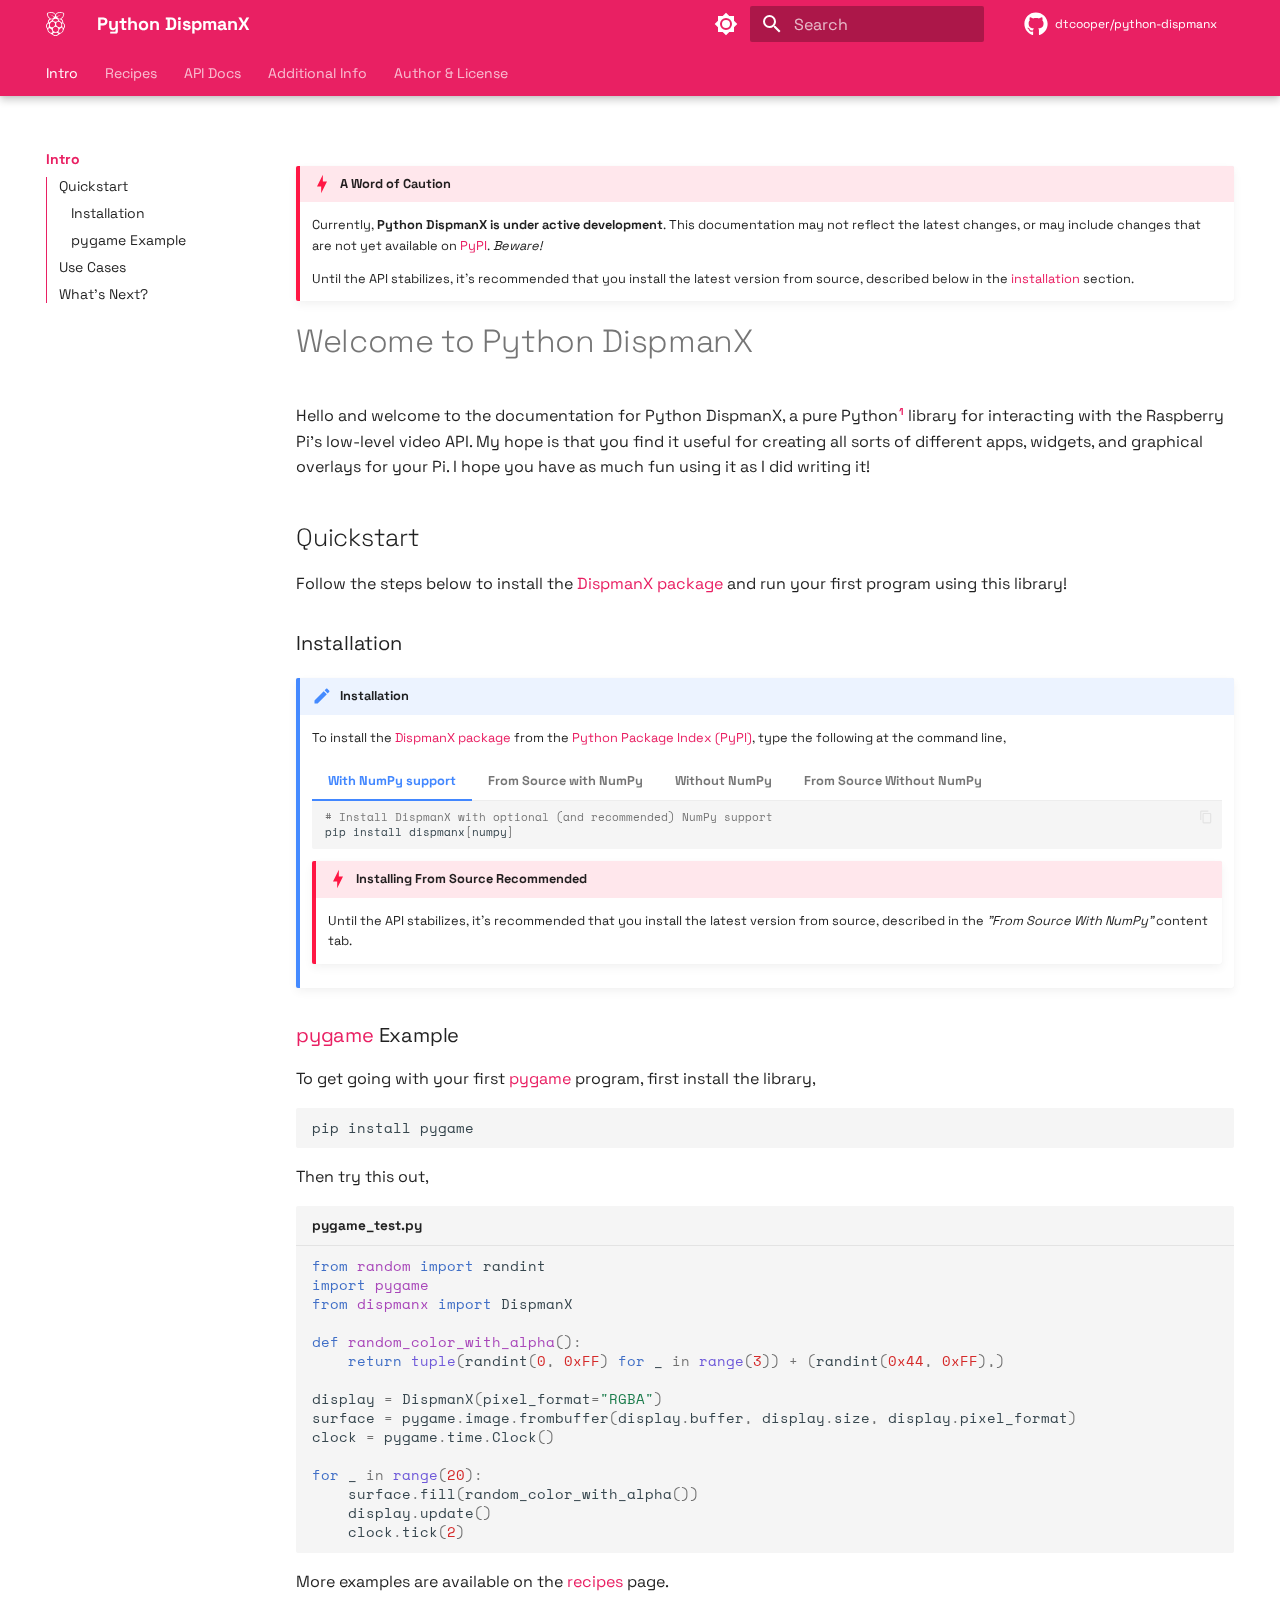
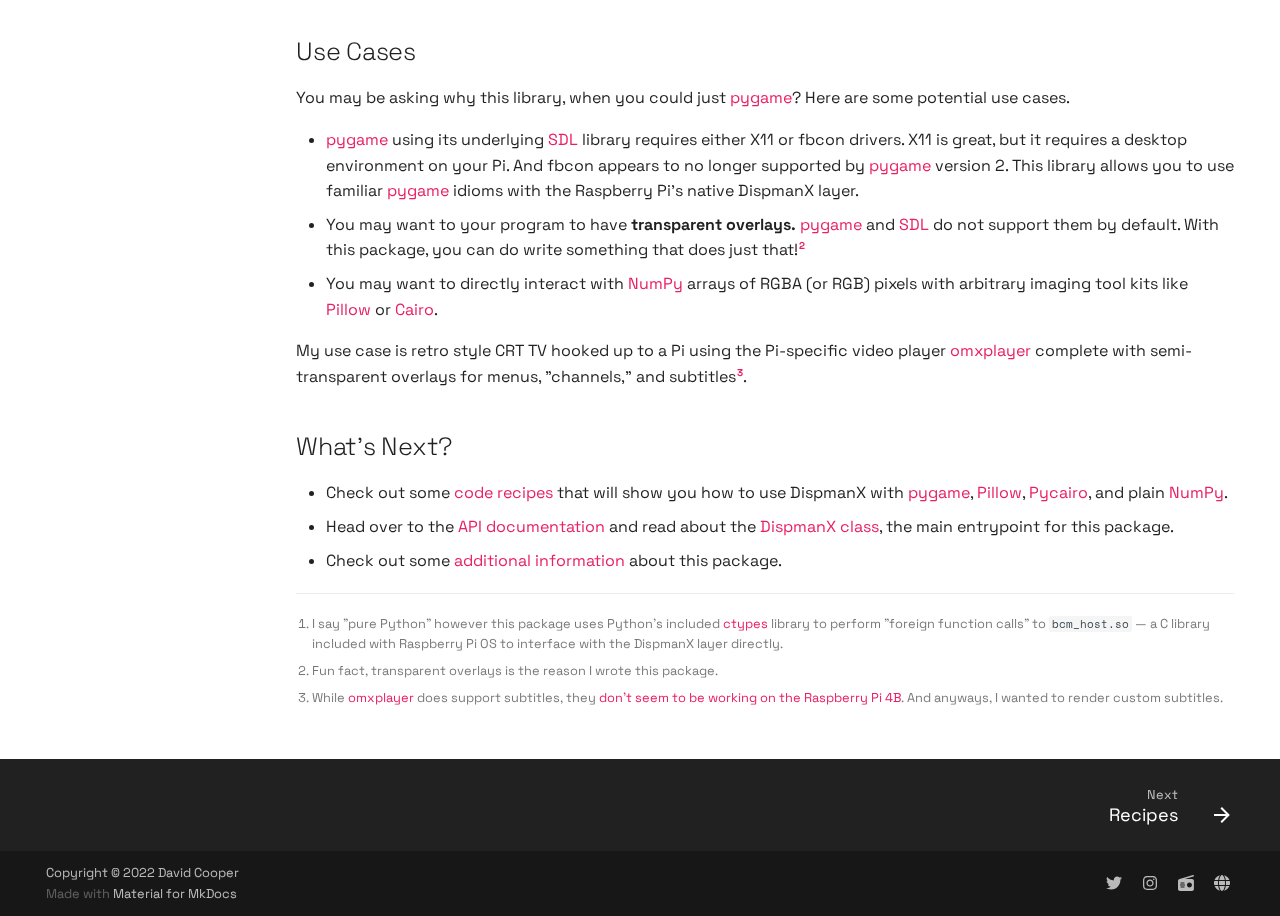
==== index.html @ b6b2d377 "Deployed 117a3b4 with MkDocs version: 1.3.1" ====
<!doctype html>
<html lang="en" class="no-js">
  <head>
    
      <meta charset="utf-8">
      <meta name="viewport" content="width=device-width,initial-scale=1">
      
      
      
        <link rel="canonical" href="https://dtcooper.github.io/python-dispmanx/">
      
      <link rel="icon" href="assets/favicon.svg">
      <meta name="generator" content="mkdocs-1.3.1, mkdocs-material-8.3.9">
    
    
      
        <title>Intro - Python DispmanX</title>
      
    
    
      <link rel="stylesheet" href="assets/stylesheets/main.1d29e8d0.min.css">
      
        
        <link rel="stylesheet" href="assets/stylesheets/palette.cbb835fc.min.css">
        
      
      
    
    
    
      
        
        
        <link rel="preconnect" href="https://fonts.gstatic.com" crossorigin>
        <link rel="stylesheet" href="https://fonts.googleapis.com/css?family=Space+Grotesk:300,300i,400,400i,700,700i%7CSpace+Mono:400,400i,700,700i&display=fallback">
        <style>:root{--md-text-font:"Space Grotesk";--md-code-font:"Space Mono"}</style>
      
    
    
      <link rel="stylesheet" href="assets/_mkdocstrings.css">
    
      <link rel="stylesheet" href="assets/extra.css">
    
    <script>__md_scope=new URL(".",location),__md_get=(e,_=localStorage,t=__md_scope)=>JSON.parse(_.getItem(t.pathname+"."+e)),__md_set=(e,_,t=localStorage,a=__md_scope)=>{try{t.setItem(a.pathname+"."+e,JSON.stringify(_))}catch(e){}}</script>
    
      

    
    
  </head>
  
  
    
    
      
    
    
    
    
    <body dir="ltr" data-md-color-scheme="default" data-md-color-primary="pink" data-md-color-accent="blue">
  
    
    
      <script>var palette=__md_get("__palette");if(palette&&"object"==typeof palette.color)for(var key of Object.keys(palette.color))document.body.setAttribute("data-md-color-"+key,palette.color[key])</script>
    
    <input class="md-toggle" data-md-toggle="drawer" type="checkbox" id="__drawer" autocomplete="off">
    <input class="md-toggle" data-md-toggle="search" type="checkbox" id="__search" autocomplete="off">
    <label class="md-overlay" for="__drawer"></label>
    <div data-md-component="skip">
      
        
        <a href="#welcome-to-python-dispmanx" class="md-skip">
          Skip to content
        </a>
      
    </div>
    <div data-md-component="announce">
      
    </div>
    
    
      

  

<header class="md-header md-header--lifted" data-md-component="header">
  <nav class="md-header__inner md-grid" aria-label="Header">
    <a href="." title="Python DispmanX" class="md-header__button md-logo" aria-label="Python DispmanX" data-md-component="logo">
      
  
  <svg xmlns="http://www.w3.org/2000/svg" viewBox="0 0 407 512"><!--! Font Awesome Free 6.1.1 by @fontawesome - https://fontawesome.com License - https://fontawesome.com/license/free (Icons: CC BY 4.0, Fonts: SIL OFL 1.1, Code: MIT License) Copyright 2022 Fonticons, Inc.--><path d="m372 232.5-3.7-6.5c.1-46.4-21.4-65.3-46.5-79.7 7.6-2 15.4-3.6 17.6-13.2 13.1-3.3 15.8-9.4 17.1-15.8 3.4-2.3 14.8-8.7 13.6-19.7 6.4-4.4 10-10.1 8.1-18.1 6.9-7.5 8.7-13.7 5.8-19.4 8.3-10.3 4.6-15.6 1.1-20.9 6.2-11.2.7-23.2-16.6-21.2-6.9-10.1-21.9-7.8-24.2-7.8-2.6-3.2-6-6-16.5-4.7-6.8-6.1-14.4-5-22.3-2.1-9.3-7.3-15.5-1.4-22.6.8C271.6.6 269 5.5 263.5 7.6c-12.3-2.6-16.1 3-22 8.9l-6.9-.1c-18.6 10.8-27.8 32.8-31.1 44.1-3.3-11.3-12.5-33.3-31.1-44.1l-6.9.1c-5.9-5.9-9.7-11.5-22-8.9-5.6-2-8.1-7-19.4-3.4-4.6-1.4-8.9-4.4-13.9-4.3-2.6.1-5.5 1-8.7 3.5-7.9-3-15.5-4-22.3 2.1-10.5-1.3-14 1.4-16.5 4.7-2.3 0-17.3-2.3-24.2 7.8C21.2 16 15.8 28 22 39.2c-3.5 5.4-7.2 10.7 1.1 20.9-2.9 5.7-1.1 11.9 5.8 19.4-1.8 8 1.8 13.7 8.1 18.1-1.2 11 10.2 17.4 13.6 19.7 1.3 6.4 4 12.4 17.1 15.8 2.2 9.5 10 11.2 17.6 13.2-25.1 14.4-46.6 33.3-46.5 79.7l-3.7 6.5c-28.8 17.2-54.7 72.7-14.2 117.7 2.6 14.1 7.1 24.2 11 35.4 5.9 45.2 44.5 66.3 54.6 68.8 14.9 11.2 30.8 21.8 52.2 29.2C159 504.2 181 512 203 512h1c22.1 0 44-7.8 64.2-28.4 21.5-7.4 37.3-18 52.2-29.2 10.2-2.5 48.7-23.6 54.6-68.8 3.9-11.2 8.4-21.3 11-35.4 40.6-45.1 14.7-100.5-14-117.7zm-22.2-8c-1.5 18.7-98.9-65.1-82.1-67.9 45.7-7.5 83.6 19.2 82.1 67.9zm-43 93.1c-24.5 15.8-59.8 5.6-78.8-22.8s-14.6-64.2 9.9-80c24.5-15.8 59.8-5.6 78.8 22.8s14.6 64.2-9.9 80zM238.9 29.3c.8 4.2 1.8 6.8 2.9 7.6 5.4-5.8 9.8-11.7 16.8-17.3 0 3.3-1.7 6.8 2.5 9.4 3.7-5 8.8-9.5 15.5-13.3-3.2 5.6-.6 7.3 1.2 9.6 5.1-4.4 10-8.8 19.4-12.3-2.6 3.1-6.2 6.2-2.4 9.8 5.3-3.3 10.6-6.6 23.1-8.9-2.8 3.1-8.7 6.3-5.1 9.4 6.6-2.5 14-4.4 22.1-5.4-3.9 3.2-7.1 6.3-3.9 8.8 7.1-2.2 16.9-5.1 26.4-2.6l-6 6.1c-.7.8 14.1.6 23.9.8-3.6 5-7.2 9.7-9.3 18.2 1 1 5.8.4 10.4 0-4.7 9.9-12.8 12.3-14.7 16.6 2.9 2.2 6.8 1.6 11.2.1-3.4 6.9-10.4 11.7-16 17.3 1.4 1 3.9 1.6 9.7.9-5.2 5.5-11.4 10.5-18.8 15 1.3 1.5 5.8 1.5 10 1.6-6.7 6.5-15.3 9.9-23.4 14.2 4 2.7 6.9 2.1 10 2.1-5.7 4.7-15.4 7.1-24.4 10 1.7 2.7 3.4 3.4 7.1 4.1-9.5 5.3-23.2 2.9-27 5.6.9 2.7 3.6 4.4 6.7 5.8-15.4.9-57.3-.6-65.4-32.3 15.7-17.3 44.4-37.5 93.7-62.6-38.4 12.8-73 30-102 53.5-34.3-15.9-10.8-55.9 5.8-71.8zm-34.4 114.6c24.2-.3 54.1 17.8 54 34.7-.1 15-21 27.1-53.8 26.9-32.1-.4-53.7-15.2-53.6-29.8 0-11.9 26.2-32.5 53.4-31.8zm-123-12.8c3.7-.7 5.4-1.5 7.1-4.1-9-2.8-18.7-5.3-24.4-10 3.1 0 6 .7 10-2.1-8.1-4.3-16.7-7.7-23.4-14.2 4.2-.1 8.7 0 10-1.6-7.4-4.5-13.6-9.5-18.8-15 5.8.7 8.3.1 9.7-.9-5.6-5.6-12.7-10.4-16-17.3 4.3 1.5 8.3 2 11.2-.1-1.9-4.2-10-6.7-14.7-16.6 4.6.4 9.4 1 10.4 0-2.1-8.5-5.8-13.3-9.3-18.2 9.8-.1 24.6 0 23.9-.8l-6-6.1c9.5-2.5 19.3.4 26.4 2.6 3.2-2.5-.1-5.6-3.9-8.8 8.1 1.1 15.4 2.9 22.1 5.4 3.5-3.1-2.3-6.3-5.1-9.4 12.5 2.3 17.8 5.6 23.1 8.9 3.8-3.6.2-6.7-2.4-9.8 9.4 3.4 14.3 7.9 19.4 12.3 1.7-2.3 4.4-4 1.2-9.6 6.7 3.8 11.8 8.3 15.5 13.3 4.1-2.6 2.5-6.2 2.5-9.4 7 5.6 11.4 11.5 16.8 17.3 1.1-.8 2-3.4 2.9-7.6 16.6 15.9 40.1 55.9 6 71.8-29-23.5-63.6-40.7-102-53.5 49.3 25 78 45.3 93.7 62.6-8 31.8-50 33.2-65.4 32.3 3.1-1.4 5.8-3.2 6.7-5.8-4-2.8-17.6-.4-27.2-5.6zm60.1 24.1c16.8 2.8-80.6 86.5-82.1 67.9-1.5-48.7 36.5-75.5 82.1-67.9zM38.2 342c-23.7-18.8-31.3-73.7 12.6-98.3 26.5-7 9 107.8-12.6 98.3zm91 98.2c-13.3 7.9-45.8 4.7-68.8-27.9-15.5-27.4-13.5-55.2-2.6-63.4 16.3-9.8 41.5 3.4 60.9 25.6 16.9 20 24.6 55.3 10.5 65.7zm-26.4-119.7c-24.5-15.8-28.9-51.6-9.9-80s54.3-38.6 78.8-22.8 28.9 51.6 9.9 80c-19.1 28.4-54.4 38.6-78.8 22.8zM205 496c-29.4 1.2-58.2-23.7-57.8-32.3-.4-12.7 35.8-22.6 59.3-22 23.7-1 55.6 7.5 55.7 18.9.5 11-28.8 35.9-57.2 35.4zm58.9-124.9c.2 29.7-26.2 53.8-58.8 54-32.6.2-59.2-23.8-59.4-53.4v-.6c-.2-29.7 26.2-53.8 58.8-54 32.6-.2 59.2 23.8 59.4 53.4v.6zm82.2 42.7c-25.3 34.6-59.6 35.9-72.3 26.3-13.3-12.4-3.2-50.9 15.1-72 20.9-23.3 43.3-38.5 58.9-26.6 10.5 10.3 16.7 49.1-1.7 72.3zm22.9-73.2c-21.5 9.4-39-105.3-12.6-98.3 43.9 24.7 36.3 79.6 12.6 98.3z"/></svg>

    </a>
    <label class="md-header__button md-icon" for="__drawer">
      <svg xmlns="http://www.w3.org/2000/svg" viewBox="0 0 24 24"><path d="M3 6h18v2H3V6m0 5h18v2H3v-2m0 5h18v2H3v-2Z"/></svg>
    </label>
    <div class="md-header__title" data-md-component="header-title">
      <div class="md-header__ellipsis">
        <div class="md-header__topic">
          <span class="md-ellipsis">
            Python DispmanX
          </span>
        </div>
        <div class="md-header__topic" data-md-component="header-topic">
          <span class="md-ellipsis">
            
              Intro
            
          </span>
        </div>
      </div>
    </div>
    
      <form class="md-header__option" data-md-component="palette">
        
          
          
          <input class="md-option" data-md-color-media="(prefers-color-scheme: light)" data-md-color-scheme="default" data-md-color-primary="pink" data-md-color-accent="blue"  aria-label="Switch to dark mode"  type="radio" name="__palette" id="__palette_1">
          
            <label class="md-header__button md-icon" title="Switch to dark mode" for="__palette_2" hidden>
              <svg xmlns="http://www.w3.org/2000/svg" viewBox="0 0 24 24"><path d="M12 8a4 4 0 0 0-4 4 4 4 0 0 0 4 4 4 4 0 0 0 4-4 4 4 0 0 0-4-4m0 10a6 6 0 0 1-6-6 6 6 0 0 1 6-6 6 6 0 0 1 6 6 6 6 0 0 1-6 6m8-9.31V4h-4.69L12 .69 8.69 4H4v4.69L.69 12 4 15.31V20h4.69L12 23.31 15.31 20H20v-4.69L23.31 12 20 8.69Z"/></svg>
            </label>
          
        
          
          
          <input class="md-option" data-md-color-media="(prefers-color-scheme: dark)" data-md-color-scheme="slate" data-md-color-primary="pink" data-md-color-accent="light-blue"  aria-label="Switch to light mode"  type="radio" name="__palette" id="__palette_2">
          
            <label class="md-header__button md-icon" title="Switch to light mode" for="__palette_1" hidden>
              <svg xmlns="http://www.w3.org/2000/svg" viewBox="0 0 24 24"><path d="m17.75 4.09-2.53 1.94.91 3.06-2.63-1.81-2.63 1.81.91-3.06-2.53-1.94L12.44 4l1.06-3 1.06 3 3.19.09m3.5 6.91-1.64 1.25.59 1.98-1.7-1.17-1.7 1.17.59-1.98L15.75 11l2.06-.05L18.5 9l.69 1.95 2.06.05m-2.28 4.95c.83-.08 1.72 1.1 1.19 1.85-.32.45-.66.87-1.08 1.27C15.17 23 8.84 23 4.94 19.07c-3.91-3.9-3.91-10.24 0-14.14.4-.4.82-.76 1.27-1.08.75-.53 1.93.36 1.85 1.19-.27 2.86.69 5.83 2.89 8.02a9.96 9.96 0 0 0 8.02 2.89m-1.64 2.02a12.08 12.08 0 0 1-7.8-3.47c-2.17-2.19-3.33-5-3.49-7.82-2.81 3.14-2.7 7.96.31 10.98 3.02 3.01 7.84 3.12 10.98.31Z"/></svg>
            </label>
          
        
      </form>
    
    
    
      <label class="md-header__button md-icon" for="__search">
        <svg xmlns="http://www.w3.org/2000/svg" viewBox="0 0 24 24"><path d="M9.5 3A6.5 6.5 0 0 1 16 9.5c0 1.61-.59 3.09-1.56 4.23l.27.27h.79l5 5-1.5 1.5-5-5v-.79l-.27-.27A6.516 6.516 0 0 1 9.5 16 6.5 6.5 0 0 1 3 9.5 6.5 6.5 0 0 1 9.5 3m0 2C7 5 5 7 5 9.5S7 14 9.5 14 14 12 14 9.5 12 5 9.5 5Z"/></svg>
      </label>
      <div class="md-search" data-md-component="search" role="dialog">
  <label class="md-search__overlay" for="__search"></label>
  <div class="md-search__inner" role="search">
    <form class="md-search__form" name="search">
      <input type="text" class="md-search__input" name="query" aria-label="Search" placeholder="Search" autocapitalize="off" autocorrect="off" autocomplete="off" spellcheck="false" data-md-component="search-query" required>
      <label class="md-search__icon md-icon" for="__search">
        <svg xmlns="http://www.w3.org/2000/svg" viewBox="0 0 24 24"><path d="M9.5 3A6.5 6.5 0 0 1 16 9.5c0 1.61-.59 3.09-1.56 4.23l.27.27h.79l5 5-1.5 1.5-5-5v-.79l-.27-.27A6.516 6.516 0 0 1 9.5 16 6.5 6.5 0 0 1 3 9.5 6.5 6.5 0 0 1 9.5 3m0 2C7 5 5 7 5 9.5S7 14 9.5 14 14 12 14 9.5 12 5 9.5 5Z"/></svg>
        <svg xmlns="http://www.w3.org/2000/svg" viewBox="0 0 24 24"><path d="M20 11v2H8l5.5 5.5-1.42 1.42L4.16 12l7.92-7.92L13.5 5.5 8 11h12Z"/></svg>
      </label>
      <nav class="md-search__options" aria-label="Search">
        
        <button type="reset" class="md-search__icon md-icon" aria-label="Clear" tabindex="-1">
          <svg xmlns="http://www.w3.org/2000/svg" viewBox="0 0 24 24"><path d="M19 6.41 17.59 5 12 10.59 6.41 5 5 6.41 10.59 12 5 17.59 6.41 19 12 13.41 17.59 19 19 17.59 13.41 12 19 6.41Z"/></svg>
        </button>
      </nav>
      
        <div class="md-search__suggest" data-md-component="search-suggest"></div>
      
    </form>
    <div class="md-search__output">
      <div class="md-search__scrollwrap" data-md-scrollfix>
        <div class="md-search-result" data-md-component="search-result">
          <div class="md-search-result__meta">
            Initializing search
          </div>
          <ol class="md-search-result__list"></ol>
        </div>
      </div>
    </div>
  </div>
</div>
    
    
      <div class="md-header__source">
        <a href="https://github.com/dtcooper/python-dispmanx" title="Go to repository" class="md-source" data-md-component="source">
  <div class="md-source__icon md-icon">
    
    <svg xmlns="http://www.w3.org/2000/svg" viewBox="0 0 496 512"><!--! Font Awesome Free 6.1.1 by @fontawesome - https://fontawesome.com License - https://fontawesome.com/license/free (Icons: CC BY 4.0, Fonts: SIL OFL 1.1, Code: MIT License) Copyright 2022 Fonticons, Inc.--><path d="M165.9 397.4c0 2-2.3 3.6-5.2 3.6-3.3.3-5.6-1.3-5.6-3.6 0-2 2.3-3.6 5.2-3.6 3-.3 5.6 1.3 5.6 3.6zm-31.1-4.5c-.7 2 1.3 4.3 4.3 4.9 2.6 1 5.6 0 6.2-2s-1.3-4.3-4.3-5.2c-2.6-.7-5.5.3-6.2 2.3zm44.2-1.7c-2.9.7-4.9 2.6-4.6 4.9.3 2 2.9 3.3 5.9 2.6 2.9-.7 4.9-2.6 4.6-4.6-.3-1.9-3-3.2-5.9-2.9zM244.8 8C106.1 8 0 113.3 0 252c0 110.9 69.8 205.8 169.5 239.2 12.8 2.3 17.3-5.6 17.3-12.1 0-6.2-.3-40.4-.3-61.4 0 0-70 15-84.7-29.8 0 0-11.4-29.1-27.8-36.6 0 0-22.9-15.7 1.6-15.4 0 0 24.9 2 38.6 25.8 21.9 38.6 58.6 27.5 72.9 20.9 2.3-16 8.8-27.1 16-33.7-55.9-6.2-112.3-14.3-112.3-110.5 0-27.5 7.6-41.3 23.6-58.9-2.6-6.5-11.1-33.3 2.6-67.9 20.9-6.5 69 27 69 27 20-5.6 41.5-8.5 62.8-8.5s42.8 2.9 62.8 8.5c0 0 48.1-33.6 69-27 13.7 34.7 5.2 61.4 2.6 67.9 16 17.7 25.8 31.5 25.8 58.9 0 96.5-58.9 104.2-114.8 110.5 9.2 7.9 17 22.9 17 46.4 0 33.7-.3 75.4-.3 83.6 0 6.5 4.6 14.4 17.3 12.1C428.2 457.8 496 362.9 496 252 496 113.3 383.5 8 244.8 8zM97.2 352.9c-1.3 1-1 3.3.7 5.2 1.6 1.6 3.9 2.3 5.2 1 1.3-1 1-3.3-.7-5.2-1.6-1.6-3.9-2.3-5.2-1zm-10.8-8.1c-.7 1.3.3 2.9 2.3 3.9 1.6 1 3.6.7 4.3-.7.7-1.3-.3-2.9-2.3-3.9-2-.6-3.6-.3-4.3.7zm32.4 35.6c-1.6 1.3-1 4.3 1.3 6.2 2.3 2.3 5.2 2.6 6.5 1 1.3-1.3.7-4.3-1.3-6.2-2.2-2.3-5.2-2.6-6.5-1zm-11.4-14.7c-1.6 1-1.6 3.6 0 5.9 1.6 2.3 4.3 3.3 5.6 2.3 1.6-1.3 1.6-3.9 0-6.2-1.4-2.3-4-3.3-5.6-2z"/></svg>
  </div>
  <div class="md-source__repository">
    dtcooper/python-dispmanx
  </div>
</a>
      </div>
    
  </nav>
  
    
      
<nav class="md-tabs" aria-label="Tabs" data-md-component="tabs">
  <div class="md-tabs__inner md-grid">
    <ul class="md-tabs__list">
      
        
  
  
    
  


  <li class="md-tabs__item">
    <a href="." class="md-tabs__link md-tabs__link--active">
      Intro
    </a>
  </li>

      
        
  
  


  <li class="md-tabs__item">
    <a href="recipes/" class="md-tabs__link">
      Recipes
    </a>
  </li>

      
        
  
  


  <li class="md-tabs__item">
    <a href="api/" class="md-tabs__link">
      API Docs
    </a>
  </li>

      
        
  
  


  <li class="md-tabs__item">
    <a href="info/" class="md-tabs__link">
      Additional Info
    </a>
  </li>

      
        
  
  


  <li class="md-tabs__item">
    <a href="license/" class="md-tabs__link">
      Author & License
    </a>
  </li>

      
    </ul>
  </div>
</nav>
    
  
</header>
    
    <div class="md-container" data-md-component="container">
      
      
        
      
      <main class="md-main" data-md-component="main">
        <div class="md-main__inner md-grid">
          
            
              
              <div class="md-sidebar md-sidebar--primary" data-md-component="sidebar" data-md-type="navigation" >
                <div class="md-sidebar__scrollwrap">
                  <div class="md-sidebar__inner">
                    

  


  

<nav class="md-nav md-nav--primary md-nav--lifted md-nav--integrated" aria-label="Navigation" data-md-level="0">
  <label class="md-nav__title" for="__drawer">
    <a href="." title="Python DispmanX" class="md-nav__button md-logo" aria-label="Python DispmanX" data-md-component="logo">
      
  
  <svg xmlns="http://www.w3.org/2000/svg" viewBox="0 0 407 512"><!--! Font Awesome Free 6.1.1 by @fontawesome - https://fontawesome.com License - https://fontawesome.com/license/free (Icons: CC BY 4.0, Fonts: SIL OFL 1.1, Code: MIT License) Copyright 2022 Fonticons, Inc.--><path d="m372 232.5-3.7-6.5c.1-46.4-21.4-65.3-46.5-79.7 7.6-2 15.4-3.6 17.6-13.2 13.1-3.3 15.8-9.4 17.1-15.8 3.4-2.3 14.8-8.7 13.6-19.7 6.4-4.4 10-10.1 8.1-18.1 6.9-7.5 8.7-13.7 5.8-19.4 8.3-10.3 4.6-15.6 1.1-20.9 6.2-11.2.7-23.2-16.6-21.2-6.9-10.1-21.9-7.8-24.2-7.8-2.6-3.2-6-6-16.5-4.7-6.8-6.1-14.4-5-22.3-2.1-9.3-7.3-15.5-1.4-22.6.8C271.6.6 269 5.5 263.5 7.6c-12.3-2.6-16.1 3-22 8.9l-6.9-.1c-18.6 10.8-27.8 32.8-31.1 44.1-3.3-11.3-12.5-33.3-31.1-44.1l-6.9.1c-5.9-5.9-9.7-11.5-22-8.9-5.6-2-8.1-7-19.4-3.4-4.6-1.4-8.9-4.4-13.9-4.3-2.6.1-5.5 1-8.7 3.5-7.9-3-15.5-4-22.3 2.1-10.5-1.3-14 1.4-16.5 4.7-2.3 0-17.3-2.3-24.2 7.8C21.2 16 15.8 28 22 39.2c-3.5 5.4-7.2 10.7 1.1 20.9-2.9 5.7-1.1 11.9 5.8 19.4-1.8 8 1.8 13.7 8.1 18.1-1.2 11 10.2 17.4 13.6 19.7 1.3 6.4 4 12.4 17.1 15.8 2.2 9.5 10 11.2 17.6 13.2-25.1 14.4-46.6 33.3-46.5 79.7l-3.7 6.5c-28.8 17.2-54.7 72.7-14.2 117.7 2.6 14.1 7.1 24.2 11 35.4 5.9 45.2 44.5 66.3 54.6 68.8 14.9 11.2 30.8 21.8 52.2 29.2C159 504.2 181 512 203 512h1c22.1 0 44-7.8 64.2-28.4 21.5-7.4 37.3-18 52.2-29.2 10.2-2.5 48.7-23.6 54.6-68.8 3.9-11.2 8.4-21.3 11-35.4 40.6-45.1 14.7-100.5-14-117.7zm-22.2-8c-1.5 18.7-98.9-65.1-82.1-67.9 45.7-7.5 83.6 19.2 82.1 67.9zm-43 93.1c-24.5 15.8-59.8 5.6-78.8-22.8s-14.6-64.2 9.9-80c24.5-15.8 59.8-5.6 78.8 22.8s14.6 64.2-9.9 80zM238.9 29.3c.8 4.2 1.8 6.8 2.9 7.6 5.4-5.8 9.8-11.7 16.8-17.3 0 3.3-1.7 6.8 2.5 9.4 3.7-5 8.8-9.5 15.5-13.3-3.2 5.6-.6 7.3 1.2 9.6 5.1-4.4 10-8.8 19.4-12.3-2.6 3.1-6.2 6.2-2.4 9.8 5.3-3.3 10.6-6.6 23.1-8.9-2.8 3.1-8.7 6.3-5.1 9.4 6.6-2.5 14-4.4 22.1-5.4-3.9 3.2-7.1 6.3-3.9 8.8 7.1-2.2 16.9-5.1 26.4-2.6l-6 6.1c-.7.8 14.1.6 23.9.8-3.6 5-7.2 9.7-9.3 18.2 1 1 5.8.4 10.4 0-4.7 9.9-12.8 12.3-14.7 16.6 2.9 2.2 6.8 1.6 11.2.1-3.4 6.9-10.4 11.7-16 17.3 1.4 1 3.9 1.6 9.7.9-5.2 5.5-11.4 10.5-18.8 15 1.3 1.5 5.8 1.5 10 1.6-6.7 6.5-15.3 9.9-23.4 14.2 4 2.7 6.9 2.1 10 2.1-5.7 4.7-15.4 7.1-24.4 10 1.7 2.7 3.4 3.4 7.1 4.1-9.5 5.3-23.2 2.9-27 5.6.9 2.7 3.6 4.4 6.7 5.8-15.4.9-57.3-.6-65.4-32.3 15.7-17.3 44.4-37.5 93.7-62.6-38.4 12.8-73 30-102 53.5-34.3-15.9-10.8-55.9 5.8-71.8zm-34.4 114.6c24.2-.3 54.1 17.8 54 34.7-.1 15-21 27.1-53.8 26.9-32.1-.4-53.7-15.2-53.6-29.8 0-11.9 26.2-32.5 53.4-31.8zm-123-12.8c3.7-.7 5.4-1.5 7.1-4.1-9-2.8-18.7-5.3-24.4-10 3.1 0 6 .7 10-2.1-8.1-4.3-16.7-7.7-23.4-14.2 4.2-.1 8.7 0 10-1.6-7.4-4.5-13.6-9.5-18.8-15 5.8.7 8.3.1 9.7-.9-5.6-5.6-12.7-10.4-16-17.3 4.3 1.5 8.3 2 11.2-.1-1.9-4.2-10-6.7-14.7-16.6 4.6.4 9.4 1 10.4 0-2.1-8.5-5.8-13.3-9.3-18.2 9.8-.1 24.6 0 23.9-.8l-6-6.1c9.5-2.5 19.3.4 26.4 2.6 3.2-2.5-.1-5.6-3.9-8.8 8.1 1.1 15.4 2.9 22.1 5.4 3.5-3.1-2.3-6.3-5.1-9.4 12.5 2.3 17.8 5.6 23.1 8.9 3.8-3.6.2-6.7-2.4-9.8 9.4 3.4 14.3 7.9 19.4 12.3 1.7-2.3 4.4-4 1.2-9.6 6.7 3.8 11.8 8.3 15.5 13.3 4.1-2.6 2.5-6.2 2.5-9.4 7 5.6 11.4 11.5 16.8 17.3 1.1-.8 2-3.4 2.9-7.6 16.6 15.9 40.1 55.9 6 71.8-29-23.5-63.6-40.7-102-53.5 49.3 25 78 45.3 93.7 62.6-8 31.8-50 33.2-65.4 32.3 3.1-1.4 5.8-3.2 6.7-5.8-4-2.8-17.6-.4-27.2-5.6zm60.1 24.1c16.8 2.8-80.6 86.5-82.1 67.9-1.5-48.7 36.5-75.5 82.1-67.9zM38.2 342c-23.7-18.8-31.3-73.7 12.6-98.3 26.5-7 9 107.8-12.6 98.3zm91 98.2c-13.3 7.9-45.8 4.7-68.8-27.9-15.5-27.4-13.5-55.2-2.6-63.4 16.3-9.8 41.5 3.4 60.9 25.6 16.9 20 24.6 55.3 10.5 65.7zm-26.4-119.7c-24.5-15.8-28.9-51.6-9.9-80s54.3-38.6 78.8-22.8 28.9 51.6 9.9 80c-19.1 28.4-54.4 38.6-78.8 22.8zM205 496c-29.4 1.2-58.2-23.7-57.8-32.3-.4-12.7 35.8-22.6 59.3-22 23.7-1 55.6 7.5 55.7 18.9.5 11-28.8 35.9-57.2 35.4zm58.9-124.9c.2 29.7-26.2 53.8-58.8 54-32.6.2-59.2-23.8-59.4-53.4v-.6c-.2-29.7 26.2-53.8 58.8-54 32.6-.2 59.2 23.8 59.4 53.4v.6zm82.2 42.7c-25.3 34.6-59.6 35.9-72.3 26.3-13.3-12.4-3.2-50.9 15.1-72 20.9-23.3 43.3-38.5 58.9-26.6 10.5 10.3 16.7 49.1-1.7 72.3zm22.9-73.2c-21.5 9.4-39-105.3-12.6-98.3 43.9 24.7 36.3 79.6 12.6 98.3z"/></svg>

    </a>
    Python DispmanX
  </label>
  
    <div class="md-nav__source">
      <a href="https://github.com/dtcooper/python-dispmanx" title="Go to repository" class="md-source" data-md-component="source">
  <div class="md-source__icon md-icon">
    
    <svg xmlns="http://www.w3.org/2000/svg" viewBox="0 0 496 512"><!--! Font Awesome Free 6.1.1 by @fontawesome - https://fontawesome.com License - https://fontawesome.com/license/free (Icons: CC BY 4.0, Fonts: SIL OFL 1.1, Code: MIT License) Copyright 2022 Fonticons, Inc.--><path d="M165.9 397.4c0 2-2.3 3.6-5.2 3.6-3.3.3-5.6-1.3-5.6-3.6 0-2 2.3-3.6 5.2-3.6 3-.3 5.6 1.3 5.6 3.6zm-31.1-4.5c-.7 2 1.3 4.3 4.3 4.9 2.6 1 5.6 0 6.2-2s-1.3-4.3-4.3-5.2c-2.6-.7-5.5.3-6.2 2.3zm44.2-1.7c-2.9.7-4.9 2.6-4.6 4.9.3 2 2.9 3.3 5.9 2.6 2.9-.7 4.9-2.6 4.6-4.6-.3-1.9-3-3.2-5.9-2.9zM244.8 8C106.1 8 0 113.3 0 252c0 110.9 69.8 205.8 169.5 239.2 12.8 2.3 17.3-5.6 17.3-12.1 0-6.2-.3-40.4-.3-61.4 0 0-70 15-84.7-29.8 0 0-11.4-29.1-27.8-36.6 0 0-22.9-15.7 1.6-15.4 0 0 24.9 2 38.6 25.8 21.9 38.6 58.6 27.5 72.9 20.9 2.3-16 8.8-27.1 16-33.7-55.9-6.2-112.3-14.3-112.3-110.5 0-27.5 7.6-41.3 23.6-58.9-2.6-6.5-11.1-33.3 2.6-67.9 20.9-6.5 69 27 69 27 20-5.6 41.5-8.5 62.8-8.5s42.8 2.9 62.8 8.5c0 0 48.1-33.6 69-27 13.7 34.7 5.2 61.4 2.6 67.9 16 17.7 25.8 31.5 25.8 58.9 0 96.5-58.9 104.2-114.8 110.5 9.2 7.9 17 22.9 17 46.4 0 33.7-.3 75.4-.3 83.6 0 6.5 4.6 14.4 17.3 12.1C428.2 457.8 496 362.9 496 252 496 113.3 383.5 8 244.8 8zM97.2 352.9c-1.3 1-1 3.3.7 5.2 1.6 1.6 3.9 2.3 5.2 1 1.3-1 1-3.3-.7-5.2-1.6-1.6-3.9-2.3-5.2-1zm-10.8-8.1c-.7 1.3.3 2.9 2.3 3.9 1.6 1 3.6.7 4.3-.7.7-1.3-.3-2.9-2.3-3.9-2-.6-3.6-.3-4.3.7zm32.4 35.6c-1.6 1.3-1 4.3 1.3 6.2 2.3 2.3 5.2 2.6 6.5 1 1.3-1.3.7-4.3-1.3-6.2-2.2-2.3-5.2-2.6-6.5-1zm-11.4-14.7c-1.6 1-1.6 3.6 0 5.9 1.6 2.3 4.3 3.3 5.6 2.3 1.6-1.3 1.6-3.9 0-6.2-1.4-2.3-4-3.3-5.6-2z"/></svg>
  </div>
  <div class="md-source__repository">
    dtcooper/python-dispmanx
  </div>
</a>
    </div>
  
  <ul class="md-nav__list" data-md-scrollfix>
    
      
      
      

  
  
    
  
  
    <li class="md-nav__item md-nav__item--active">
      
      <input class="md-nav__toggle md-toggle" data-md-toggle="toc" type="checkbox" id="__toc">
      
      
        
      
      
        <label class="md-nav__link md-nav__link--active" for="__toc">
          Intro
          <span class="md-nav__icon md-icon"></span>
        </label>
      
      <a href="." class="md-nav__link md-nav__link--active">
        Intro
      </a>
      
        

<nav class="md-nav md-nav--secondary" aria-label="Table of contents">
  
  
  
    
  
  
    <label class="md-nav__title" for="__toc">
      <span class="md-nav__icon md-icon"></span>
      Table of contents
    </label>
    <ul class="md-nav__list" data-md-component="toc" data-md-scrollfix>
      
        <li class="md-nav__item">
  <a href="#quickstart" class="md-nav__link">
    Quickstart
  </a>
  
    <nav class="md-nav" aria-label="Quickstart">
      <ul class="md-nav__list">
        
          <li class="md-nav__item">
  <a href="#installation" class="md-nav__link">
    Installation
  </a>
  
</li>
        
          <li class="md-nav__item">
  <a href="#pygame-example" class="md-nav__link">
    pygame Example
  </a>
  
</li>
        
      </ul>
    </nav>
  
</li>
      
        <li class="md-nav__item">
  <a href="#use-cases" class="md-nav__link">
    Use Cases
  </a>
  
</li>
      
        <li class="md-nav__item">
  <a href="#whats-next" class="md-nav__link">
    What's Next?
  </a>
  
</li>
      
    </ul>
  
</nav>
      
    </li>
  

    
      
      
      

  
  
  
    <li class="md-nav__item">
      <a href="recipes/" class="md-nav__link">
        Recipes
      </a>
    </li>
  

    
      
      
      

  
  
  
    <li class="md-nav__item">
      <a href="api/" class="md-nav__link">
        API Docs
      </a>
    </li>
  

    
      
      
      

  
  
  
    <li class="md-nav__item">
      <a href="info/" class="md-nav__link">
        Additional Info
      </a>
    </li>
  

    
      
      
      

  
  
  
    <li class="md-nav__item">
      <a href="license/" class="md-nav__link">
        Author & License
      </a>
    </li>
  

    
  </ul>
</nav>
                  </div>
                </div>
              </div>
            
            
          
          <div class="md-content" data-md-component="content">
            <article class="md-content__inner md-typeset">
              
                


<div class="admonition danger">
<p class="admonition-title">A Word of Caution</p>
<p>Currently, <strong>Python DispmanX is under active development</strong>. This
documentation may not reflect the latest changes, or may include changes
that are not yet available on <a href="https://pypi.org/">PyPI</a>. <em>Beware!</em></p>
<p>Until the API stabilizes, it's recommended that you install the latest
version from source, described below in the <a class="autorefs autorefs-internal" href="#installation">installation</a>
section.</p>
</div>
<h1 id="welcome-to-python-dispmanx">Welcome to Python DispmanX<a class="headerlink" href="#welcome-to-python-dispmanx" title="Permanent link">←</a></h1>
<p>Hello and welcome to the documentation for Python DispmanX, a pure Python<sup id="fnref:1"><a class="footnote-ref" href="#fn:1">1</a></sup>
library for interacting with the Raspberry Pi's low-level video API. My hope is
that you find it useful for creating all sorts of different apps, widgets, and
graphical overlays for your Pi. I hope you have as much fun using it as I did
writing it!</p>
<h2 id="quickstart">Quickstart<a class="headerlink" href="#quickstart" title="Permanent link">←</a></h2>
<p>Follow the steps below to install the <a href="https://pypi.org/project/dispmanx/">DispmanX package</a> and run
your first program using this library!</p>
<h3 id="installation">Installation<a class="headerlink" href="#installation" title="Permanent link">←</a></h3>
<div class="admonition note">
<p class="admonition-title">Installation</p>
<p>To install the <a href="https://pypi.org/project/dispmanx/">DispmanX package</a> from the
<a href="https://pypi.org/">Python Package Index (PyPI)</a>, type the following at the command line,</p>
<div class="tabbed-set tabbed-alternate" data-tabs="1:4"><input checked="checked" id="__tabbed_1_1" name="__tabbed_1" type="radio" /><input id="__tabbed_1_2" name="__tabbed_1" type="radio" /><input id="__tabbed_1_3" name="__tabbed_1" type="radio" /><input id="__tabbed_1_4" name="__tabbed_1" type="radio" /><div class="tabbed-labels"><label for="__tabbed_1_1">With NumPy support</label><label for="__tabbed_1_2">From Source with NumPy</label><label for="__tabbed_1_3">Without NumPy</label><label for="__tabbed_1_4">From Source Without NumPy</label></div>
<div class="tabbed-content">
<div class="tabbed-block">
<div class="highlight"><pre><span></span><code><a id="__codelineno-0-1" name="__codelineno-0-1" href="#__codelineno-0-1"></a><span class="c1"># Install DispmanX with optional (and recommended) NumPy support</span>
<a id="__codelineno-0-2" name="__codelineno-0-2" href="#__codelineno-0-2"></a>pip install dispmanx<span class="o">[</span>numpy<span class="o">]</span>
</code></pre></div>
<div class="admonition danger">
<p class="admonition-title">Installing From Source Recommended</p>
<p>Until the API stabilizes, it's recommended that you install the
latest version from source, described in the <em>"From Source With
NumPy"</em> content tab.</p>
</div>
</div>
<div class="tabbed-block">
<div class="highlight"><pre><span></span><code><a id="__codelineno-1-1" name="__codelineno-1-1" href="#__codelineno-1-1"></a><span class="c1"># Or install directly from the latest developmental sources with NumPy support</span>
<a id="__codelineno-1-2" name="__codelineno-1-2" href="#__codelineno-1-2"></a>pip install git+https://github.com/dtcooper/python-dispmanx.git#egg<span class="o">=</span>dispmanx<span class="o">[</span>numpy<span class="o">]</span>
</code></pre></div>
</div>
<div class="tabbed-block">
<div class="highlight"><pre><span></span><code><a id="__codelineno-2-1" name="__codelineno-2-1" href="#__codelineno-2-1"></a><span class="c1"># Install DispmanX without NumPy</span>
<a id="__codelineno-2-2" name="__codelineno-2-2" href="#__codelineno-2-2"></a>pip install dispmanx
</code></pre></div>
</div>
<div class="tabbed-block">
<div class="highlight"><pre><span></span><code><a id="__codelineno-3-1" name="__codelineno-3-1" href="#__codelineno-3-1"></a><span class="c1"># Or install directly from the latest developmental sources without NumPy</span>
<a id="__codelineno-3-2" name="__codelineno-3-2" href="#__codelineno-3-2"></a>pip install git+https://github.com/dtcooper/python-dispmanx.git
</code></pre></div>
</div>
</div>
</div>
</div>
<h3 id="pygame-example"><a href="https://www.pygame.org/docs/">pygame</a> Example<a class="headerlink" href="#pygame-example" title="Permanent link">←</a></h3>
<p>To get going with your first <a href="https://www.pygame.org/docs/">pygame</a> program, first install the library,</p>
<div class="highlight"><pre><span></span><code><a id="__codelineno-4-1" name="__codelineno-4-1" href="#__codelineno-4-1"></a>pip install pygame
</code></pre></div>
<p>Then try this out,</p>
<div class="highlight"><span class="filename">pygame_test.py</span><pre><span></span><code><a id="__codelineno-5-1" name="__codelineno-5-1" href="#__codelineno-5-1"></a><span class="kn">from</span> <span class="nn">random</span> <span class="kn">import</span> <span class="n">randint</span>
<a id="__codelineno-5-2" name="__codelineno-5-2" href="#__codelineno-5-2"></a><span class="kn">import</span> <span class="nn">pygame</span>
<a id="__codelineno-5-3" name="__codelineno-5-3" href="#__codelineno-5-3"></a><span class="kn">from</span> <span class="nn">dispmanx</span> <span class="kn">import</span> <span class="n">DispmanX</span>
<a id="__codelineno-5-4" name="__codelineno-5-4" href="#__codelineno-5-4"></a>
<a id="__codelineno-5-5" name="__codelineno-5-5" href="#__codelineno-5-5"></a><span class="k">def</span> <span class="nf">random_color_with_alpha</span><span class="p">():</span>
<a id="__codelineno-5-6" name="__codelineno-5-6" href="#__codelineno-5-6"></a>    <span class="k">return</span> <span class="nb">tuple</span><span class="p">(</span><span class="n">randint</span><span class="p">(</span><span class="mi">0</span><span class="p">,</span> <span class="mh">0xFF</span><span class="p">)</span> <span class="k">for</span> <span class="n">_</span> <span class="ow">in</span> <span class="nb">range</span><span class="p">(</span><span class="mi">3</span><span class="p">))</span> <span class="o">+</span> <span class="p">(</span><span class="n">randint</span><span class="p">(</span><span class="mh">0x44</span><span class="p">,</span> <span class="mh">0xFF</span><span class="p">),)</span>
<a id="__codelineno-5-7" name="__codelineno-5-7" href="#__codelineno-5-7"></a>
<a id="__codelineno-5-8" name="__codelineno-5-8" href="#__codelineno-5-8"></a><span class="n">display</span> <span class="o">=</span> <span class="n">DispmanX</span><span class="p">(</span><span class="n">pixel_format</span><span class="o">=</span><span class="s2">&quot;RGBA&quot;</span><span class="p">)</span>
<a id="__codelineno-5-9" name="__codelineno-5-9" href="#__codelineno-5-9"></a><span class="n">surface</span> <span class="o">=</span> <span class="n">pygame</span><span class="o">.</span><span class="n">image</span><span class="o">.</span><span class="n">frombuffer</span><span class="p">(</span><span class="n">display</span><span class="o">.</span><span class="n">buffer</span><span class="p">,</span> <span class="n">display</span><span class="o">.</span><span class="n">size</span><span class="p">,</span> <span class="n">display</span><span class="o">.</span><span class="n">pixel_format</span><span class="p">)</span>
<a id="__codelineno-5-10" name="__codelineno-5-10" href="#__codelineno-5-10"></a><span class="n">clock</span> <span class="o">=</span> <span class="n">pygame</span><span class="o">.</span><span class="n">time</span><span class="o">.</span><span class="n">Clock</span><span class="p">()</span>
<a id="__codelineno-5-11" name="__codelineno-5-11" href="#__codelineno-5-11"></a>
<a id="__codelineno-5-12" name="__codelineno-5-12" href="#__codelineno-5-12"></a><span class="k">for</span> <span class="n">_</span> <span class="ow">in</span> <span class="nb">range</span><span class="p">(</span><span class="mi">20</span><span class="p">):</span>
<a id="__codelineno-5-13" name="__codelineno-5-13" href="#__codelineno-5-13"></a>    <span class="n">surface</span><span class="o">.</span><span class="n">fill</span><span class="p">(</span><span class="n">random_color_with_alpha</span><span class="p">())</span>
<a id="__codelineno-5-14" name="__codelineno-5-14" href="#__codelineno-5-14"></a>    <span class="n">display</span><span class="o">.</span><span class="n">update</span><span class="p">()</span>
<a id="__codelineno-5-15" name="__codelineno-5-15" href="#__codelineno-5-15"></a>    <span class="n">clock</span><span class="o">.</span><span class="n">tick</span><span class="p">(</span><span class="mi">2</span><span class="p">)</span>
</code></pre></div>
<p>More examples are available on the <a href="recipes/">recipes</a> page.</p>
<h2 id="use-cases">Use Cases<a class="headerlink" href="#use-cases" title="Permanent link">←</a></h2>
<p>You may be asking why this library, when you could just <a href="https://www.pygame.org/docs/">pygame</a>? Here are some
potential use cases.</p>
<ul>
<li><a href="https://www.pygame.org/docs/">pygame</a> using its underlying <a href="https://www.libsdl.org/">SDL</a> library requires either X11 or fbcon
    drivers. X11 is great, but it requires a desktop environment on your Pi. And
    fbcon appears to no longer supported by <a href="https://www.pygame.org/docs/">pygame</a> version 2. This library
    allows you to use familiar <a href="https://www.pygame.org/docs/">pygame</a> idioms with the Raspberry Pi's native
    DispmanX layer.</li>
<li>You may want to your program to have <strong>transparent overlays.</strong> <a href="https://www.pygame.org/docs/">pygame</a> and
    <a href="https://www.libsdl.org/">SDL</a> do not support them by default. With this package, you can do write
    something that does just that!<sup id="fnref:2"><a class="footnote-ref" href="#fn:2">2</a></sup></li>
<li>You may want to directly interact with <a class="autorefs autorefs-external" href="https://docs.scipy.org/doc/numpy/reference/index.html#module-numpy">NumPy</a> arrays of RGBA (or RGB)
    pixels with arbitrary imaging tool kits like <a href="https://pillow.readthedocs.io/">Pillow</a> or <a href="https://pycairo.readthedocs.io/">Cairo</a>.</li>
</ul>
<p>My use case is retro style CRT TV hooked up to a Pi using the Pi-specific video
player <a href="https://github.com/popcornmix/omxplayer">omxplayer</a> complete with semi-transparent overlays for
menus, "channels," and subtitles<sup id="fnref:3"><a class="footnote-ref" href="#fn:3">3</a></sup>.</p>
<h2 id="whats-next">What's Next?<a class="headerlink" href="#whats-next" title="Permanent link">←</a></h2>
<ul>
<li>Check out some <a href="recipes/">code recipes</a> that will show you how to use
    DispmanX with <a href="https://www.pygame.org/docs/">pygame</a>, <a href="https://pillow.readthedocs.io/">Pillow</a>, <a href="https://pycairo.readthedocs.io/">Pycairo</a>, and plain <a class="autorefs autorefs-external" href="https://docs.scipy.org/doc/numpy/reference/index.html#module-numpy">NumPy</a>.</li>
<li>Head over to the <a href="api/">API documentation</a> and read about the
    <a class="autorefs autorefs-internal" href="api/#dispmanx.DispmanX">DispmanX class</a>, the main entrypoint for this package.</li>
<li>Check out some <a href="info/">additional information</a> about this package.</li>
</ul>
<div class="footnote">
<hr />
<ol>
<li id="fn:1">
<p>I say "pure Python" however this package uses Python's included <a class="autorefs autorefs-external" href="https://docs.python.org/3/library/ctypes.html#module-ctypes">ctypes</a>
library to perform "foreign function calls" to <code>bcm_host.so</code> &mdash; a C
library included with Raspberry Pi OS to interface with the DispmanX layer
directly.&#160;<a class="footnote-backref" href="#fnref:1" title="Jump back to footnote 1 in the text">&#8617;</a></p>
</li>
<li id="fn:2">
<p>Fun fact, transparent overlays is the reason I wrote this package.&#160;<a class="footnote-backref" href="#fnref:2" title="Jump back to footnote 2 in the text">&#8617;</a></p>
</li>
<li id="fn:3">
<p>While <a href="https://github.com/popcornmix/omxplayer">omxplayer</a> does support subtitles, they
<a href="https://github.com/popcornmix/omxplayer/issues/736">don't seem to be working on the Raspberry Pi 4B</a>.
And anyways, I wanted to render custom subtitles.&#160;<a class="footnote-backref" href="#fnref:3" title="Jump back to footnote 3 in the text">&#8617;</a></p>
</li>
</ol>
</div>

              
            </article>
            
          </div>
        </div>
        
      </main>
      
        <footer class="md-footer">
  
    
    <nav class="md-footer__inner md-grid" aria-label="Footer" >
      
      
        
        <a href="recipes/" class="md-footer__link md-footer__link--next" aria-label="Next: Recipes" rel="next">
          <div class="md-footer__title">
            <div class="md-ellipsis">
              <span class="md-footer__direction">
                Next
              </span>
              Recipes
            </div>
          </div>
          <div class="md-footer__button md-icon">
            <svg xmlns="http://www.w3.org/2000/svg" viewBox="0 0 24 24"><path d="M4 11v2h12l-5.5 5.5 1.42 1.42L19.84 12l-7.92-7.92L10.5 5.5 16 11H4Z"/></svg>
          </div>
        </a>
      
    </nav>
  
  <div class="md-footer-meta md-typeset">
    <div class="md-footer-meta__inner md-grid">
      <div class="md-copyright">
  
    <div class="md-copyright__highlight">
      Copyright &copy; 2022 David Cooper
    </div>
  
  
    Made with
    <a href="https://squidfunk.github.io/mkdocs-material/" target="_blank" rel="noopener">
      Material for MkDocs
    </a>
  
</div>
      
        <div class="md-social">
  
    
    
    <a href="https://twitter.com/dtcooper" target="_blank" rel="noopener" title="@dtcooper on Twitter" class="md-social__link">
      <svg xmlns="http://www.w3.org/2000/svg" viewBox="0 0 512 512"><!--! Font Awesome Free 6.1.1 by @fontawesome - https://fontawesome.com License - https://fontawesome.com/license/free (Icons: CC BY 4.0, Fonts: SIL OFL 1.1, Code: MIT License) Copyright 2022 Fonticons, Inc.--><path d="M459.37 151.716c.325 4.548.325 9.097.325 13.645 0 138.72-105.583 298.558-298.558 298.558-59.452 0-114.68-17.219-161.137-47.106 8.447.974 16.568 1.299 25.34 1.299 49.055 0 94.213-16.568 130.274-44.832-46.132-.975-84.792-31.188-98.112-72.772 6.498.974 12.995 1.624 19.818 1.624 9.421 0 18.843-1.3 27.614-3.573-48.081-9.747-84.143-51.98-84.143-102.985v-1.299c13.969 7.797 30.214 12.67 47.431 13.319-28.264-18.843-46.781-51.005-46.781-87.391 0-19.492 5.197-37.36 14.294-52.954 51.655 63.675 129.3 105.258 216.365 109.807-1.624-7.797-2.599-15.918-2.599-24.04 0-57.828 46.782-104.934 104.934-104.934 30.213 0 57.502 12.67 76.67 33.137 23.715-4.548 46.456-13.32 66.599-25.34-7.798 24.366-24.366 44.833-46.132 57.827 21.117-2.273 41.584-8.122 60.426-16.243-14.292 20.791-32.161 39.308-52.628 54.253z"/></svg>
    </a>
  
    
    
    <a href="https://www.instagram.com/dtcooper" target="_blank" rel="noopener" title="@dtcooper on Instagram" class="md-social__link">
      <svg xmlns="http://www.w3.org/2000/svg" viewBox="0 0 448 512"><!--! Font Awesome Free 6.1.1 by @fontawesome - https://fontawesome.com License - https://fontawesome.com/license/free (Icons: CC BY 4.0, Fonts: SIL OFL 1.1, Code: MIT License) Copyright 2022 Fonticons, Inc.--><path d="M224.1 141c-63.6 0-114.9 51.3-114.9 114.9s51.3 114.9 114.9 114.9S339 319.5 339 255.9 287.7 141 224.1 141zm0 189.6c-41.1 0-74.7-33.5-74.7-74.7s33.5-74.7 74.7-74.7 74.7 33.5 74.7 74.7-33.6 74.7-74.7 74.7zm146.4-194.3c0 14.9-12 26.8-26.8 26.8-14.9 0-26.8-12-26.8-26.8s12-26.8 26.8-26.8 26.8 12 26.8 26.8zm76.1 27.2c-1.7-35.9-9.9-67.7-36.2-93.9-26.2-26.2-58-34.4-93.9-36.2-37-2.1-147.9-2.1-184.9 0-35.8 1.7-67.6 9.9-93.9 36.1s-34.4 58-36.2 93.9c-2.1 37-2.1 147.9 0 184.9 1.7 35.9 9.9 67.7 36.2 93.9s58 34.4 93.9 36.2c37 2.1 147.9 2.1 184.9 0 35.9-1.7 67.7-9.9 93.9-36.2 26.2-26.2 34.4-58 36.2-93.9 2.1-37 2.1-147.8 0-184.8zM398.8 388c-7.8 19.6-22.9 34.7-42.6 42.6-29.5 11.7-99.5 9-132.1 9s-102.7 2.6-132.1-9c-19.6-7.8-34.7-22.9-42.6-42.6-11.7-29.5-9-99.5-9-132.1s-2.6-102.7 9-132.1c7.8-19.6 22.9-34.7 42.6-42.6 29.5-11.7 99.5-9 132.1-9s102.7-2.6 132.1 9c19.6 7.8 34.7 22.9 42.6 42.6 11.7 29.5 9 99.5 9 132.1s2.7 102.7-9 132.1z"/></svg>
    </a>
  
    
    
    <a href="https://www.iheartradio.ca/newstalk-1010/host/Person/David%20Cooper" target="_blank" rel="noopener" title="My bio on iHeartRadio" class="md-social__link">
      <svg xmlns="http://www.w3.org/2000/svg" viewBox="0 0 512 512"><!--! Font Awesome Free 6.1.1 by @fontawesome - https://fontawesome.com License - https://fontawesome.com/license/free (Icons: CC BY 4.0, Fonts: SIL OFL 1.1, Code: MIT License) Copyright 2022 Fonticons, Inc.--><path d="M447.1 128H218.5l276.2-80.97c12.72-3.734 19.1-17.06 16.28-29.78-3.719-12.7-16.1-19.1-29.78-16.28L51.75 126.9C22.68 135.412 2.2 161.7.36 191.68L0 192v255.1c0 35.31 28.69 63.1 63.1 63.1h383.1c35.31 0 63.1-28.69 63.1-63.1V192c1.8-35.3-26-64-62.2-64zM80 248c0-4.406 3.594-7.1 7.1-7.1h111.1c4.406 0 7.1 3.594 7.1 7.1v15.1c0 4.406-3.594 7.1-7.1 7.1H87.1c-4.406 0-7.1-3.594-7.1-7.1V248zm128 143.1c0 4.406-3.594 7.1-7.1 7.1H89.8c-4.406 0-7.1-3.594-7.1-7.1V376c0-4.406 3.594-7.1 7.1-7.1h111.1c4.406 0 7.1 3.594 7.1 7.1v15.1zm16-64c0 4.406-3.594 7.1-7.1 7.1H72c-4.406 0-7.1-3.594-7.1-7.1v-16c0-4.406 3.594-7.1 7.1-7.1h143.1c4.406 0 7.1 3.594 7.1 7.1v16zm143.1 72c-44.16 0-80-35.84-80-79.1s35.84-80 80-80 79.1 35.85 79.1 80-34 79.1-79.1 79.1z"/></svg>
    </a>
  
    
    
    <a href="https://jew.pizza/" target="_blank" rel="noopener" title="My personal website" class="md-social__link">
      <svg xmlns="http://www.w3.org/2000/svg" viewBox="0 0 512 512"><!--! Font Awesome Free 6.1.1 by @fontawesome - https://fontawesome.com License - https://fontawesome.com/license/free (Icons: CC BY 4.0, Fonts: SIL OFL 1.1, Code: MIT License) Copyright 2022 Fonticons, Inc.--><path d="M352 256c0 22.2-1.2 43.6-3.3 64H163.3c-2.1-20.4-4.2-41.8-4.2-64 0-22.2 2.1-43.6 4.2-64h185.4c2.1 20.4 3.3 41.8 3.3 64zm151.9-64c5.3 20.5 8.1 41.9 8.1 64s-2.8 43.5-8.1 64H380.8c2.1-20.6 3.2-42.9 3.2-64 0-22-1.1-43.4-3.2-64h123.1zm-10.5-32H376.7c-10-63.86-29.8-117.38-55.3-151.558C399.8 29.09 463.4 85.94 493.4 160zm-149.1 0H167.7c6.1-36.4 15.5-68.62 27-94.65 10.5-23.61 22.2-40.74 33.5-51.54C239.4 3.178 248.7 0 256 0c7.3 0 16.6 3.178 27.8 13.81 11.3 10.8 23 27.93 33.5 51.54 11.5 26.03 20.9 58.25 27 94.65zm-325.69 0C48.59 85.94 112.2 29.09 190.6 8.442 165.1 42.62 145.3 96.14 135.3 160H18.61zm112.59 32c-2.1 20.6-4.1 42-4.1 64 0 21.1 2 43.4 4.1 64H8.065C2.8 299.5 0 278.1 0 256s2.8-43.5 8.065-64H131.2zm63.5 254.6c-11.5-26-20.9-58.2-27-94.6h176.6c-6.1 36.4-15.5 68.6-27 94.6-10.5 23.7-22.2 40.8-33.5 51.6-11.2 10.6-20.5 13.8-28.7 13.8-6.4 0-15.7-3.2-26.9-13.8-11.3-10.8-23-27.9-33.5-51.6zm-4.1 57C112.2 482.9 48.59 426.1 18.61 352H135.3c10 63.9 29.8 117.4 55.3 151.6zm130.8 0c25.5-34.2 45.3-87.7 55.3-151.6h116.7c-30 74.1-93.6 130.9-172 151.6z"/></svg>
    </a>
  
</div>
      
    </div>
  </div>
</footer>
      
    </div>
    <div class="md-dialog" data-md-component="dialog">
      <div class="md-dialog__inner md-typeset"></div>
    </div>
    <script id="__config" type="application/json">{"base": ".", "features": ["navigation.expand", "navigation.instant", "navigation.sections", "navigation.tabs", "navigation.tabs.sticky", "search.highlight", "search.suggest", "toc.integrate"], "search": "assets/javascripts/workers/search.b97dbffb.min.js", "translations": {"clipboard.copied": "Copied to clipboard", "clipboard.copy": "Copy to clipboard", "search.config.lang": "en", "search.config.pipeline": "trimmer, stopWordFilter", "search.config.separator": "[\\s\\-]+", "search.placeholder": "Search", "search.result.more.one": "1 more on this page", "search.result.more.other": "# more on this page", "search.result.none": "No matching documents", "search.result.one": "1 matching document", "search.result.other": "# matching documents", "search.result.placeholder": "Type to start searching", "search.result.term.missing": "Missing", "select.version.title": "Select version"}}</script>
    
    
      <script src="assets/javascripts/bundle.6c7ad80a.min.js"></script>
      
    
  </body>
</html>
---- assets/stylesheets/main.1d29e8d0.min.css ----
@charset "UTF-8";html{-webkit-text-size-adjust:none;-moz-text-size-adjust:none;-ms-text-size-adjust:none;text-size-adjust:none;box-sizing:border-box}*,:after,:before{box-sizing:inherit}@media (prefers-reduced-motion){*,:after,:before{transition:none!important}}body{margin:0}a,button,input,label{-webkit-tap-highlight-color:transparent}a{color:inherit;text-decoration:none}hr{border:0;box-sizing:initial;display:block;height:.05rem;overflow:visible;padding:0}small{font-size:80%}sub,sup{line-height:1em}img{border-style:none}table{border-collapse:initial;border-spacing:0}td,th{font-weight:400;vertical-align:top}button{background:transparent;border:0;font-family:inherit;font-size:inherit;margin:0;padding:0}input{border:0;outline:none}:root,[data-md-color-scheme=default]{--md-default-fg-color:rgba(0,0,0,.87);--md-default-fg-color--light:rgba(0,0,0,.54);--md-default-fg-color--lighter:rgba(0,0,0,.32);--md-default-fg-color--lightest:rgba(0,0,0,.07);--md-default-bg-color:#fff;--md-default-bg-color--light:hsla(0,0%,100%,.7);--md-default-bg-color--lighter:hsla(0,0%,100%,.3);--md-default-bg-color--lightest:hsla(0,0%,100%,.12);--md-primary-fg-color:#4051b5;--md-primary-fg-color--light:#5d6cc0;--md-primary-fg-color--dark:#303fa1;--md-primary-bg-color:#fff;--md-primary-bg-color--light:hsla(0,0%,100%,.7);--md-accent-fg-color:#526cfe;--md-accent-fg-color--transparent:rgba(82,108,254,.1);--md-accent-bg-color:#fff;--md-accent-bg-color--light:hsla(0,0%,100%,.7);--md-code-fg-color:#36464e;--md-code-bg-color:#f5f5f5;--md-code-hl-color:rgba(255,255,0,.5);--md-code-hl-number-color:#d52a2a;--md-code-hl-special-color:#db1457;--md-code-hl-function-color:#a846b9;--md-code-hl-constant-color:#6e59d9;--md-code-hl-keyword-color:#3f6ec6;--md-code-hl-string-color:#1c7d4d;--md-code-hl-name-color:var(--md-code-fg-color);--md-code-hl-operator-color:var(--md-default-fg-color--light);--md-code-hl-punctuation-color:var(--md-default-fg-color--light);--md-code-hl-comment-color:var(--md-default-fg-color--light);--md-code-hl-generic-color:var(--md-default-fg-color--light);--md-code-hl-variable-color:var(--md-default-fg-color--light);--md-typeset-color:var(--md-default-fg-color);--md-typeset-a-color:var(--md-primary-fg-color);--md-typeset-mark-color:rgba(255,255,0,.5);--md-typeset-del-color:rgba(245,80,61,.15);--md-typeset-ins-color:rgba(11,213,112,.15);--md-typeset-kbd-color:#fafafa;--md-typeset-kbd-accent-color:#fff;--md-typeset-kbd-border-color:#b8b8b8;--md-typeset-table-color:rgba(0,0,0,.12);--md-admonition-fg-color:var(--md-default-fg-color);--md-admonition-bg-color:var(--md-default-bg-color);--md-footer-fg-color:#fff;--md-footer-fg-color--light:hsla(0,0%,100%,.7);--md-footer-fg-color--lighter:hsla(0,0%,100%,.3);--md-footer-bg-color:rgba(0,0,0,.87);--md-footer-bg-color--dark:rgba(0,0,0,.32);--md-shadow-z1:0 0.2rem 0.5rem rgba(0,0,0,.05),0 0 0.05rem rgba(0,0,0,.1);--md-shadow-z2:0 0.2rem 0.5rem rgba(0,0,0,.1),0 0 0.05rem rgba(0,0,0,.25);--md-shadow-z3:0 0.2rem 0.5rem rgba(0,0,0,.2),0 0 0.05rem rgba(0,0,0,.35)}.md-icon svg{fill:currentcolor;display:block;height:1.2rem;width:1.2rem}body{-webkit-font-smoothing:antialiased;-moz-osx-font-smoothing:grayscale;--md-text-font-family:var(--md-text-font,_),-apple-system,BlinkMacSystemFont,Helvetica,Arial,sans-serif;--md-code-font-family:var(--md-code-font,_),SFMono-Regular,Consolas,Menlo,monospace}body,input{font-feature-settings:"kern","liga";font-family:var(--md-text-font-family)}body,code,input,kbd,pre{color:var(--md-typeset-color)}code,kbd,pre{font-feature-settings:"kern";font-family:var(--md-code-font-family)}:root{--md-typeset-table-sort-icon:url('data:image/svg+xml;charset=utf-8,<svg xmlns="http://www.w3.org/2000/svg" viewBox="0 0 24 24"><path d="m18 21-4-4h3V7h-3l4-4 4 4h-3v10h3M2 19v-2h10v2M2 13v-2h7v2M2 7V5h4v2H2Z"/></svg>');--md-typeset-table-sort-icon--asc:url('data:image/svg+xml;charset=utf-8,<svg xmlns="http://www.w3.org/2000/svg" viewBox="0 0 24 24"><path d="M19 17h3l-4 4-4-4h3V3h2M2 17h10v2H2M6 5v2H2V5m0 6h7v2H2v-2Z"/></svg>');--md-typeset-table-sort-icon--desc:url('data:image/svg+xml;charset=utf-8,<svg xmlns="http://www.w3.org/2000/svg" viewBox="0 0 24 24"><path d="M19 7h3l-4-4-4 4h3v14h2M2 17h10v2H2M6 5v2H2V5m0 6h7v2H2v-2Z"/></svg>')}.md-typeset{-webkit-print-color-adjust:exact;color-adjust:exact;font-size:.8rem;line-height:1.6}@media print{.md-typeset{font-size:.68rem}}.md-typeset blockquote,.md-typeset dl,.md-typeset figure,.md-typeset ol,.md-typeset pre,.md-typeset ul{margin-bottom:1em;margin-top:1em}.md-typeset h1{color:var(--md-default-fg-color--light);font-size:2em;line-height:1.3;margin:0 0 1.25em}.md-typeset h1,.md-typeset h2{font-weight:300;letter-spacing:-.01em}.md-typeset h2{font-size:1.5625em;line-height:1.4;margin:1.6em 0 .64em}.md-typeset h3{font-size:1.25em;font-weight:400;letter-spacing:-.01em;line-height:1.5;margin:1.6em 0 .8em}.md-typeset h2+h3{margin-top:.8em}.md-typeset h4{font-weight:700;letter-spacing:-.01em;margin:1em 0}.md-typeset h5,.md-typeset h6{color:var(--md-default-fg-color--light);font-size:.8em;font-weight:700;letter-spacing:-.01em;margin:1.25em 0}.md-typeset h5{text-transform:uppercase}.md-typeset hr{border-bottom:.05rem solid var(--md-default-fg-color--lightest);display:flow-root;margin:1.5em 0}.md-typeset a{color:var(--md-typeset-a-color);word-break:break-word}.md-typeset a,.md-typeset a:before{transition:color 125ms}.md-typeset a:focus,.md-typeset a:hover{color:var(--md-accent-fg-color)}.md-typeset a:focus code,.md-typeset a:hover code{background-color:var(--md-accent-fg-color--transparent)}.md-typeset a code{color:currentcolor;transition:background-color 125ms}.md-typeset a.focus-visible{outline-color:var(--md-accent-fg-color);outline-offset:.2rem}.md-typeset code,.md-typeset kbd,.md-typeset pre{color:var(--md-code-fg-color);direction:ltr}@media print{.md-typeset code,.md-typeset kbd,.md-typeset pre{white-space:pre-wrap}}.md-typeset code{background-color:var(--md-code-bg-color);border-radius:.1rem;-webkit-box-decoration-break:clone;box-decoration-break:clone;font-size:.85em;padding:0 .2941176471em;word-break:break-word}.md-typeset code:not(.focus-visible){-webkit-tap-highlight-color:transparent;outline:none}.md-typeset pre{display:flow-root;line-height:1.4;position:relative}.md-typeset pre>code{-webkit-box-decoration-break:slice;box-decoration-break:slice;box-shadow:none;display:block;margin:0;outline-color:var(--md-accent-fg-color);overflow:auto;padding:.7720588235em 1.1764705882em;scrollbar-color:var(--md-default-fg-color--lighter) transparent;scrollbar-width:thin;touch-action:auto;word-break:normal}.md-typeset pre>code:hover{scrollbar-color:var(--md-accent-fg-color) transparent}.md-typeset pre>code::-webkit-scrollbar{height:.2rem;width:.2rem}.md-typeset pre>code::-webkit-scrollbar-thumb{background-color:var(--md-default-fg-color--lighter)}.md-typeset pre>code::-webkit-scrollbar-thumb:hover{background-color:var(--md-accent-fg-color)}.md-typeset kbd{background-color:var(--md-typeset-kbd-color);border-radius:.1rem;box-shadow:0 .1rem 0 .05rem var(--md-typeset-kbd-border-color),0 .1rem 0 var(--md-typeset-kbd-border-color),0 -.1rem .2rem var(--md-typeset-kbd-accent-color) inset;color:var(--md-default-fg-color);display:inline-block;font-size:.75em;padding:0 .6666666667em;vertical-align:text-top;word-break:break-word}.md-typeset mark{background-color:var(--md-typeset-mark-color);-webkit-box-decoration-break:clone;box-decoration-break:clone;color:inherit;word-break:break-word}.md-typeset abbr{border-bottom:.05rem dotted var(--md-default-fg-color--light);cursor:help;text-decoration:none}@media (hover:none){.md-typeset abbr{position:relative}.md-typeset abbr[title]:-webkit-any(:focus,:hover):after{background-color:var(--md-default-fg-color);border-radius:.1rem;box-shadow:var(--md-shadow-z3);color:var(--md-default-bg-color);content:attr(title);display:inline-block;font-size:.7rem;margin-top:2em;max-width:80%;min-width:-webkit-max-content;min-width:max-content;padding:.2rem .3rem;position:absolute;width:auto}.md-typeset abbr[title]:-moz-any(:focus,:hover):after{background-color:var(--md-default-fg-color);border-radius:.1rem;box-shadow:var(--md-shadow-z3);color:var(--md-default-bg-color);content:attr(title);display:inline-block;font-size:.7rem;margin-top:2em;max-width:80%;min-width:-moz-max-content;min-width:max-content;padding:.2rem .3rem;position:absolute;width:auto}[dir=ltr] .md-typeset abbr[title]:-webkit-any(:focus,:hover):after{left:0}[dir=ltr] .md-typeset abbr[title]:-moz-any(:focus,:hover):after{left:0}[dir=ltr] .md-typeset abbr[title]:is(:focus,:hover):after{left:0}[dir=rtl] .md-typeset abbr[title]:-webkit-any(:focus,:hover):after{right:0}[dir=rtl] .md-typeset abbr[title]:-moz-any(:focus,:hover):after{right:0}[dir=rtl] .md-typeset abbr[title]:is(:focus,:hover):after{right:0}.md-typeset abbr[title]:is(:focus,:hover):after{background-color:var(--md-default-fg-color);border-radius:.1rem;box-shadow:var(--md-shadow-z3);color:var(--md-default-bg-color);content:attr(title);display:inline-block;font-size:.7rem;margin-top:2em;max-width:80%;min-width:-webkit-max-content;min-width:-moz-max-content;min-width:max-content;padding:.2rem .3rem;position:absolute;width:auto}}.md-typeset small{opacity:.75}[dir=ltr] .md-typeset sub,[dir=ltr] .md-typeset sup{margin-left:.078125em}[dir=rtl] .md-typeset sub,[dir=rtl] .md-typeset sup{margin-right:.078125em}[dir=ltr] .md-typeset blockquote{padding-left:.6rem}[dir=rtl] .md-typeset blockquote{padding-right:.6rem}[dir=ltr] .md-typeset blockquote{border-left:.2rem solid var(--md-default-fg-color--lighter)}[dir=rtl] .md-typeset blockquote{border-right:.2rem solid var(--md-default-fg-color--lighter)}.md-typeset blockquote{color:var(--md-default-fg-color--light);margin-left:0;margin-right:0}.md-typeset ul{list-style-type:disc}[dir=ltr] .md-typeset ol,[dir=ltr] .md-typeset ul{margin-left:.625em}[dir=rtl] .md-typeset ol,[dir=rtl] .md-typeset ul{margin-right:.625em}.md-typeset ol,.md-typeset ul{padding:0}.md-typeset ol:not([hidden]),.md-typeset ul:not([hidden]){display:flow-root}.md-typeset ol ol,.md-typeset ul ol{list-style-type:lower-alpha}.md-typeset ol ol ol,.md-typeset ul ol ol{list-style-type:lower-roman}[dir=ltr] .md-typeset ol li,[dir=ltr] .md-typeset ul li{margin-left:1.25em}[dir=rtl] .md-typeset ol li,[dir=rtl] .md-typeset ul li{margin-right:1.25em}.md-typeset ol li,.md-typeset ul li{margin-bottom:.5em}.md-typeset ol li blockquote,.md-typeset ol li p,.md-typeset ul li blockquote,.md-typeset ul li p{margin:.5em 0}.md-typeset ol li:last-child,.md-typeset ul li:last-child{margin-bottom:0}.md-typeset ol li :-webkit-any(ul,ol),.md-typeset ul li :-webkit-any(ul,ol){margin-bottom:.5em;margin-top:.5em}.md-typeset ol li :-moz-any(ul,ol),.md-typeset ul li :-moz-any(ul,ol){margin-bottom:.5em;margin-top:.5em}[dir=ltr] .md-typeset ol li :-webkit-any(ul,ol),[dir=ltr] .md-typeset ul li :-webkit-any(ul,ol){margin-left:.625em}[dir=ltr] .md-typeset ol li :-moz-any(ul,ol),[dir=ltr] .md-typeset ul li :-moz-any(ul,ol){margin-left:.625em}[dir=ltr] .md-typeset ol li :is(ul,ol),[dir=ltr] .md-typeset ul li :is(ul,ol){margin-left:.625em}[dir=rtl] .md-typeset ol li :-webkit-any(ul,ol),[dir=rtl] .md-typeset ul li :-webkit-any(ul,ol){margin-right:.625em}[dir=rtl] .md-typeset ol li :-moz-any(ul,ol),[dir=rtl] .md-typeset ul li :-moz-any(ul,ol){margin-right:.625em}[dir=rtl] .md-typeset ol li :is(ul,ol),[dir=rtl] .md-typeset ul li :is(ul,ol){margin-right:.625em}.md-typeset ol li :is(ul,ol),.md-typeset ul li :is(ul,ol){margin-bottom:.5em;margin-top:.5em}[dir=ltr] .md-typeset dd{margin-left:1.875em}[dir=rtl] .md-typeset dd{margin-right:1.875em}.md-typeset dd{margin-bottom:1.5em;margin-top:1em}.md-typeset img,.md-typeset svg,.md-typeset video{height:auto;max-width:100%}.md-typeset img[align=left]{margin:1em 1em 1em 0}.md-typeset img[align=right]{margin:1em 0 1em 1em}.md-typeset img[align]:only-child{margin-top:0}.md-typeset img[src$="#gh-dark-mode-only"],.md-typeset img[src$="#only-dark"]{display:none}.md-typeset figure{display:flow-root;margin:1em auto;max-width:100%;text-align:center;width:-webkit-fit-content;width:-moz-fit-content;width:fit-content}.md-typeset figure img{display:block}.md-typeset figcaption{font-style:italic;margin:1em auto;max-width:24rem}.md-typeset iframe{max-width:100%}.md-typeset table:not([class]){background-color:var(--md-default-bg-color);border:.05rem solid var(--md-typeset-table-color);border-radius:.1rem;display:inline-block;font-size:.64rem;max-width:100%;overflow:auto;touch-action:auto}@media print{.md-typeset table:not([class]){display:table}}.md-typeset table:not([class])+*{margin-top:1.5em}.md-typeset table:not([class]) :-webkit-any(th,td)>:first-child{margin-top:0}.md-typeset table:not([class]) :-moz-any(th,td)>:first-child{margin-top:0}.md-typeset table:not([class]) :is(th,td)>:first-child{margin-top:0}.md-typeset table:not([class]) :-webkit-any(th,td)>:last-child{margin-bottom:0}.md-typeset table:not([class]) :-moz-any(th,td)>:last-child{margin-bottom:0}.md-typeset table:not([class]) :is(th,td)>:last-child{margin-bottom:0}.md-typeset table:not([class]) :-webkit-any(th,td):not([align]){text-align:left}.md-typeset table:not([class]) :-moz-any(th,td):not([align]){text-align:left}.md-typeset table:not([class]) :is(th,td):not([align]){text-align:left}[dir=rtl] .md-typeset table:not([class]) :-webkit-any(th,td):not([align]){text-align:right}[dir=rtl] .md-typeset table:not([class]) :-moz-any(th,td):not([align]){text-align:right}[dir=rtl] .md-typeset table:not([class]) :is(th,td):not([align]){text-align:right}.md-typeset table:not([class]) th{font-weight:700;min-width:5rem;padding:.9375em 1.25em;vertical-align:top}.md-typeset table:not([class]) th a{color:inherit}.md-typeset table:not([class]) td{border-top:.05rem solid var(--md-typeset-table-color);padding:.9375em 1.25em;vertical-align:top}.md-typeset table:not([class]) tbody tr{transition:background-color 125ms}.md-typeset table:not([class]) tbody tr:hover{background-color:rgba(0,0,0,.035);box-shadow:0 .05rem 0 var(--md-default-bg-color) inset}.md-typeset table:not([class]) a{word-break:normal}.md-typeset table th[role=columnheader]{cursor:pointer}[dir=ltr] .md-typeset table th[role=columnheader]:after{margin-left:.5em}[dir=rtl] .md-typeset table th[role=columnheader]:after{margin-right:.5em}.md-typeset table th[role=columnheader]:after{content:"";display:inline-block;height:1.2em;-webkit-mask-image:var(--md-typeset-table-sort-icon);mask-image:var(--md-typeset-table-sort-icon);-webkit-mask-repeat:no-repeat;mask-repeat:no-repeat;-webkit-mask-size:contain;mask-size:contain;transition:background-color 125ms;vertical-align:text-bottom;width:1.2em}.md-typeset table th[role=columnheader]:hover:after{background-color:var(--md-default-fg-color--lighter)}.md-typeset table th[role=columnheader][aria-sort=ascending]:after{background-color:var(--md-default-fg-color--light);-webkit-mask-image:var(--md-typeset-table-sort-icon--asc);mask-image:var(--md-typeset-table-sort-icon--asc)}.md-typeset table th[role=columnheader][aria-sort=descending]:after{background-color:var(--md-default-fg-color--light);-webkit-mask-image:var(--md-typeset-table-sort-icon--desc);mask-image:var(--md-typeset-table-sort-icon--desc)}.md-typeset__scrollwrap{margin:1em -.8rem;overflow-x:auto;touch-action:auto}.md-typeset__table{display:inline-block;margin-bottom:.5em;padding:0 .8rem}@media print{.md-typeset__table{display:block}}html .md-typeset__table table{display:table;margin:0;overflow:hidden;width:100%}@media screen and (max-width:44.9375em){.md-content__inner>pre{margin:1em -.8rem}.md-content__inner>pre code{border-radius:0}}.md-banner{background-color:var(--md-footer-bg-color);color:var(--md-footer-fg-color);overflow:auto}@media print{.md-banner{display:none}}.md-banner--warning{background:var(--md-typeset-mark-color);color:var(--md-default-fg-color)}.md-banner__inner{font-size:.7rem;margin:.6rem auto;padding:0 .8rem}html{font-size:125%;height:100%;overflow-x:hidden}@media screen and (min-width:100em){html{font-size:137.5%}}@media screen and (min-width:125em){html{font-size:150%}}body{background-color:var(--md-default-bg-color);display:flex;flex-direction:column;font-size:.5rem;min-height:100%;position:relative;width:100%}@media print{body{display:block}}@media screen and (max-width:59.9375em){body[data-md-scrolllock]{position:fixed}}.md-grid{margin-left:auto;margin-right:auto;max-width:61rem}.md-container{display:flex;flex-direction:column;flex-grow:1}@media print{.md-container{display:block}}.md-main{flex-grow:1}.md-main__inner{display:flex;height:100%;margin-top:1.5rem}.md-ellipsis{overflow:hidden;text-overflow:ellipsis;white-space:nowrap}.md-toggle{display:none}.md-option{height:0;opacity:0;position:absolute;width:0}.md-option:checked+label:not([hidden]){display:block}.md-option.focus-visible+label{outline-color:var(--md-accent-fg-color);outline-style:auto}.md-skip{background-color:var(--md-default-fg-color);border-radius:.1rem;color:var(--md-default-bg-color);font-size:.64rem;margin:.5rem;opacity:0;outline-color:var(--md-accent-fg-color);padding:.3rem .5rem;position:fixed;transform:translateY(.4rem);z-index:-1}.md-skip:focus{opacity:1;transform:translateY(0);transition:transform .25s cubic-bezier(.4,0,.2,1),opacity 175ms 75ms;z-index:10}@page{margin:25mm}:root{--md-clipboard-icon:url('data:image/svg+xml;charset=utf-8,<svg xmlns="http://www.w3.org/2000/svg" viewBox="0 0 24 24"><path d="M19 21H8V7h11m0-2H8a2 2 0 0 0-2 2v14a2 2 0 0 0 2 2h11a2 2 0 0 0 2-2V7a2 2 0 0 0-2-2m-3-4H4a2 2 0 0 0-2 2v14h2V3h12V1Z"/></svg>')}.md-clipboard{border-radius:.1rem;color:var(--md-default-fg-color--lightest);cursor:pointer;height:1.5em;outline-color:var(--md-accent-fg-color);outline-offset:.1rem;position:absolute;right:.5em;top:.5em;transition:color .25s;width:1.5em;z-index:1}@media print{.md-clipboard{display:none}}.md-clipboard:not(.focus-visible){-webkit-tap-highlight-color:transparent;outline:none}:hover>.md-clipboard{color:var(--md-default-fg-color--light)}.md-clipboard:-webkit-any(:focus,:hover){color:var(--md-accent-fg-color)}.md-clipboard:-moz-any(:focus,:hover){color:var(--md-accent-fg-color)}.md-clipboard:is(:focus,:hover){color:var(--md-accent-fg-color)}.md-clipboard:after{background-color:currentcolor;content:"";display:block;height:1.125em;margin:0 auto;-webkit-mask-image:var(--md-clipboard-icon);mask-image:var(--md-clipboard-icon);-webkit-mask-repeat:no-repeat;mask-repeat:no-repeat;-webkit-mask-size:contain;mask-size:contain;width:1.125em}.md-clipboard--inline{cursor:pointer}.md-clipboard--inline code{transition:color .25s,background-color .25s}.md-clipboard--inline:-webkit-any(:focus,:hover) code{background-color:var(--md-accent-fg-color--transparent);color:var(--md-accent-fg-color)}.md-clipboard--inline:-moz-any(:focus,:hover) code{background-color:var(--md-accent-fg-color--transparent);color:var(--md-accent-fg-color)}.md-clipboard--inline:is(:focus,:hover) code{background-color:var(--md-accent-fg-color--transparent);color:var(--md-accent-fg-color)}.md-content{flex-grow:1;min-width:0}.md-content__inner{margin:0 .8rem 1.2rem;padding-top:.6rem}@media screen and (min-width:76.25em){[dir=ltr] .md-sidebar--primary:not([hidden])~.md-content>.md-content__inner{margin-left:1.2rem}[dir=ltr] .md-sidebar--secondary:not([hidden])~.md-content>.md-content__inner,[dir=rtl] .md-sidebar--primary:not([hidden])~.md-content>.md-content__inner{margin-right:1.2rem}[dir=rtl] .md-sidebar--secondary:not([hidden])~.md-content>.md-content__inner{margin-left:1.2rem}}.md-content__inner:before{content:"";display:block;height:.4rem}.md-content__inner>:last-child{margin-bottom:0}[dir=ltr] .md-content__button{margin-left:.4rem}[dir=rtl] .md-content__button{margin-right:.4rem}.md-content__button{float:right;margin:.4rem 0;padding:0}@media print{.md-content__button{display:none}}[dir=rtl] .md-content__button{float:left}.md-typeset .md-content__button{color:var(--md-default-fg-color--lighter)}.md-content__button svg{display:inline;vertical-align:top}[dir=rtl] .md-content__button svg{transform:scaleX(-1)}[dir=ltr] .md-dialog{right:.8rem}[dir=rtl] .md-dialog{left:.8rem}.md-dialog{background-color:var(--md-default-fg-color);border-radius:.1rem;bottom:.8rem;box-shadow:var(--md-shadow-z3);min-width:11.1rem;opacity:0;padding:.4rem .6rem;pointer-events:none;position:fixed;transform:translateY(100%);transition:transform 0ms .4s,opacity .4s;z-index:4}@media print{.md-dialog{display:none}}.md-dialog--active{opacity:1;pointer-events:auto;transform:translateY(0);transition:transform .4s cubic-bezier(.075,.85,.175,1),opacity .4s}.md-dialog__inner{color:var(--md-default-bg-color);font-size:.7rem}.md-footer{background-color:var(--md-footer-bg-color);color:var(--md-footer-fg-color)}@media print{.md-footer{display:none}}.md-footer__inner{justify-content:space-between;overflow:auto;padding:.2rem}.md-footer__inner:not([hidden]){display:flex}.md-footer__link{display:flex;flex-grow:0.01;outline-color:var(--md-accent-fg-color);overflow:hidden;padding-bottom:.4rem;padding-top:1.4rem;transition:opacity .25s}.md-footer__link:-webkit-any(:focus,:hover){opacity:.7}.md-footer__link:-moz-any(:focus,:hover){opacity:.7}.md-footer__link:is(:focus,:hover){opacity:.7}[dir=rtl] .md-footer__link svg{transform:scaleX(-1)}@media screen and (max-width:44.9375em){.md-footer__link--prev .md-footer__title{display:none}}[dir=ltr] .md-footer__link--next{margin-left:auto}[dir=rtl] .md-footer__link--next{margin-right:auto}.md-footer__link--next{text-align:right}[dir=rtl] .md-footer__link--next{text-align:left}.md-footer__title{flex-grow:1;font-size:.9rem;line-height:2.4rem;max-width:calc(100% - 2.4rem);padding:0 1rem;position:relative;white-space:nowrap}.md-footer__button{margin:.2rem;padding:.4rem}.md-footer__direction{font-size:.64rem;left:0;margin-top:-1rem;opacity:.7;padding:0 1rem;position:absolute;right:0}.md-footer-meta{background-color:var(--md-footer-bg-color--dark)}.md-footer-meta__inner{display:flex;flex-wrap:wrap;justify-content:space-between;padding:.2rem}html .md-footer-meta.md-typeset a{color:var(--md-footer-fg-color--light)}html .md-footer-meta.md-typeset a:-webkit-any(:focus,:hover){color:var(--md-footer-fg-color)}html .md-footer-meta.md-typeset a:-moz-any(:focus,:hover){color:var(--md-footer-fg-color)}html .md-footer-meta.md-typeset a:is(:focus,:hover){color:var(--md-footer-fg-color)}.md-copyright{color:var(--md-footer-fg-color--lighter);font-size:.64rem;margin:auto .6rem;padding:.4rem 0;width:100%}@media screen and (min-width:45em){.md-copyright{width:auto}}.md-copyright__highlight{color:var(--md-footer-fg-color--light)}.md-social{margin:0 .4rem;padding:.2rem 0 .6rem}@media screen and (min-width:45em){.md-social{padding:.6rem 0}}.md-social__link{display:inline-block;height:1.6rem;text-align:center;width:1.6rem}.md-social__link:before{line-height:1.9}.md-social__link svg{fill:currentcolor;max-height:.8rem;vertical-align:-25%}.md-typeset .md-button{border:.1rem solid;border-radius:.1rem;color:var(--md-primary-fg-color);cursor:pointer;display:inline-block;font-weight:700;padding:.625em 2em;transition:color 125ms,background-color 125ms,border-color 125ms}.md-typeset .md-button--primary{background-color:var(--md-primary-fg-color);border-color:var(--md-primary-fg-color);color:var(--md-primary-bg-color)}.md-typeset .md-button:-webkit-any(:focus,:hover){background-color:var(--md-accent-fg-color);border-color:var(--md-accent-fg-color);color:var(--md-accent-bg-color)}.md-typeset .md-button:-moz-any(:focus,:hover){background-color:var(--md-accent-fg-color);border-color:var(--md-accent-fg-color);color:var(--md-accent-bg-color)}.md-typeset .md-button:is(:focus,:hover){background-color:var(--md-accent-fg-color);border-color:var(--md-accent-fg-color);color:var(--md-accent-bg-color)}[dir=ltr] .md-typeset .md-input{border-top-left-radius:.1rem}[dir=ltr] .md-typeset .md-input,[dir=rtl] .md-typeset .md-input{border-top-right-radius:.1rem}[dir=rtl] .md-typeset .md-input{border-top-left-radius:.1rem}.md-typeset .md-input{border-bottom:.1rem solid var(--md-default-fg-color--lighter);box-shadow:var(--md-shadow-z1);font-size:.8rem;height:1.8rem;padding:0 .6rem;transition:border .25s,box-shadow .25s}.md-typeset .md-input:-webkit-any(:focus,:hover){border-bottom-color:var(--md-accent-fg-color);box-shadow:var(--md-shadow-z2)}.md-typeset .md-input:-moz-any(:focus,:hover){border-bottom-color:var(--md-accent-fg-color);box-shadow:var(--md-shadow-z2)}.md-typeset .md-input:is(:focus,:hover){border-bottom-color:var(--md-accent-fg-color);box-shadow:var(--md-shadow-z2)}.md-typeset .md-input--stretch{width:100%}.md-header{background-color:var(--md-primary-fg-color);box-shadow:0 0 .2rem transparent,0 .2rem .4rem transparent;color:var(--md-primary-bg-color);display:block;left:0;position:-webkit-sticky;position:sticky;right:0;top:0;z-index:4}@media print{.md-header{display:none}}.md-header[hidden]{transform:translateY(-100%);transition:transform .25s cubic-bezier(.8,0,.6,1),box-shadow .25s}.md-header--shadow{box-shadow:0 0 .2rem rgba(0,0,0,.1),0 .2rem .4rem rgba(0,0,0,.2);transition:transform .25s cubic-bezier(.1,.7,.1,1),box-shadow .25s}.md-header__inner{align-items:center;display:flex;padding:0 .2rem}.md-header__button{color:currentcolor;cursor:pointer;margin:.2rem;outline-color:var(--md-accent-fg-color);padding:.4rem;position:relative;transition:opacity .25s;vertical-align:middle;z-index:1}.md-header__button:hover{opacity:.7}.md-header__button:not([hidden]){display:inline-block}.md-header__button:not(.focus-visible){-webkit-tap-highlight-color:transparent;outline:none}.md-header__button.md-logo{margin:.2rem;padding:.4rem}@media screen and (max-width:76.1875em){.md-header__button.md-logo{display:none}}.md-header__button.md-logo :-webkit-any(img,svg){fill:currentcolor;display:block;height:1.2rem;width:auto}.md-header__button.md-logo :-moz-any(img,svg){fill:currentcolor;display:block;height:1.2rem;width:auto}.md-header__button.md-logo :is(img,svg){fill:currentcolor;display:block;height:1.2rem;width:auto}@media screen and (min-width:60em){.md-header__button[for=__search]{display:none}}.no-js .md-header__button[for=__search]{display:none}[dir=rtl] .md-header__button[for=__search] svg{transform:scaleX(-1)}@media screen and (min-width:76.25em){.md-header__button[for=__drawer]{display:none}}.md-header__topic{display:flex;max-width:100%;position:absolute;transition:transform .4s cubic-bezier(.1,.7,.1,1),opacity .15s;white-space:nowrap}.md-header__topic+.md-header__topic{opacity:0;pointer-events:none;transform:translateX(1.25rem);transition:transform .4s cubic-bezier(1,.7,.1,.1),opacity .15s;z-index:-1}[dir=rtl] .md-header__topic+.md-header__topic{transform:translateX(-1.25rem)}.md-header__topic:first-child{font-weight:700}[dir=ltr] .md-header__title{margin-right:.4rem}[dir=rtl] .md-header__title{margin-left:.4rem}[dir=ltr] .md-header__title{margin-left:1rem}[dir=rtl] .md-header__title{margin-right:1rem}.md-header__title{flex-grow:1;font-size:.9rem;height:2.4rem;line-height:2.4rem}.md-header__title--active .md-header__topic{opacity:0;pointer-events:none;transform:translateX(-1.25rem);transition:transform .4s cubic-bezier(1,.7,.1,.1),opacity .15s;z-index:-1}[dir=rtl] .md-header__title--active .md-header__topic{transform:translateX(1.25rem)}.md-header__title--active .md-header__topic+.md-header__topic{opacity:1;pointer-events:auto;transform:translateX(0);transition:transform .4s cubic-bezier(.1,.7,.1,1),opacity .15s;z-index:0}.md-header__title>.md-header__ellipsis{height:100%;position:relative;width:100%}.md-header__option{display:flex;flex-shrink:0;max-width:100%;transition:max-width 0ms .25s,opacity .25s .25s;white-space:nowrap}[data-md-toggle=search]:checked~.md-header .md-header__option{max-width:0;opacity:0;transition:max-width 0ms,opacity 0ms}.md-header__source{display:none}@media screen and (min-width:60em){[dir=ltr] .md-header__source{margin-left:1rem}[dir=rtl] .md-header__source{margin-right:1rem}.md-header__source{display:block;max-width:11.7rem;width:11.7rem}}@media screen and (min-width:76.25em){[dir=ltr] .md-header__source{margin-left:1.4rem}[dir=rtl] .md-header__source{margin-right:1.4rem}}:root{--md-nav-icon--prev:url('data:image/svg+xml;charset=utf-8,<svg xmlns="http://www.w3.org/2000/svg" viewBox="0 0 24 24"><path d="M20 11v2H8l5.5 5.5-1.42 1.42L4.16 12l7.92-7.92L13.5 5.5 8 11h12Z"/></svg>');--md-nav-icon--next:url('data:image/svg+xml;charset=utf-8,<svg xmlns="http://www.w3.org/2000/svg" viewBox="0 0 24 24"><path d="M8.59 16.58 13.17 12 8.59 7.41 10 6l6 6-6 6-1.41-1.42Z"/></svg>');--md-toc-icon:url('data:image/svg+xml;charset=utf-8,<svg xmlns="http://www.w3.org/2000/svg" viewBox="0 0 24 24"><path d="M3 9h14V7H3v2m0 4h14v-2H3v2m0 4h14v-2H3v2m16 0h2v-2h-2v2m0-10v2h2V7h-2m0 6h2v-2h-2v2Z"/></svg>')}.md-nav{font-size:.7rem;line-height:1.3}.md-nav__title{display:block;font-weight:700;overflow:hidden;padding:0 .6rem;text-overflow:ellipsis}.md-nav__title .md-nav__button{display:none}.md-nav__title .md-nav__button img{height:100%;width:auto}.md-nav__title .md-nav__button.md-logo :-webkit-any(img,svg){fill:currentcolor;display:block;height:2.4rem;max-width:100%;object-fit:contain;width:auto}.md-nav__title .md-nav__button.md-logo :-moz-any(img,svg){fill:currentcolor;display:block;height:2.4rem;max-width:100%;object-fit:contain;width:auto}.md-nav__title .md-nav__button.md-logo :is(img,svg){fill:currentcolor;display:block;height:2.4rem;max-width:100%;object-fit:contain;width:auto}.md-nav__list{list-style:none;margin:0;padding:0}.md-nav__item{padding:0 .6rem}[dir=ltr] .md-nav__item .md-nav__item{padding-right:0}[dir=rtl] .md-nav__item .md-nav__item{padding-left:0}.md-nav__link{align-items:center;cursor:pointer;display:flex;justify-content:space-between;margin-top:.625em;overflow:hidden;scroll-snap-align:start;text-overflow:ellipsis;transition:color 125ms}.md-nav__link--passed{color:var(--md-default-fg-color--light)}.md-nav__item .md-nav__link--active{color:var(--md-typeset-a-color)}.md-nav__item .md-nav__link--index [href]{width:100%}.md-nav__link:-webkit-any(:focus,:hover){color:var(--md-accent-fg-color)}.md-nav__link:-moz-any(:focus,:hover){color:var(--md-accent-fg-color)}.md-nav__link:is(:focus,:hover){color:var(--md-accent-fg-color)}.md-nav__link.focus-visible{outline-color:var(--md-accent-fg-color);outline-offset:.2rem}.md-nav--primary .md-nav__link[for=__toc]{display:none}.md-nav--primary .md-nav__link[for=__toc] .md-icon:after{background-color:currentcolor;display:block;height:100%;-webkit-mask-image:var(--md-toc-icon);mask-image:var(--md-toc-icon);width:100%}.md-nav--primary .md-nav__link[for=__toc]~.md-nav{display:none}.md-nav__link>*{cursor:pointer;display:flex}.md-nav__icon{flex-shrink:0}.md-nav__source{display:none}@media screen and (max-width:76.1875em){.md-nav--primary,.md-nav--primary .md-nav{background-color:var(--md-default-bg-color);display:flex;flex-direction:column;height:100%;left:0;position:absolute;right:0;top:0;z-index:1}.md-nav--primary :-webkit-any(.md-nav__title,.md-nav__item){font-size:.8rem;line-height:1.5}.md-nav--primary :-moz-any(.md-nav__title,.md-nav__item){font-size:.8rem;line-height:1.5}.md-nav--primary :is(.md-nav__title,.md-nav__item){font-size:.8rem;line-height:1.5}.md-nav--primary .md-nav__title{background-color:var(--md-default-fg-color--lightest);color:var(--md-default-fg-color--light);cursor:pointer;height:5.6rem;line-height:2.4rem;padding:3rem .8rem .2rem;position:relative;white-space:nowrap}[dir=ltr] .md-nav--primary .md-nav__title .md-nav__icon{left:.4rem}[dir=rtl] .md-nav--primary .md-nav__title .md-nav__icon{right:.4rem}.md-nav--primary .md-nav__title .md-nav__icon{display:block;height:1.2rem;margin:.2rem;position:absolute;top:.4rem;width:1.2rem}.md-nav--primary .md-nav__title .md-nav__icon:after{background-color:currentcolor;content:"";display:block;height:100%;-webkit-mask-image:var(--md-nav-icon--prev);mask-image:var(--md-nav-icon--prev);-webkit-mask-repeat:no-repeat;mask-repeat:no-repeat;-webkit-mask-size:contain;mask-size:contain;width:100%}.md-nav--primary .md-nav__title~.md-nav__list{background-color:var(--md-default-bg-color);box-shadow:0 .05rem 0 var(--md-default-fg-color--lightest) inset;overflow-y:auto;-ms-scroll-snap-type:y mandatory;scroll-snap-type:y mandatory;touch-action:pan-y}.md-nav--primary .md-nav__title~.md-nav__list>:first-child{border-top:0}.md-nav--primary .md-nav__title[for=__drawer]{background-color:var(--md-primary-fg-color);color:var(--md-primary-bg-color);font-weight:700}.md-nav--primary .md-nav__title .md-logo{display:block;left:.2rem;margin:.2rem;padding:.4rem;position:absolute;right:.2rem;top:.2rem}.md-nav--primary .md-nav__list{flex:1}.md-nav--primary .md-nav__item{border-top:.05rem solid var(--md-default-fg-color--lightest);padding:0}.md-nav--primary .md-nav__item--active>.md-nav__link{color:var(--md-typeset-a-color)}.md-nav--primary .md-nav__item--active>.md-nav__link:-webkit-any(:focus,:hover){color:var(--md-accent-fg-color)}.md-nav--primary .md-nav__item--active>.md-nav__link:-moz-any(:focus,:hover){color:var(--md-accent-fg-color)}.md-nav--primary .md-nav__item--active>.md-nav__link:is(:focus,:hover){color:var(--md-accent-fg-color)}.md-nav--primary .md-nav__link{margin-top:0;padding:.6rem .8rem}[dir=ltr] .md-nav--primary .md-nav__link .md-nav__icon{margin-right:-.2rem}[dir=rtl] .md-nav--primary .md-nav__link .md-nav__icon{margin-left:-.2rem}.md-nav--primary .md-nav__link .md-nav__icon{font-size:1.2rem;height:1.2rem;width:1.2rem}.md-nav--primary .md-nav__link .md-nav__icon:after{background-color:currentcolor;content:"";display:block;height:100%;-webkit-mask-image:var(--md-nav-icon--next);mask-image:var(--md-nav-icon--next);-webkit-mask-repeat:no-repeat;mask-repeat:no-repeat;-webkit-mask-size:contain;mask-size:contain;width:100%}[dir=rtl] .md-nav--primary .md-nav__icon:after{transform:scale(-1)}.md-nav--primary .md-nav--secondary .md-nav{background-color:initial;position:static}[dir=ltr] .md-nav--primary .md-nav--secondary .md-nav .md-nav__link{padding-left:1.4rem}[dir=rtl] .md-nav--primary .md-nav--secondary .md-nav .md-nav__link{padding-right:1.4rem}[dir=ltr] .md-nav--primary .md-nav--secondary .md-nav .md-nav .md-nav__link{padding-left:2rem}[dir=rtl] .md-nav--primary .md-nav--secondary .md-nav .md-nav .md-nav__link{padding-right:2rem}[dir=ltr] .md-nav--primary .md-nav--secondary .md-nav .md-nav .md-nav .md-nav__link{padding-left:2.6rem}[dir=rtl] .md-nav--primary .md-nav--secondary .md-nav .md-nav .md-nav .md-nav__link{padding-right:2.6rem}[dir=ltr] .md-nav--primary .md-nav--secondary .md-nav .md-nav .md-nav .md-nav .md-nav__link{padding-left:3.2rem}[dir=rtl] .md-nav--primary .md-nav--secondary .md-nav .md-nav .md-nav .md-nav .md-nav__link{padding-right:3.2rem}.md-nav--secondary{background-color:initial}.md-nav__toggle~.md-nav{display:flex;opacity:0;transform:translateX(100%);transition:transform .25s cubic-bezier(.8,0,.6,1),opacity 125ms 50ms}[dir=rtl] .md-nav__toggle~.md-nav{transform:translateX(-100%)}.md-nav__toggle:checked~.md-nav{opacity:1;transform:translateX(0);transition:transform .25s cubic-bezier(.4,0,.2,1),opacity 125ms 125ms}.md-nav__toggle:checked~.md-nav>.md-nav__list{-webkit-backface-visibility:hidden;backface-visibility:hidden}}@media screen and (max-width:59.9375em){.md-nav--primary .md-nav__link[for=__toc]{display:flex}.md-nav--primary .md-nav__link[for=__toc] .md-icon:after{content:""}.md-nav--primary .md-nav__link[for=__toc]+.md-nav__link{display:none}.md-nav--primary .md-nav__link[for=__toc]~.md-nav{display:flex}.md-nav__source{background-color:var(--md-primary-fg-color--dark);color:var(--md-primary-bg-color);display:block;padding:0 .2rem}}@media screen and (min-width:60em) and (max-width:76.1875em){.md-nav--integrated .md-nav__link[for=__toc]{display:flex}.md-nav--integrated .md-nav__link[for=__toc] .md-icon:after{content:""}.md-nav--integrated .md-nav__link[for=__toc]+.md-nav__link{display:none}.md-nav--integrated .md-nav__link[for=__toc]~.md-nav{display:flex}}@media screen and (min-width:60em){.md-nav--secondary .md-nav__title[for=__toc]{scroll-snap-align:start}.md-nav--secondary .md-nav__title .md-nav__icon{display:none}}@media screen and (min-width:76.25em){.md-nav{transition:max-height .25s cubic-bezier(.86,0,.07,1)}.md-nav--primary .md-nav__title[for=__drawer]{scroll-snap-align:start}.md-nav--primary .md-nav__title .md-nav__icon,.md-nav__toggle~.md-nav{display:none}.md-nav__toggle:-webkit-any(:checked,:indeterminate)~.md-nav{display:block}.md-nav__toggle:-moz-any(:checked,:indeterminate)~.md-nav{display:block}.md-nav__toggle:is(:checked,:indeterminate)~.md-nav{display:block}.md-nav__item--nested>.md-nav>.md-nav__title{display:none}.md-nav__item--section{display:block;margin:1.25em 0}.md-nav__item--section:last-child{margin-bottom:0}.md-nav__item--section>.md-nav__link{font-weight:700;pointer-events:none}.md-nav__item--section>.md-nav__link--index [href]{pointer-events:auto}.md-nav__item--section>.md-nav__link .md-nav__icon{display:none}.md-nav__item--section>.md-nav{display:block}.md-nav__item--section>.md-nav>.md-nav__list>.md-nav__item{padding:0}.md-nav__icon{border-radius:100%;float:right;height:.9rem;transition:background-color .25s,transform .25s;width:.9rem}[dir=rtl] .md-nav__icon{float:left;transform:rotate(180deg)}.md-nav__icon:hover{background-color:var(--md-accent-fg-color--transparent)}.md-nav__icon:after{background-color:currentcolor;content:"";display:inline-block;height:100%;-webkit-mask-image:var(--md-nav-icon--next);mask-image:var(--md-nav-icon--next);-webkit-mask-repeat:no-repeat;mask-repeat:no-repeat;-webkit-mask-size:contain;mask-size:contain;vertical-align:-.1rem;width:100%}.md-nav__item--nested .md-nav__toggle:checked~.md-nav__link .md-nav__icon,.md-nav__item--nested .md-nav__toggle:indeterminate~.md-nav__link .md-nav__icon{transform:rotate(90deg)}.md-nav--lifted>.md-nav__list>.md-nav__item,.md-nav--lifted>.md-nav__list>.md-nav__item--nested,.md-nav--lifted>.md-nav__title{display:none}.md-nav--lifted>.md-nav__list>.md-nav__item--active{display:block;padding:0}.md-nav--lifted>.md-nav__list>.md-nav__item--active>.md-nav__link{font-weight:700;margin-top:0;padding:0 .6rem;pointer-events:none}.md-nav--lifted>.md-nav__list>.md-nav__item--active>.md-nav__link--index [href]{pointer-events:auto}.md-nav--lifted>.md-nav__list>.md-nav__item--active>.md-nav__link .md-nav__icon{display:none}.md-nav--lifted .md-nav[data-md-level="1"]{display:block}[dir=ltr] .md-nav--lifted .md-nav[data-md-level="1"]>.md-nav__list>.md-nav__item{padding-right:.6rem}[dir=rtl] .md-nav--lifted .md-nav[data-md-level="1"]>.md-nav__list>.md-nav__item{padding-left:.6rem}.md-nav--integrated>.md-nav__list>.md-nav__item--active:not(.md-nav__item--nested){padding:0 .6rem}.md-nav--integrated>.md-nav__list>.md-nav__item--active:not(.md-nav__item--nested)>.md-nav__link{padding:0}[dir=ltr] .md-nav--integrated>.md-nav__list>.md-nav__item--active .md-nav--secondary{border-left:.05rem solid var(--md-primary-fg-color)}[dir=rtl] .md-nav--integrated>.md-nav__list>.md-nav__item--active .md-nav--secondary{border-right:.05rem solid var(--md-primary-fg-color)}.md-nav--integrated>.md-nav__list>.md-nav__item--active .md-nav--secondary{display:block;margin-bottom:1.25em}.md-nav--integrated>.md-nav__list>.md-nav__item--active .md-nav--secondary>.md-nav__title{display:none}}:root{--md-search-result-icon:url('data:image/svg+xml;charset=utf-8,<svg xmlns="http://www.w3.org/2000/svg" viewBox="0 0 24 24"><path d="M14 2H6a2 2 0 0 0-2 2v16a2 2 0 0 0 2 2h7c-.41-.25-.8-.56-1.14-.9-.33-.33-.61-.7-.86-1.1H6V4h7v5h5v1.18c.71.16 1.39.43 2 .82V8l-6-6m6.31 16.9c1.33-2.11.69-4.9-1.4-6.22-2.11-1.33-4.91-.68-6.22 1.4-1.34 2.11-.69 4.89 1.4 6.22 1.46.93 3.32.93 4.79.02L22 23.39 23.39 22l-3.08-3.1m-3.81.1a2.5 2.5 0 0 1-2.5-2.5 2.5 2.5 0 0 1 2.5-2.5 2.5 2.5 0 0 1 2.5 2.5 2.5 2.5 0 0 1-2.5 2.5Z"/></svg>')}.md-search{position:relative}@media screen and (min-width:60em){.md-search{padding:.2rem 0}}.no-js .md-search{display:none}.md-search__overlay{opacity:0;z-index:1}@media screen and (max-width:59.9375em){[dir=ltr] .md-search__overlay{left:-2.2rem}[dir=rtl] .md-search__overlay{right:-2.2rem}.md-search__overlay{background-color:var(--md-default-bg-color);border-radius:1rem;height:2rem;overflow:hidden;pointer-events:none;position:absolute;top:-1rem;transform-origin:center;transition:transform .3s .1s,opacity .2s .2s;width:2rem}[data-md-toggle=search]:checked~.md-header .md-search__overlay{opacity:1;transition:transform .4s,opacity .1s}}@media screen and (min-width:60em){[dir=ltr] .md-search__overlay{left:0}[dir=rtl] .md-search__overlay{right:0}.md-search__overlay{background-color:rgba(0,0,0,.54);cursor:pointer;height:0;position:fixed;top:0;transition:width 0ms .25s,height 0ms .25s,opacity .25s;width:0}[data-md-toggle=search]:checked~.md-header .md-search__overlay{height:200vh;opacity:1;transition:width 0ms,height 0ms,opacity .25s;width:100%}}@media screen and (max-width:29.9375em){[data-md-toggle=search]:checked~.md-header .md-search__overlay{transform:scale(45)}}@media screen and (min-width:30em) and (max-width:44.9375em){[data-md-toggle=search]:checked~.md-header .md-search__overlay{transform:scale(60)}}@media screen and (min-width:45em) and (max-width:59.9375em){[data-md-toggle=search]:checked~.md-header .md-search__overlay{transform:scale(75)}}.md-search__inner{-webkit-backface-visibility:hidden;backface-visibility:hidden}@media screen and (max-width:59.9375em){[dir=ltr] .md-search__inner{left:0}[dir=rtl] .md-search__inner{right:0}.md-search__inner{height:0;opacity:0;overflow:hidden;position:fixed;top:0;transform:translateX(5%);transition:width 0ms .3s,height 0ms .3s,transform .15s cubic-bezier(.4,0,.2,1) .15s,opacity .15s .15s;width:0;z-index:2}[dir=rtl] .md-search__inner{transform:translateX(-5%)}[data-md-toggle=search]:checked~.md-header .md-search__inner{height:100%;opacity:1;transform:translateX(0);transition:width 0ms 0ms,height 0ms 0ms,transform .15s cubic-bezier(.1,.7,.1,1) .15s,opacity .15s .15s;width:100%}}@media screen and (min-width:60em){.md-search__inner{float:right;padding:.1rem 0;position:relative;transition:width .25s cubic-bezier(.1,.7,.1,1);width:11.7rem}[dir=rtl] .md-search__inner{float:left}}@media screen and (min-width:60em) and (max-width:76.1875em){[data-md-toggle=search]:checked~.md-header .md-search__inner{width:23.4rem}}@media screen and (min-width:76.25em){[data-md-toggle=search]:checked~.md-header .md-search__inner{width:34.4rem}}.md-search__form{background-color:var(--md-default-bg-color);box-shadow:0 0 .6rem transparent;height:2.4rem;position:relative;transition:color .25s,background-color .25s;z-index:2}@media screen and (min-width:60em){.md-search__form{background-color:rgba(0,0,0,.26);border-radius:.1rem;height:1.8rem}.md-search__form:hover{background-color:hsla(0,0%,100%,.12)}}[data-md-toggle=search]:checked~.md-header .md-search__form{background-color:var(--md-default-bg-color);border-radius:.1rem .1rem 0 0;box-shadow:0 0 .6rem rgba(0,0,0,.07);color:var(--md-default-fg-color)}[dir=ltr] .md-search__input{padding-left:3.6rem;padding-right:2.2rem}[dir=rtl] .md-search__input{padding-left:2.2rem;padding-right:3.6rem}.md-search__input{background:transparent;font-size:.9rem;height:100%;position:relative;text-overflow:ellipsis;width:100%;z-index:2}.md-search__input::-ms-input-placeholder{-ms-transition:color .25s;transition:color .25s}.md-search__input::placeholder{transition:color .25s}.md-search__input::-ms-input-placeholder{color:var(--md-default-fg-color--light)}.md-search__input::placeholder,.md-search__input~.md-search__icon{color:var(--md-default-fg-color--light)}.md-search__input::-ms-clear{display:none}@media screen and (max-width:59.9375em){.md-search__input{font-size:.9rem;height:2.4rem;width:100%}}@media screen and (min-width:60em){[dir=ltr] .md-search__input{padding-left:2.2rem}[dir=rtl] .md-search__input{padding-right:2.2rem}.md-search__input{color:inherit;font-size:.8rem}.md-search__input::-ms-input-placeholder{color:var(--md-primary-bg-color--light)}.md-search__input::placeholder{color:var(--md-primary-bg-color--light)}.md-search__input+.md-search__icon{color:var(--md-primary-bg-color)}[data-md-toggle=search]:checked~.md-header .md-search__input{text-overflow:clip}[data-md-toggle=search]:checked~.md-header .md-search__input::-ms-input-placeholder{color:var(--md-default-fg-color--light)}[data-md-toggle=search]:checked~.md-header .md-search__input+.md-search__icon,[data-md-toggle=search]:checked~.md-header .md-search__input::placeholder{color:var(--md-default-fg-color--light)}}.md-search__icon{cursor:pointer;display:inline-block;height:1.2rem;transition:color .25s,opacity .25s;width:1.2rem}.md-search__icon:hover{opacity:.7}[dir=ltr] .md-search__icon[for=__search]{left:.5rem}[dir=rtl] .md-search__icon[for=__search]{right:.5rem}.md-search__icon[for=__search]{position:absolute;top:.3rem;z-index:2}[dir=rtl] .md-search__icon[for=__search] svg{transform:scaleX(-1)}@media screen and (max-width:59.9375em){[dir=ltr] .md-search__icon[for=__search]{left:.8rem}[dir=rtl] .md-search__icon[for=__search]{right:.8rem}.md-search__icon[for=__search]{top:.6rem}.md-search__icon[for=__search] svg:first-child{display:none}}@media screen and (min-width:60em){.md-search__icon[for=__search]{pointer-events:none}.md-search__icon[for=__search] svg:last-child{display:none}}[dir=ltr] .md-search__options{right:.5rem}[dir=rtl] .md-search__options{left:.5rem}.md-search__options{pointer-events:none;position:absolute;top:.3rem;z-index:2}@media screen and (max-width:59.9375em){[dir=ltr] .md-search__options{right:.8rem}[dir=rtl] .md-search__options{left:.8rem}.md-search__options{top:.6rem}}[dir=ltr] .md-search__options>*{margin-left:.2rem}[dir=rtl] .md-search__options>*{margin-right:.2rem}.md-search__options>*{color:var(--md-default-fg-color--light);opacity:0;transform:scale(.75);transition:transform .15s cubic-bezier(.1,.7,.1,1),opacity .15s}.md-search__options>:not(.focus-visible){-webkit-tap-highlight-color:transparent;outline:none}[data-md-toggle=search]:checked~.md-header .md-search__input:valid~.md-search__options>*{opacity:1;pointer-events:auto;transform:scale(1)}[data-md-toggle=search]:checked~.md-header .md-search__input:valid~.md-search__options>:hover{opacity:.7}[dir=ltr] .md-search__suggest{padding-left:3.6rem;padding-right:2.2rem}[dir=rtl] .md-search__suggest{padding-left:2.2rem;padding-right:3.6rem}.md-search__suggest{align-items:center;color:var(--md-default-fg-color--lighter);display:flex;font-size:.9rem;height:100%;opacity:0;position:absolute;top:0;transition:opacity 50ms;white-space:nowrap;width:100%}@media screen and (min-width:60em){[dir=ltr] .md-search__suggest{padding-left:2.2rem}[dir=rtl] .md-search__suggest{padding-right:2.2rem}.md-search__suggest{font-size:.8rem}}[data-md-toggle=search]:checked~.md-header .md-search__suggest{opacity:1;transition:opacity .3s .1s}[dir=ltr] .md-search__output{border-bottom-left-radius:.1rem}[dir=ltr] .md-search__output,[dir=rtl] .md-search__output{border-bottom-right-radius:.1rem}[dir=rtl] .md-search__output{border-bottom-left-radius:.1rem}.md-search__output{overflow:hidden;position:absolute;width:100%;z-index:1}@media screen and (max-width:59.9375em){.md-search__output{bottom:0;top:2.4rem}}@media screen and (min-width:60em){.md-search__output{opacity:0;top:1.9rem;transition:opacity .4s}[data-md-toggle=search]:checked~.md-header .md-search__output{box-shadow:var(--md-shadow-z3);opacity:1}}.md-search__scrollwrap{-webkit-backface-visibility:hidden;backface-visibility:hidden;background-color:var(--md-default-bg-color);height:100%;overflow-y:auto;touch-action:pan-y}@media (-webkit-max-device-pixel-ratio:1),(max-resolution:1dppx){.md-search__scrollwrap{transform:translateZ(0)}}@media screen and (min-width:60em) and (max-width:76.1875em){.md-search__scrollwrap{width:23.4rem}}@media screen and (min-width:76.25em){.md-search__scrollwrap{width:34.4rem}}@media screen and (min-width:60em){.md-search__scrollwrap{max-height:0;scrollbar-color:var(--md-default-fg-color--lighter) transparent;scrollbar-width:thin}[data-md-toggle=search]:checked~.md-header .md-search__scrollwrap{max-height:75vh}.md-search__scrollwrap:hover{scrollbar-color:var(--md-accent-fg-color) transparent}.md-search__scrollwrap::-webkit-scrollbar{height:.2rem;width:.2rem}.md-search__scrollwrap::-webkit-scrollbar-thumb{background-color:var(--md-default-fg-color--lighter)}.md-search__scrollwrap::-webkit-scrollbar-thumb:hover{background-color:var(--md-accent-fg-color)}}.md-search-result{color:var(--md-default-fg-color);word-break:break-word}.md-search-result__meta{background-color:var(--md-default-fg-color--lightest);color:var(--md-default-fg-color--light);font-size:.64rem;line-height:1.8rem;padding:0 .8rem;scroll-snap-align:start}@media screen and (min-width:60em){[dir=ltr] .md-search-result__meta{padding-left:2.2rem}[dir=rtl] .md-search-result__meta{padding-right:2.2rem}}.md-search-result__list{list-style:none;margin:0;padding:0;-webkit-user-select:none;-moz-user-select:none;-ms-user-select:none;user-select:none}.md-search-result__item{box-shadow:0 -.05rem var(--md-default-fg-color--lightest)}.md-search-result__item:first-child{box-shadow:none}.md-search-result__link{display:block;outline:none;scroll-snap-align:start;transition:background-color .25s}.md-search-result__link:-webkit-any(:focus,:hover){background-color:var(--md-accent-fg-color--transparent)}.md-search-result__link:-moz-any(:focus,:hover){background-color:var(--md-accent-fg-color--transparent)}.md-search-result__link:is(:focus,:hover){background-color:var(--md-accent-fg-color--transparent)}.md-search-result__link:last-child p:last-child{margin-bottom:.6rem}.md-search-result__more summary{color:var(--md-typeset-a-color);cursor:pointer;display:block;font-size:.64rem;outline:none;padding:.75em .8rem;scroll-snap-align:start;transition:color .25s,background-color .25s}@media screen and (min-width:60em){[dir=ltr] .md-search-result__more summary{padding-left:2.2rem}[dir=rtl] .md-search-result__more summary{padding-right:2.2rem}}.md-search-result__more summary:-webkit-any(:focus,:hover){background-color:var(--md-accent-fg-color--transparent);color:var(--md-accent-fg-color)}.md-search-result__more summary:-moz-any(:focus,:hover){background-color:var(--md-accent-fg-color--transparent);color:var(--md-accent-fg-color)}.md-search-result__more summary:is(:focus,:hover){background-color:var(--md-accent-fg-color--transparent);color:var(--md-accent-fg-color)}.md-search-result__more summary::marker{display:none}.md-search-result__more summary::-webkit-details-marker{display:none}.md-search-result__more summary~*>*{opacity:.65}.md-search-result__article{overflow:hidden;padding:0 .8rem;position:relative}@media screen and (min-width:60em){[dir=ltr] .md-search-result__article{padding-left:2.2rem}[dir=rtl] .md-search-result__article{padding-right:2.2rem}}.md-search-result__article--document .md-search-result__title{font-size:.8rem;font-weight:400;line-height:1.4;margin:.55rem 0}[dir=ltr] .md-search-result__icon{left:0}[dir=rtl] .md-search-result__icon{right:0}.md-search-result__icon{color:var(--md-default-fg-color--light);height:1.2rem;margin:.5rem;position:absolute;width:1.2rem}@media screen and (max-width:59.9375em){.md-search-result__icon{display:none}}.md-search-result__icon:after{background-color:currentcolor;content:"";display:inline-block;height:100%;-webkit-mask-image:var(--md-search-result-icon);mask-image:var(--md-search-result-icon);-webkit-mask-repeat:no-repeat;mask-repeat:no-repeat;-webkit-mask-size:contain;mask-size:contain;width:100%}[dir=rtl] .md-search-result__icon:after{transform:scaleX(-1)}.md-search-result__title{font-size:.64rem;font-weight:700;line-height:1.6;margin:.5em 0}.md-search-result__teaser{-webkit-box-orient:vertical;-webkit-line-clamp:2;color:var(--md-default-fg-color--light);display:-webkit-box;font-size:.64rem;line-height:1.6;margin:.5em 0;max-height:2rem;overflow:hidden;text-overflow:ellipsis}@media screen and (max-width:44.9375em){.md-search-result__teaser{-webkit-line-clamp:3;max-height:3rem}}@media screen and (min-width:60em) and (max-width:76.1875em){.md-search-result__teaser{-webkit-line-clamp:3;max-height:3rem}}.md-search-result__teaser mark{background-color:initial;text-decoration:underline}.md-search-result__terms{font-size:.64rem;font-style:italic;margin:.5em 0}.md-search-result mark{background-color:initial;color:var(--md-accent-fg-color)}.md-select{position:relative;z-index:1}.md-select__inner{background-color:var(--md-default-bg-color);border-radius:.1rem;box-shadow:var(--md-shadow-z2);color:var(--md-default-fg-color);left:50%;margin-top:.2rem;max-height:0;opacity:0;position:absolute;top:calc(100% - .2rem);transform:translate3d(-50%,.3rem,0);transition:transform .25s 375ms,opacity .25s .25s,max-height 0ms .5s}.md-select:-webkit-any(:focus-within,:hover) .md-select__inner{max-height:10rem;opacity:1;transform:translate3d(-50%,0,0);-webkit-transition:transform .25s cubic-bezier(.1,.7,.1,1),opacity .25s,max-height 0ms;transition:transform .25s cubic-bezier(.1,.7,.1,1),opacity .25s,max-height 0ms}.md-select:-moz-any(:focus-within,:hover) .md-select__inner{max-height:10rem;opacity:1;transform:translate3d(-50%,0,0);-moz-transition:transform .25s cubic-bezier(.1,.7,.1,1),opacity .25s,max-height 0ms;transition:transform .25s cubic-bezier(.1,.7,.1,1),opacity .25s,max-height 0ms}.md-select:is(:focus-within,:hover) .md-select__inner{max-height:10rem;opacity:1;transform:translate3d(-50%,0,0);transition:transform .25s cubic-bezier(.1,.7,.1,1),opacity .25s,max-height 0ms}.md-select__inner:after{border-bottom:.2rem solid transparent;border-bottom-color:var(--md-default-bg-color);border-left:.2rem solid transparent;border-right:.2rem solid transparent;border-top:0;content:"";height:0;left:50%;margin-left:-.2rem;margin-top:-.2rem;position:absolute;top:0;width:0}.md-select__list{border-radius:.1rem;font-size:.8rem;list-style-type:none;margin:0;max-height:inherit;overflow:auto;padding:0}.md-select__item{line-height:1.8rem}[dir=ltr] .md-select__link{padding-left:.6rem;padding-right:1.2rem}[dir=rtl] .md-select__link{padding-left:1.2rem;padding-right:.6rem}.md-select__link{cursor:pointer;display:block;outline:none;scroll-snap-align:start;transition:background-color .25s,color .25s;width:100%}.md-select__link:-webkit-any(:focus,:hover){color:var(--md-accent-fg-color)}.md-select__link:-moz-any(:focus,:hover){color:var(--md-accent-fg-color)}.md-select__link:is(:focus,:hover){color:var(--md-accent-fg-color)}.md-select__link:focus{background-color:var(--md-default-fg-color--lightest)}.md-sidebar{align-self:flex-start;flex-shrink:0;padding:1.2rem 0;position:-webkit-sticky;position:sticky;top:2.4rem;width:12.1rem}@media print{.md-sidebar{display:none}}@media screen and (max-width:76.1875em){[dir=ltr] .md-sidebar--primary{left:-12.1rem}[dir=rtl] .md-sidebar--primary{right:-12.1rem}.md-sidebar--primary{background-color:var(--md-default-bg-color);display:block;height:100%;position:fixed;top:0;transform:translateX(0);transition:transform .25s cubic-bezier(.4,0,.2,1),box-shadow .25s;width:12.1rem;z-index:5}[data-md-toggle=drawer]:checked~.md-container .md-sidebar--primary{box-shadow:var(--md-shadow-z3);transform:translateX(12.1rem)}[dir=rtl] [data-md-toggle=drawer]:checked~.md-container .md-sidebar--primary{transform:translateX(-12.1rem)}.md-sidebar--primary .md-sidebar__scrollwrap{bottom:0;left:0;margin:0;overflow:hidden;position:absolute;right:0;-ms-scroll-snap-type:none;scroll-snap-type:none;top:0}}@media screen and (min-width:76.25em){.md-sidebar{height:0}.no-js .md-sidebar{height:auto}}.md-sidebar--secondary{display:none;order:2}@media screen and (min-width:60em){.md-sidebar--secondary{height:0}.no-js .md-sidebar--secondary{height:auto}.md-sidebar--secondary:not([hidden]){display:block}.md-sidebar--secondary .md-sidebar__scrollwrap{touch-action:pan-y}}.md-sidebar__scrollwrap{-webkit-backface-visibility:hidden;backface-visibility:hidden;margin:0 .2rem;overflow-y:auto;scrollbar-color:var(--md-default-fg-color--lighter) transparent;scrollbar-width:thin}.md-sidebar__scrollwrap:hover{scrollbar-color:var(--md-accent-fg-color) transparent}.md-sidebar__scrollwrap::-webkit-scrollbar{height:.2rem;width:.2rem}.md-sidebar__scrollwrap::-webkit-scrollbar-thumb{background-color:var(--md-default-fg-color--lighter)}.md-sidebar__scrollwrap::-webkit-scrollbar-thumb:hover{background-color:var(--md-accent-fg-color)}@media screen and (max-width:76.1875em){.md-overlay{background-color:rgba(0,0,0,.54);height:0;opacity:0;position:fixed;top:0;transition:width 0ms .25s,height 0ms .25s,opacity .25s;width:0;z-index:5}[data-md-toggle=drawer]:checked~.md-overlay{height:100%;opacity:1;transition:width 0ms,height 0ms,opacity .25s;width:100%}}@-webkit-keyframes facts{0%{height:0}to{height:.65rem}}@keyframes facts{0%{height:0}to{height:.65rem}}@-webkit-keyframes fact{0%{opacity:0;transform:translateY(100%)}50%{opacity:0}to{opacity:1;transform:translateY(0)}}@keyframes fact{0%{opacity:0;transform:translateY(100%)}50%{opacity:0}to{opacity:1;transform:translateY(0)}}:root{--md-source-forks-icon:url('data:image/svg+xml;charset=utf-8,<svg xmlns="http://www.w3.org/2000/svg" viewBox="0 0 16 16"><path fill-rule="evenodd" d="M5 3.25a.75.75 0 1 1-1.5 0 .75.75 0 0 1 1.5 0zm0 2.122a2.25 2.25 0 1 0-1.5 0v.878A2.25 2.25 0 0 0 5.75 8.5h1.5v2.128a2.251 2.251 0 1 0 1.5 0V8.5h1.5a2.25 2.25 0 0 0 2.25-2.25v-.878a2.25 2.25 0 1 0-1.5 0v.878a.75.75 0 0 1-.75.75h-4.5A.75.75 0 0 1 5 6.25v-.878zm3.75 7.378a.75.75 0 1 1-1.5 0 .75.75 0 0 1 1.5 0zm3-8.75a.75.75 0 1 0 0-1.5.75.75 0 0 0 0 1.5z"/></svg>');--md-source-repositories-icon:url('data:image/svg+xml;charset=utf-8,<svg xmlns="http://www.w3.org/2000/svg" viewBox="0 0 16 16"><path fill-rule="evenodd" d="M2 2.5A2.5 2.5 0 0 1 4.5 0h8.75a.75.75 0 0 1 .75.75v12.5a.75.75 0 0 1-.75.75h-2.5a.75.75 0 1 1 0-1.5h1.75v-2h-8a1 1 0 0 0-.714 1.7.75.75 0 0 1-1.072 1.05A2.495 2.495 0 0 1 2 11.5v-9zm10.5-1V9h-8c-.356 0-.694.074-1 .208V2.5a1 1 0 0 1 1-1h8zM5 12.25v3.25a.25.25 0 0 0 .4.2l1.45-1.087a.25.25 0 0 1 .3 0L8.6 15.7a.25.25 0 0 0 .4-.2v-3.25a.25.25 0 0 0-.25-.25h-3.5a.25.25 0 0 0-.25.25z"/></svg>');--md-source-stars-icon:url('data:image/svg+xml;charset=utf-8,<svg xmlns="http://www.w3.org/2000/svg" viewBox="0 0 16 16"><path fill-rule="evenodd" d="M8 .25a.75.75 0 0 1 .673.418l1.882 3.815 4.21.612a.75.75 0 0 1 .416 1.279l-3.046 2.97.719 4.192a.75.75 0 0 1-1.088.791L8 12.347l-3.766 1.98a.75.75 0 0 1-1.088-.79l.72-4.194L.818 6.374a.75.75 0 0 1 .416-1.28l4.21-.611L7.327.668A.75.75 0 0 1 8 .25zm0 2.445L6.615 5.5a.75.75 0 0 1-.564.41l-3.097.45 2.24 2.184a.75.75 0 0 1 .216.664l-.528 3.084 2.769-1.456a.75.75 0 0 1 .698 0l2.77 1.456-.53-3.084a.75.75 0 0 1 .216-.664l2.24-2.183-3.096-.45a.75.75 0 0 1-.564-.41L8 2.694v.001z"/></svg>');--md-source-version-icon:url('data:image/svg+xml;charset=utf-8,<svg xmlns="http://www.w3.org/2000/svg" viewBox="0 0 16 16"><path fill-rule="evenodd" d="M2.5 7.775V2.75a.25.25 0 0 1 .25-.25h5.025a.25.25 0 0 1 .177.073l6.25 6.25a.25.25 0 0 1 0 .354l-5.025 5.025a.25.25 0 0 1-.354 0l-6.25-6.25a.25.25 0 0 1-.073-.177zm-1.5 0V2.75C1 1.784 1.784 1 2.75 1h5.025c.464 0 .91.184 1.238.513l6.25 6.25a1.75 1.75 0 0 1 0 2.474l-5.026 5.026a1.75 1.75 0 0 1-2.474 0l-6.25-6.25A1.75 1.75 0 0 1 1 7.775zM6 5a1 1 0 1 0 0 2 1 1 0 0 0 0-2z"/></svg>')}.md-source{-webkit-backface-visibility:hidden;backface-visibility:hidden;display:block;font-size:.65rem;line-height:1.2;outline-color:var(--md-accent-fg-color);transition:opacity .25s;white-space:nowrap}.md-source:hover{opacity:.7}.md-source__icon{display:inline-block;height:2.4rem;vertical-align:middle;width:2rem}[dir=ltr] .md-source__icon svg{margin-left:.6rem}[dir=rtl] .md-source__icon svg{margin-right:.6rem}.md-source__icon svg{margin-top:.6rem}[dir=ltr] .md-source__icon+.md-source__repository{margin-left:-2rem}[dir=rtl] .md-source__icon+.md-source__repository{margin-right:-2rem}[dir=ltr] .md-source__icon+.md-source__repository{padding-left:2rem}[dir=rtl] .md-source__icon+.md-source__repository{padding-right:2rem}[dir=ltr] .md-source__repository{margin-left:.6rem}[dir=rtl] .md-source__repository{margin-right:.6rem}.md-source__repository{display:inline-block;max-width:calc(100% - 1.2rem);overflow:hidden;text-overflow:ellipsis;vertical-align:middle}.md-source__facts{font-size:.55rem;list-style-type:none;margin:.1rem 0 0;opacity:.75;overflow:hidden;padding:0}.md-source__repository--active .md-source__facts{-webkit-animation:facts .25s ease-in;animation:facts .25s ease-in}.md-source__fact{display:inline-block}.md-source__repository--active .md-source__fact{-webkit-animation:fact .4s ease-out;animation:fact .4s ease-out}[dir=ltr] .md-source__fact:before{margin-right:.1rem}[dir=rtl] .md-source__fact:before{margin-left:.1rem}.md-source__fact:before{background-color:currentcolor;content:"";display:inline-block;height:.6rem;-webkit-mask-repeat:no-repeat;mask-repeat:no-repeat;-webkit-mask-size:contain;mask-size:contain;vertical-align:text-top;width:.6rem}[dir=ltr] .md-source__fact:nth-child(1n+2):before{margin-left:.4rem}[dir=rtl] .md-source__fact:nth-child(1n+2):before{margin-right:.4rem}.md-source__fact--version:before{-webkit-mask-image:var(--md-source-version-icon);mask-image:var(--md-source-version-icon)}.md-source__fact--stars:before{-webkit-mask-image:var(--md-source-stars-icon);mask-image:var(--md-source-stars-icon)}.md-source__fact--forks:before{-webkit-mask-image:var(--md-source-forks-icon);mask-image:var(--md-source-forks-icon)}.md-source__fact--repositories:before{-webkit-mask-image:var(--md-source-repositories-icon);mask-image:var(--md-source-repositories-icon)}.md-tabs{background-color:var(--md-primary-fg-color);color:var(--md-primary-bg-color);display:block;line-height:1.3;overflow:auto;width:100%;z-index:3}@media print{.md-tabs{display:none}}@media screen and (max-width:76.1875em){.md-tabs{display:none}}.md-tabs[hidden]{pointer-events:none}[dir=ltr] .md-tabs__list{margin-left:.2rem}[dir=rtl] .md-tabs__list{margin-right:.2rem}.md-tabs__list{contain:content;list-style:none;margin:0;padding:0;white-space:nowrap}.md-tabs__item{display:inline-block;height:2.4rem;padding-left:.6rem;padding-right:.6rem}.md-tabs__link{-webkit-backface-visibility:hidden;backface-visibility:hidden;display:block;font-size:.7rem;margin-top:.8rem;opacity:.7;outline-color:var(--md-accent-fg-color);outline-offset:.2rem;transition:transform .4s cubic-bezier(.1,.7,.1,1),opacity .25s}.md-tabs__link--active,.md-tabs__link:-webkit-any(:focus,:hover){color:inherit;opacity:1}.md-tabs__link--active,.md-tabs__link:-moz-any(:focus,:hover){color:inherit;opacity:1}.md-tabs__link--active,.md-tabs__link:is(:focus,:hover){color:inherit;opacity:1}.md-tabs__item:nth-child(2) .md-tabs__link{transition-delay:20ms}.md-tabs__item:nth-child(3) .md-tabs__link{transition-delay:40ms}.md-tabs__item:nth-child(4) .md-tabs__link{transition-delay:60ms}.md-tabs__item:nth-child(5) .md-tabs__link{transition-delay:80ms}.md-tabs__item:nth-child(6) .md-tabs__link{transition-delay:.1s}.md-tabs__item:nth-child(7) .md-tabs__link{transition-delay:.12s}.md-tabs__item:nth-child(8) .md-tabs__link{transition-delay:.14s}.md-tabs__item:nth-child(9) .md-tabs__link{transition-delay:.16s}.md-tabs__item:nth-child(10) .md-tabs__link{transition-delay:.18s}.md-tabs__item:nth-child(11) .md-tabs__link{transition-delay:.2s}.md-tabs__item:nth-child(12) .md-tabs__link{transition-delay:.22s}.md-tabs__item:nth-child(13) .md-tabs__link{transition-delay:.24s}.md-tabs__item:nth-child(14) .md-tabs__link{transition-delay:.26s}.md-tabs__item:nth-child(15) .md-tabs__link{transition-delay:.28s}.md-tabs__item:nth-child(16) .md-tabs__link{transition-delay:.3s}.md-tabs[hidden] .md-tabs__link{opacity:0;transform:translateY(50%);transition:transform 0ms .1s,opacity .1s}.md-tags{margin-bottom:.75em}[dir=ltr] .md-tag{margin-right:.5em}[dir=rtl] .md-tag{margin-left:.5em}.md-tag{background:var(--md-default-fg-color--lightest);border-radius:.4rem;display:inline-block;font-size:.64rem;font-weight:700;line-height:1.6;margin-bottom:.5em;padding:.3125em .9375em}.md-tag[href]{-webkit-tap-highlight-color:transparent;color:inherit;outline:none;transition:color 125ms,background-color 125ms}.md-tag[href]:focus,.md-tag[href]:hover{background-color:var(--md-accent-fg-color);color:var(--md-accent-bg-color)}[id]>.md-tag{vertical-align:text-top}@-webkit-keyframes pulse{0%{box-shadow:0 0 0 0 var(--md-default-fg-color--lightest);transform:scale(.95)}75%{box-shadow:0 0 0 .625em transparent;transform:scale(1)}to{box-shadow:0 0 0 0 transparent;transform:scale(.95)}}@keyframes pulse{0%{box-shadow:0 0 0 0 var(--md-default-fg-color--lightest);transform:scale(.95)}75%{box-shadow:0 0 0 .625em transparent;transform:scale(1)}to{box-shadow:0 0 0 0 transparent;transform:scale(.95)}}:root{--md-tooltip-width:20rem}.md-tooltip{-webkit-backface-visibility:hidden;backface-visibility:hidden;background-color:var(--md-default-bg-color);border-radius:.1rem;box-shadow:var(--md-shadow-z2);color:var(--md-default-fg-color);left:clamp(var(--md-tooltip-0,0rem) + .8rem,var(--md-tooltip-x),100vw + var(--md-tooltip-0,0rem) + .8rem - var(--md-tooltip-width) - 2 * .8rem);max-height:0;max-width:calc(100vw - 1.6rem);opacity:0;position:absolute;top:var(--md-tooltip-y);transform:translateY(-.4rem);transition:transform 0ms .25s,opacity .25s,max-height 0ms .25s,z-index .25s;width:var(--md-tooltip-width);z-index:0}:focus-within>.md-tooltip{max-height:1000%;opacity:1;transform:translateY(0);transition:transform .25s cubic-bezier(.1,.7,.1,1),opacity .25s,max-height .25s,z-index 0ms}.focus-visible>.md-tooltip{outline:var(--md-accent-fg-color) auto}.md-tooltip__inner{font-size:.64rem;padding:.8rem}.md-tooltip__inner.md-typeset>:first-child{margin-top:0}.md-tooltip__inner.md-typeset>:last-child{margin-bottom:0}.md-annotation{outline:none;white-space:normal}[dir=rtl] .md-annotation{direction:rtl}.md-annotation:not([hidden]){display:inline-block;line-height:1.325}.md-annotation:focus-within>*{z-index:2}.md-annotation__inner{font-family:var(--md-text-font-family);top:calc(var(--md-tooltip-y) + 1.2ch)}:not(:focus-within)>.md-annotation__inner{pointer-events:none;-webkit-user-select:none;-moz-user-select:none;-ms-user-select:none;user-select:none}.md-annotation__index{color:#fff;cursor:pointer;margin:0 1ch;position:relative;transition:z-index .25s;-webkit-user-select:none;-moz-user-select:none;-ms-user-select:none;user-select:none;z-index:0}.md-annotation__index:after{background-color:var(--md-default-fg-color--lighter);border-radius:2ch;content:"";height:2.2ch;left:-.126em;margin:0 -.4ch;padding:0 .4ch;position:absolute;transition:color .25s,background-color .25s;width:calc(100% + 1.2ch);width:max(2.2ch,100% + 1.2ch);z-index:-1}@media not all and (prefers-reduced-motion){[data-md-visible]>.md-annotation__index:after{-webkit-animation:pulse 2s infinite;animation:pulse 2s infinite}}:-webkit-any(:focus-within,:hover)>.md-annotation__index:after{background-color:var(--md-accent-fg-color)}:-moz-any(:focus-within,:hover)>.md-annotation__index:after{background-color:var(--md-accent-fg-color)}:is(:focus-within,:hover)>.md-annotation__index:after{background-color:var(--md-accent-fg-color)}:focus-within>.md-annotation__index:after{-webkit-animation:none;animation:none;transition:color .25s,background-color .25s}.md-annotation__index [data-md-annotation-id]{display:inline-block;line-height:90%}.md-annotation__index [data-md-annotation-id]:before{content:attr(data-md-annotation-id);display:inline-block;padding-bottom:.1em;transform:scale(1.15);transition:transform .4s cubic-bezier(.1,.7,.1,1);vertical-align:.065em}@media not print{.md-annotation__index [data-md-annotation-id]:before{content:"+"}:focus-within>.md-annotation__index [data-md-annotation-id]:before{transform:scale(1.25) rotate(45deg)}}:-webkit-any(:focus-within,:hover)>.md-annotation__index{color:var(--md-accent-bg-color)}:-moz-any(:focus-within,:hover)>.md-annotation__index{color:var(--md-accent-bg-color)}:is(:focus-within,:hover)>.md-annotation__index{color:var(--md-accent-bg-color)}:focus-within>.md-annotation__index{-webkit-animation:none;animation:none;transition:none}[dir=ltr] .md-top{margin-left:50%}[dir=rtl] .md-top{margin-right:50%}.md-top{background-color:var(--md-default-bg-color);border-radius:1.6rem;box-shadow:var(--md-shadow-z2);color:var(--md-default-fg-color--light);display:block;font-size:.7rem;outline:none;padding:.4rem .8rem;position:fixed;top:3.2rem;transform:translate(-50%);transition:color 125ms,background-color 125ms,transform 125ms cubic-bezier(.4,0,.2,1),opacity 125ms;z-index:2}@media print{.md-top{display:none}}[dir=rtl] .md-top{transform:translate(50%)}.md-top[hidden]{opacity:0;pointer-events:none;transform:translate(-50%,.2rem);transition-duration:0ms}[dir=rtl] .md-top[hidden]{transform:translate(50%,.2rem)}.md-top:-webkit-any(:focus,:hover){background-color:var(--md-accent-fg-color);color:var(--md-accent-bg-color)}.md-top:-moz-any(:focus,:hover){background-color:var(--md-accent-fg-color);color:var(--md-accent-bg-color)}.md-top:is(:focus,:hover){background-color:var(--md-accent-fg-color);color:var(--md-accent-bg-color)}.md-top svg{display:inline-block;vertical-align:-.5em}@-webkit-keyframes hoverfix{0%{pointer-events:none}}@keyframes hoverfix{0%{pointer-events:none}}:root{--md-version-icon:url('data:image/svg+xml;charset=utf-8,<svg xmlns="http://www.w3.org/2000/svg" viewBox="0 0 320 512"><!--! Font Awesome Free 6.1.1 by @fontawesome - https://fontawesome.com License - https://fontawesome.com/license/free (Icons: CC BY 4.0, Fonts: SIL OFL 1.1, Code: MIT License) Copyright 2022 Fonticons, Inc.--><path d="m310.6 246.6-127.1 128c-7.1 6.3-15.3 9.4-23.5 9.4s-16.38-3.125-22.63-9.375l-127.1-128C.224 237.5-2.516 223.7 2.438 211.8S19.07 192 32 192h255.1c12.94 0 24.62 7.781 29.58 19.75s3.12 25.75-6.08 34.85z"/></svg>')}.md-version{flex-shrink:0;font-size:.8rem;height:2.4rem}[dir=ltr] .md-version__current{margin-left:1.4rem;margin-right:.4rem}[dir=rtl] .md-version__current{margin-left:.4rem;margin-right:1.4rem}.md-version__current{color:inherit;cursor:pointer;outline:none;position:relative;top:.05rem}[dir=ltr] .md-version__current:after{margin-left:.4rem}[dir=rtl] .md-version__current:after{margin-right:.4rem}.md-version__current:after{background-color:currentcolor;content:"";display:inline-block;height:.6rem;-webkit-mask-image:var(--md-version-icon);mask-image:var(--md-version-icon);-webkit-mask-repeat:no-repeat;mask-repeat:no-repeat;width:.4rem}.md-version__list{background-color:var(--md-default-bg-color);border-radius:.1rem;box-shadow:var(--md-shadow-z2);color:var(--md-default-fg-color);list-style-type:none;margin:.2rem .8rem;max-height:0;opacity:0;overflow:auto;padding:0;position:absolute;-ms-scroll-snap-type:y mandatory;scroll-snap-type:y mandatory;top:.15rem;transition:max-height 0ms .5s,opacity .25s .25s;z-index:3}.md-version:-webkit-any(:focus-within,:hover) .md-version__list{max-height:10rem;opacity:1;-webkit-transition:max-height 0ms,opacity .25s;transition:max-height 0ms,opacity .25s}.md-version:-moz-any(:focus-within,:hover) .md-version__list{max-height:10rem;opacity:1;-moz-transition:max-height 0ms,opacity .25s;transition:max-height 0ms,opacity .25s}.md-version:is(:focus-within,:hover) .md-version__list{max-height:10rem;opacity:1;transition:max-height 0ms,opacity .25s}@media (pointer:coarse){.md-version:hover .md-version__list{-webkit-animation:hoverfix .25s forwards;animation:hoverfix .25s forwards}.md-version:focus-within .md-version__list{-webkit-animation:none;animation:none}}.md-version__item{line-height:1.8rem}[dir=ltr] .md-version__link{padding-left:.6rem;padding-right:1.2rem}[dir=rtl] .md-version__link{padding-left:1.2rem;padding-right:.6rem}.md-version__link{cursor:pointer;display:block;outline:none;scroll-snap-align:start;transition:color .25s,background-color .25s;white-space:nowrap;width:100%}.md-version__link:-webkit-any(:focus,:hover){color:var(--md-accent-fg-color)}.md-version__link:-moz-any(:focus,:hover){color:var(--md-accent-fg-color)}.md-version__link:is(:focus,:hover){color:var(--md-accent-fg-color)}.md-version__link:focus{background-color:var(--md-default-fg-color--lightest)}:root{--md-admonition-icon--note:url('data:image/svg+xml;charset=utf-8,<svg xmlns="http://www.w3.org/2000/svg" viewBox="0 0 24 24"><path d="M20.71 7.04c.39-.39.39-1.04 0-1.41l-2.34-2.34c-.37-.39-1.02-.39-1.41 0l-1.84 1.83 3.75 3.75M3 17.25V21h3.75L17.81 9.93l-3.75-3.75L3 17.25Z"/></svg>');--md-admonition-icon--abstract:url('data:image/svg+xml;charset=utf-8,<svg xmlns="http://www.w3.org/2000/svg" viewBox="0 0 24 24"><path d="M17 9H7V7h10m0 6H7v-2h10m-3 6H7v-2h7M12 3a1 1 0 0 1 1 1 1 1 0 0 1-1 1 1 1 0 0 1-1-1 1 1 0 0 1 1-1m7 0h-4.18C14.4 1.84 13.3 1 12 1c-1.3 0-2.4.84-2.82 2H5a2 2 0 0 0-2 2v14a2 2 0 0 0 2 2h14a2 2 0 0 0 2-2V5a2 2 0 0 0-2-2Z"/></svg>');--md-admonition-icon--info:url('data:image/svg+xml;charset=utf-8,<svg xmlns="http://www.w3.org/2000/svg" viewBox="0 0 24 24"><path d="M13 9h-2V7h2m0 10h-2v-6h2m-1-9A10 10 0 0 0 2 12a10 10 0 0 0 10 10 10 10 0 0 0 10-10A10 10 0 0 0 12 2Z"/></svg>');--md-admonition-icon--tip:url('data:image/svg+xml;charset=utf-8,<svg xmlns="http://www.w3.org/2000/svg" viewBox="0 0 24 24"><path d="M17.66 11.2c-.23-.3-.51-.56-.77-.82-.67-.6-1.43-1.03-2.07-1.66C13.33 7.26 13 4.85 13.95 3c-.95.23-1.78.75-2.49 1.32-2.59 2.08-3.61 5.75-2.39 8.9.04.1.08.2.08.33 0 .22-.15.42-.35.5-.23.1-.47.04-.66-.12a.58.58 0 0 1-.14-.17c-1.13-1.43-1.31-3.48-.55-5.12C5.78 10 4.87 12.3 5 14.47c.06.5.12 1 .29 1.5.14.6.41 1.2.71 1.73 1.08 1.73 2.95 2.97 4.96 3.22 2.14.27 4.43-.12 6.07-1.6 1.83-1.66 2.47-4.32 1.53-6.6l-.13-.26c-.21-.46-.77-1.26-.77-1.26m-3.16 6.3c-.28.24-.74.5-1.1.6-1.12.4-2.24-.16-2.9-.82 1.19-.28 1.9-1.16 2.11-2.05.17-.8-.15-1.46-.28-2.23-.12-.74-.1-1.37.17-2.06.19.38.39.76.63 1.06.77 1 1.98 1.44 2.24 2.8.04.14.06.28.06.43.03.82-.33 1.72-.93 2.27Z"/></svg>');--md-admonition-icon--success:url('data:image/svg+xml;charset=utf-8,<svg xmlns="http://www.w3.org/2000/svg" viewBox="0 0 24 24"><path d="m9 20.42-6.21-6.21 2.83-2.83L9 14.77l9.88-9.89 2.83 2.83L9 20.42Z"/></svg>');--md-admonition-icon--question:url('data:image/svg+xml;charset=utf-8,<svg xmlns="http://www.w3.org/2000/svg" viewBox="0 0 24 24"><path d="m15.07 11.25-.9.92C13.45 12.89 13 13.5 13 15h-2v-.5c0-1.11.45-2.11 1.17-2.83l1.24-1.26c.37-.36.59-.86.59-1.41a2 2 0 0 0-2-2 2 2 0 0 0-2 2H8a4 4 0 0 1 4-4 4 4 0 0 1 4 4 3.2 3.2 0 0 1-.93 2.25M13 19h-2v-2h2M12 2A10 10 0 0 0 2 12a10 10 0 0 0 10 10 10 10 0 0 0 10-10c0-5.53-4.5-10-10-10Z"/></svg>');--md-admonition-icon--warning:url('data:image/svg+xml;charset=utf-8,<svg xmlns="http://www.w3.org/2000/svg" viewBox="0 0 24 24"><path d="M13 14h-2V9h2m0 9h-2v-2h2M1 21h22L12 2 1 21Z"/></svg>');--md-admonition-icon--failure:url('data:image/svg+xml;charset=utf-8,<svg xmlns="http://www.w3.org/2000/svg" viewBox="0 0 24 24"><path d="M20 6.91 17.09 4 12 9.09 6.91 4 4 6.91 9.09 12 4 17.09 6.91 20 12 14.91 17.09 20 20 17.09 14.91 12 20 6.91Z"/></svg>');--md-admonition-icon--danger:url('data:image/svg+xml;charset=utf-8,<svg xmlns="http://www.w3.org/2000/svg" viewBox="0 0 24 24"><path d="M11 15H6l7-14v8h5l-7 14v-8Z"/></svg>');--md-admonition-icon--bug:url('data:image/svg+xml;charset=utf-8,<svg xmlns="http://www.w3.org/2000/svg" viewBox="0 0 24 24"><path d="M14 12h-4v-2h4m0 6h-4v-2h4m6-6h-2.81a5.985 5.985 0 0 0-1.82-1.96L17 4.41 15.59 3l-2.17 2.17a6.002 6.002 0 0 0-2.83 0L8.41 3 7 4.41l1.62 1.63C7.88 6.55 7.26 7.22 6.81 8H4v2h2.09c-.05.33-.09.66-.09 1v1H4v2h2v1c0 .34.04.67.09 1H4v2h2.81c1.04 1.79 2.97 3 5.19 3s4.15-1.21 5.19-3H20v-2h-2.09c.05-.33.09-.66.09-1v-1h2v-2h-2v-1c0-.34-.04-.67-.09-1H20V8Z"/></svg>');--md-admonition-icon--example:url('data:image/svg+xml;charset=utf-8,<svg xmlns="http://www.w3.org/2000/svg" viewBox="0 0 24 24"><path d="M7 13v-2h14v2H7m0 6v-2h14v2H7M7 7V5h14v2H7M3 8V5H2V4h2v4H3m-1 9v-1h3v4H2v-1h2v-.5H3v-1h1V17H2m2.25-7a.75.75 0 0 1 .75.75c0 .2-.08.39-.21.52L3.12 13H5v1H2v-.92L4 11H2v-1h2.25Z"/></svg>');--md-admonition-icon--quote:url('data:image/svg+xml;charset=utf-8,<svg xmlns="http://www.w3.org/2000/svg" viewBox="0 0 24 24"><path d="M14 17h3l2-4V7h-6v6h3M6 17h3l2-4V7H5v6h3l-2 4Z"/></svg>')}.md-typeset :-webkit-any(.admonition,details){background-color:var(--md-admonition-bg-color);border:0 solid #448aff;border-radius:.1rem;box-shadow:var(--md-shadow-z1);color:var(--md-admonition-fg-color);display:flow-root;font-size:.64rem;margin:1.5625em 0;padding:0 .6rem;page-break-inside:avoid}.md-typeset :-moz-any(.admonition,details){background-color:var(--md-admonition-bg-color);border:0 solid #448aff;border-radius:.1rem;box-shadow:var(--md-shadow-z1);color:var(--md-admonition-fg-color);display:flow-root;font-size:.64rem;margin:1.5625em 0;padding:0 .6rem;page-break-inside:avoid}[dir=ltr] .md-typeset :-webkit-any(.admonition,details){border-left-width:.2rem}[dir=ltr] .md-typeset :-moz-any(.admonition,details){border-left-width:.2rem}[dir=ltr] .md-typeset :is(.admonition,details){border-left-width:.2rem}[dir=rtl] .md-typeset :-webkit-any(.admonition,details){border-right-width:.2rem}[dir=rtl] .md-typeset :-moz-any(.admonition,details){border-right-width:.2rem}[dir=rtl] .md-typeset :is(.admonition,details){border-right-width:.2rem}.md-typeset :is(.admonition,details){background-color:var(--md-admonition-bg-color);border:0 solid #448aff;border-radius:.1rem;box-shadow:var(--md-shadow-z1);color:var(--md-admonition-fg-color);display:flow-root;font-size:.64rem;margin:1.5625em 0;padding:0 .6rem;page-break-inside:avoid}@media print{.md-typeset :-webkit-any(.admonition,details){box-shadow:none}.md-typeset :-moz-any(.admonition,details){box-shadow:none}.md-typeset :is(.admonition,details){box-shadow:none}}.md-typeset :-webkit-any(.admonition,details)>*{box-sizing:border-box}.md-typeset :-moz-any(.admonition,details)>*{box-sizing:border-box}.md-typeset :is(.admonition,details)>*{box-sizing:border-box}.md-typeset :-webkit-any(.admonition,details) :-webkit-any(.admonition,details){margin-bottom:1em;margin-top:1em}.md-typeset :-moz-any(.admonition,details) :-moz-any(.admonition,details){margin-bottom:1em;margin-top:1em}.md-typeset :is(.admonition,details) :is(.admonition,details){margin-bottom:1em;margin-top:1em}.md-typeset :-webkit-any(.admonition,details) .md-typeset__scrollwrap{margin:1em -.6rem}.md-typeset :-moz-any(.admonition,details) .md-typeset__scrollwrap{margin:1em -.6rem}.md-typeset :is(.admonition,details) .md-typeset__scrollwrap{margin:1em -.6rem}.md-typeset :-webkit-any(.admonition,details) .md-typeset__table{padding:0 .6rem}.md-typeset :-moz-any(.admonition,details) .md-typeset__table{padding:0 .6rem}.md-typeset :is(.admonition,details) .md-typeset__table{padding:0 .6rem}.md-typeset :-webkit-any(.admonition,details)>.tabbed-set:only-child{margin-top:0}.md-typeset :-moz-any(.admonition,details)>.tabbed-set:only-child{margin-top:0}.md-typeset :is(.admonition,details)>.tabbed-set:only-child{margin-top:0}html .md-typeset :-webkit-any(.admonition,details)>:last-child{margin-bottom:.6rem}html .md-typeset :-moz-any(.admonition,details)>:last-child{margin-bottom:.6rem}html .md-typeset :is(.admonition,details)>:last-child{margin-bottom:.6rem}.md-typeset :-webkit-any(.admonition-title,summary){background-color:rgba(68,138,255,.1);border:none;font-weight:700;margin-bottom:0;margin-top:0;padding-bottom:.4rem;padding-top:.4rem;position:relative}.md-typeset :-moz-any(.admonition-title,summary){background-color:rgba(68,138,255,.1);border:none;font-weight:700;margin-bottom:0;margin-top:0;padding-bottom:.4rem;padding-top:.4rem;position:relative}[dir=ltr] .md-typeset :-webkit-any(.admonition-title,summary){margin-left:-.8rem;margin-right:-.6rem}[dir=ltr] .md-typeset :-moz-any(.admonition-title,summary){margin-left:-.8rem;margin-right:-.6rem}[dir=ltr] .md-typeset :is(.admonition-title,summary){margin-left:-.8rem;margin-right:-.6rem}[dir=rtl] .md-typeset :-webkit-any(.admonition-title,summary){margin-left:-.6rem;margin-right:-.8rem}[dir=rtl] .md-typeset :-moz-any(.admonition-title,summary){margin-left:-.6rem;margin-right:-.8rem}[dir=rtl] .md-typeset :is(.admonition-title,summary){margin-left:-.6rem;margin-right:-.8rem}[dir=ltr] .md-typeset :-webkit-any(.admonition-title,summary){padding-left:2.2rem;padding-right:.6rem}[dir=ltr] .md-typeset :-moz-any(.admonition-title,summary){padding-left:2.2rem;padding-right:.6rem}[dir=ltr] .md-typeset :is(.admonition-title,summary){padding-left:2.2rem;padding-right:.6rem}[dir=rtl] .md-typeset :-webkit-any(.admonition-title,summary){padding-left:.6rem;padding-right:2.2rem}[dir=rtl] .md-typeset :-moz-any(.admonition-title,summary){padding-left:.6rem;padding-right:2.2rem}[dir=rtl] .md-typeset :is(.admonition-title,summary){padding-left:.6rem;padding-right:2.2rem}[dir=ltr] .md-typeset :-webkit-any(.admonition-title,summary){border-left-width:.2rem}[dir=ltr] .md-typeset :-moz-any(.admonition-title,summary){border-left-width:.2rem}[dir=ltr] .md-typeset :is(.admonition-title,summary){border-left-width:.2rem}[dir=rtl] .md-typeset :-webkit-any(.admonition-title,summary){border-right-width:.2rem}[dir=rtl] .md-typeset :-moz-any(.admonition-title,summary){border-right-width:.2rem}[dir=rtl] .md-typeset :is(.admonition-title,summary){border-right-width:.2rem}[dir=ltr] .md-typeset :-webkit-any(.admonition-title,summary){border-top-left-radius:.1rem}[dir=ltr] .md-typeset :-moz-any(.admonition-title,summary){border-top-left-radius:.1rem}[dir=ltr] .md-typeset :is(.admonition-title,summary){border-top-left-radius:.1rem}[dir=rtl] .md-typeset :-webkit-any(.admonition-title,summary){border-top-right-radius:.1rem}[dir=rtl] .md-typeset :-moz-any(.admonition-title,summary){border-top-right-radius:.1rem}[dir=rtl] .md-typeset :is(.admonition-title,summary){border-top-right-radius:.1rem}[dir=ltr] .md-typeset :-webkit-any(.admonition-title,summary){border-top-right-radius:.1rem}[dir=ltr] .md-typeset :-moz-any(.admonition-title,summary){border-top-right-radius:.1rem}[dir=ltr] .md-typeset :is(.admonition-title,summary){border-top-right-radius:.1rem}[dir=rtl] .md-typeset :-webkit-any(.admonition-title,summary){border-top-left-radius:.1rem}[dir=rtl] .md-typeset :-moz-any(.admonition-title,summary){border-top-left-radius:.1rem}[dir=rtl] .md-typeset :is(.admonition-title,summary){border-top-left-radius:.1rem}.md-typeset :is(.admonition-title,summary){background-color:rgba(68,138,255,.1);border:none;font-weight:700;margin-bottom:0;margin-top:0;padding-bottom:.4rem;padding-top:.4rem;position:relative}html .md-typeset :-webkit-any(.admonition-title,summary):last-child{margin-bottom:0}html .md-typeset :-moz-any(.admonition-title,summary):last-child{margin-bottom:0}html .md-typeset :is(.admonition-title,summary):last-child{margin-bottom:0}.md-typeset :-webkit-any(.admonition-title,summary):before{background-color:#448aff;content:"";height:1rem;-webkit-mask-image:var(--md-admonition-icon--note);mask-image:var(--md-admonition-icon--note);-webkit-mask-repeat:no-repeat;mask-repeat:no-repeat;-webkit-mask-size:contain;mask-size:contain;position:absolute;top:.625em;width:1rem}.md-typeset :-moz-any(.admonition-title,summary):before{background-color:#448aff;content:"";height:1rem;mask-image:var(--md-admonition-icon--note);mask-repeat:no-repeat;mask-size:contain;position:absolute;top:.625em;width:1rem}[dir=ltr] .md-typeset :-webkit-any(.admonition-title,summary):before{left:.8rem}[dir=ltr] .md-typeset :-moz-any(.admonition-title,summary):before{left:.8rem}[dir=ltr] .md-typeset :is(.admonition-title,summary):before{left:.8rem}[dir=rtl] .md-typeset :-webkit-any(.admonition-title,summary):before{right:.8rem}[dir=rtl] .md-typeset :-moz-any(.admonition-title,summary):before{right:.8rem}[dir=rtl] .md-typeset :is(.admonition-title,summary):before{right:.8rem}.md-typeset :is(.admonition-title,summary):before{background-color:#448aff;content:"";height:1rem;-webkit-mask-image:var(--md-admonition-icon--note);mask-image:var(--md-admonition-icon--note);-webkit-mask-repeat:no-repeat;mask-repeat:no-repeat;-webkit-mask-size:contain;mask-size:contain;position:absolute;top:.625em;width:1rem}.md-typeset :-webkit-any(.admonition,details):-webkit-any(.note){border-color:#448aff}.md-typeset :-moz-any(.admonition,details):-moz-any(.note){border-color:#448aff}.md-typeset :is(.admonition,details):is(.note){border-color:#448aff}.md-typeset :-webkit-any(.note)>:-webkit-any(.admonition-title,summary){background-color:rgba(68,138,255,.1)}.md-typeset :-moz-any(.note)>:-moz-any(.admonition-title,summary){background-color:rgba(68,138,255,.1)}.md-typeset :is(.note)>:is(.admonition-title,summary){background-color:rgba(68,138,255,.1)}.md-typeset :-webkit-any(.note)>:-webkit-any(.admonition-title,summary):before{background-color:#448aff;-webkit-mask-image:var(--md-admonition-icon--note);mask-image:var(--md-admonition-icon--note);-webkit-mask-repeat:no-repeat;mask-repeat:no-repeat;-webkit-mask-size:contain;mask-size:contain}.md-typeset :-moz-any(.note)>:-moz-any(.admonition-title,summary):before{background-color:#448aff;mask-image:var(--md-admonition-icon--note);mask-repeat:no-repeat;mask-size:contain}.md-typeset :is(.note)>:is(.admonition-title,summary):before{background-color:#448aff;-webkit-mask-image:var(--md-admonition-icon--note);mask-image:var(--md-admonition-icon--note);-webkit-mask-repeat:no-repeat;mask-repeat:no-repeat;-webkit-mask-size:contain;mask-size:contain}.md-typeset :-webkit-any(.admonition,details):-webkit-any(.abstract,.summary,.tldr){border-color:#00b0ff}.md-typeset :-moz-any(.admonition,details):-moz-any(.abstract,.summary,.tldr){border-color:#00b0ff}.md-typeset :is(.admonition,details):is(.abstract,.summary,.tldr){border-color:#00b0ff}.md-typeset :-webkit-any(.abstract,.summary,.tldr)>:-webkit-any(.admonition-title,summary){background-color:rgba(0,176,255,.1)}.md-typeset :-moz-any(.abstract,.summary,.tldr)>:-moz-any(.admonition-title,summary){background-color:rgba(0,176,255,.1)}.md-typeset :is(.abstract,.summary,.tldr)>:is(.admonition-title,summary){background-color:rgba(0,176,255,.1)}.md-typeset :-webkit-any(.abstract,.summary,.tldr)>:-webkit-any(.admonition-title,summary):before{background-color:#00b0ff;-webkit-mask-image:var(--md-admonition-icon--abstract);mask-image:var(--md-admonition-icon--abstract);-webkit-mask-repeat:no-repeat;mask-repeat:no-repeat;-webkit-mask-size:contain;mask-size:contain}.md-typeset :-moz-any(.abstract,.summary,.tldr)>:-moz-any(.admonition-title,summary):before{background-color:#00b0ff;mask-image:var(--md-admonition-icon--abstract);mask-repeat:no-repeat;mask-size:contain}.md-typeset :is(.abstract,.summary,.tldr)>:is(.admonition-title,summary):before{background-color:#00b0ff;-webkit-mask-image:var(--md-admonition-icon--abstract);mask-image:var(--md-admonition-icon--abstract);-webkit-mask-repeat:no-repeat;mask-repeat:no-repeat;-webkit-mask-size:contain;mask-size:contain}.md-typeset :-webkit-any(.admonition,details):-webkit-any(.info,.todo){border-color:#00b8d4}.md-typeset :-moz-any(.admonition,details):-moz-any(.info,.todo){border-color:#00b8d4}.md-typeset :is(.admonition,details):is(.info,.todo){border-color:#00b8d4}.md-typeset :-webkit-any(.info,.todo)>:-webkit-any(.admonition-title,summary){background-color:rgba(0,184,212,.1)}.md-typeset :-moz-any(.info,.todo)>:-moz-any(.admonition-title,summary){background-color:rgba(0,184,212,.1)}.md-typeset :is(.info,.todo)>:is(.admonition-title,summary){background-color:rgba(0,184,212,.1)}.md-typeset :-webkit-any(.info,.todo)>:-webkit-any(.admonition-title,summary):before{background-color:#00b8d4;-webkit-mask-image:var(--md-admonition-icon--info);mask-image:var(--md-admonition-icon--info);-webkit-mask-repeat:no-repeat;mask-repeat:no-repeat;-webkit-mask-size:contain;mask-size:contain}.md-typeset :-moz-any(.info,.todo)>:-moz-any(.admonition-title,summary):before{background-color:#00b8d4;mask-image:var(--md-admonition-icon--info);mask-repeat:no-repeat;mask-size:contain}.md-typeset :is(.info,.todo)>:is(.admonition-title,summary):before{background-color:#00b8d4;-webkit-mask-image:var(--md-admonition-icon--info);mask-image:var(--md-admonition-icon--info);-webkit-mask-repeat:no-repeat;mask-repeat:no-repeat;-webkit-mask-size:contain;mask-size:contain}.md-typeset :-webkit-any(.admonition,details):-webkit-any(.tip,.hint,.important){border-color:#00bfa5}.md-typeset :-moz-any(.admonition,details):-moz-any(.tip,.hint,.important){border-color:#00bfa5}.md-typeset :is(.admonition,details):is(.tip,.hint,.important){border-color:#00bfa5}.md-typeset :-webkit-any(.tip,.hint,.important)>:-webkit-any(.admonition-title,summary){background-color:rgba(0,191,165,.1)}.md-typeset :-moz-any(.tip,.hint,.important)>:-moz-any(.admonition-title,summary){background-color:rgba(0,191,165,.1)}.md-typeset :is(.tip,.hint,.important)>:is(.admonition-title,summary){background-color:rgba(0,191,165,.1)}.md-typeset :-webkit-any(.tip,.hint,.important)>:-webkit-any(.admonition-title,summary):before{background-color:#00bfa5;-webkit-mask-image:var(--md-admonition-icon--tip);mask-image:var(--md-admonition-icon--tip);-webkit-mask-repeat:no-repeat;mask-repeat:no-repeat;-webkit-mask-size:contain;mask-size:contain}.md-typeset :-moz-any(.tip,.hint,.important)>:-moz-any(.admonition-title,summary):before{background-color:#00bfa5;mask-image:var(--md-admonition-icon--tip);mask-repeat:no-repeat;mask-size:contain}.md-typeset :is(.tip,.hint,.important)>:is(.admonition-title,summary):before{background-color:#00bfa5;-webkit-mask-image:var(--md-admonition-icon--tip);mask-image:var(--md-admonition-icon--tip);-webkit-mask-repeat:no-repeat;mask-repeat:no-repeat;-webkit-mask-size:contain;mask-size:contain}.md-typeset :-webkit-any(.admonition,details):-webkit-any(.success,.check,.done){border-color:#00c853}.md-typeset :-moz-any(.admonition,details):-moz-any(.success,.check,.done){border-color:#00c853}.md-typeset :is(.admonition,details):is(.success,.check,.done){border-color:#00c853}.md-typeset :-webkit-any(.success,.check,.done)>:-webkit-any(.admonition-title,summary){background-color:rgba(0,200,83,.1)}.md-typeset :-moz-any(.success,.check,.done)>:-moz-any(.admonition-title,summary){background-color:rgba(0,200,83,.1)}.md-typeset :is(.success,.check,.done)>:is(.admonition-title,summary){background-color:rgba(0,200,83,.1)}.md-typeset :-webkit-any(.success,.check,.done)>:-webkit-any(.admonition-title,summary):before{background-color:#00c853;-webkit-mask-image:var(--md-admonition-icon--success);mask-image:var(--md-admonition-icon--success);-webkit-mask-repeat:no-repeat;mask-repeat:no-repeat;-webkit-mask-size:contain;mask-size:contain}.md-typeset :-moz-any(.success,.check,.done)>:-moz-any(.admonition-title,summary):before{background-color:#00c853;mask-image:var(--md-admonition-icon--success);mask-repeat:no-repeat;mask-size:contain}.md-typeset :is(.success,.check,.done)>:is(.admonition-title,summary):before{background-color:#00c853;-webkit-mask-image:var(--md-admonition-icon--success);mask-image:var(--md-admonition-icon--success);-webkit-mask-repeat:no-repeat;mask-repeat:no-repeat;-webkit-mask-size:contain;mask-size:contain}.md-typeset :-webkit-any(.admonition,details):-webkit-any(.question,.help,.faq){border-color:#64dd17}.md-typeset :-moz-any(.admonition,details):-moz-any(.question,.help,.faq){border-color:#64dd17}.md-typeset :is(.admonition,details):is(.question,.help,.faq){border-color:#64dd17}.md-typeset :-webkit-any(.question,.help,.faq)>:-webkit-any(.admonition-title,summary){background-color:rgba(100,221,23,.1)}.md-typeset :-moz-any(.question,.help,.faq)>:-moz-any(.admonition-title,summary){background-color:rgba(100,221,23,.1)}.md-typeset :is(.question,.help,.faq)>:is(.admonition-title,summary){background-color:rgba(100,221,23,.1)}.md-typeset :-webkit-any(.question,.help,.faq)>:-webkit-any(.admonition-title,summary):before{background-color:#64dd17;-webkit-mask-image:var(--md-admonition-icon--question);mask-image:var(--md-admonition-icon--question);-webkit-mask-repeat:no-repeat;mask-repeat:no-repeat;-webkit-mask-size:contain;mask-size:contain}.md-typeset :-moz-any(.question,.help,.faq)>:-moz-any(.admonition-title,summary):before{background-color:#64dd17;mask-image:var(--md-admonition-icon--question);mask-repeat:no-repeat;mask-size:contain}.md-typeset :is(.question,.help,.faq)>:is(.admonition-title,summary):before{background-color:#64dd17;-webkit-mask-image:var(--md-admonition-icon--question);mask-image:var(--md-admonition-icon--question);-webkit-mask-repeat:no-repeat;mask-repeat:no-repeat;-webkit-mask-size:contain;mask-size:contain}.md-typeset :-webkit-any(.admonition,details):-webkit-any(.warning,.caution,.attention){border-color:#ff9100}.md-typeset :-moz-any(.admonition,details):-moz-any(.warning,.caution,.attention){border-color:#ff9100}.md-typeset :is(.admonition,details):is(.warning,.caution,.attention){border-color:#ff9100}.md-typeset :-webkit-any(.warning,.caution,.attention)>:-webkit-any(.admonition-title,summary){background-color:rgba(255,145,0,.1)}.md-typeset :-moz-any(.warning,.caution,.attention)>:-moz-any(.admonition-title,summary){background-color:rgba(255,145,0,.1)}.md-typeset :is(.warning,.caution,.attention)>:is(.admonition-title,summary){background-color:rgba(255,145,0,.1)}.md-typeset :-webkit-any(.warning,.caution,.attention)>:-webkit-any(.admonition-title,summary):before{background-color:#ff9100;-webkit-mask-image:var(--md-admonition-icon--warning);mask-image:var(--md-admonition-icon--warning);-webkit-mask-repeat:no-repeat;mask-repeat:no-repeat;-webkit-mask-size:contain;mask-size:contain}.md-typeset :-moz-any(.warning,.caution,.attention)>:-moz-any(.admonition-title,summary):before{background-color:#ff9100;mask-image:var(--md-admonition-icon--warning);mask-repeat:no-repeat;mask-size:contain}.md-typeset :is(.warning,.caution,.attention)>:is(.admonition-title,summary):before{background-color:#ff9100;-webkit-mask-image:var(--md-admonition-icon--warning);mask-image:var(--md-admonition-icon--warning);-webkit-mask-repeat:no-repeat;mask-repeat:no-repeat;-webkit-mask-size:contain;mask-size:contain}.md-typeset :-webkit-any(.admonition,details):-webkit-any(.failure,.fail,.missing){border-color:#ff5252}.md-typeset :-moz-any(.admonition,details):-moz-any(.failure,.fail,.missing){border-color:#ff5252}.md-typeset :is(.admonition,details):is(.failure,.fail,.missing){border-color:#ff5252}.md-typeset :-webkit-any(.failure,.fail,.missing)>:-webkit-any(.admonition-title,summary){background-color:rgba(255,82,82,.1)}.md-typeset :-moz-any(.failure,.fail,.missing)>:-moz-any(.admonition-title,summary){background-color:rgba(255,82,82,.1)}.md-typeset :is(.failure,.fail,.missing)>:is(.admonition-title,summary){background-color:rgba(255,82,82,.1)}.md-typeset :-webkit-any(.failure,.fail,.missing)>:-webkit-any(.admonition-title,summary):before{background-color:#ff5252;-webkit-mask-image:var(--md-admonition-icon--failure);mask-image:var(--md-admonition-icon--failure);-webkit-mask-repeat:no-repeat;mask-repeat:no-repeat;-webkit-mask-size:contain;mask-size:contain}.md-typeset :-moz-any(.failure,.fail,.missing)>:-moz-any(.admonition-title,summary):before{background-color:#ff5252;mask-image:var(--md-admonition-icon--failure);mask-repeat:no-repeat;mask-size:contain}.md-typeset :is(.failure,.fail,.missing)>:is(.admonition-title,summary):before{background-color:#ff5252;-webkit-mask-image:var(--md-admonition-icon--failure);mask-image:var(--md-admonition-icon--failure);-webkit-mask-repeat:no-repeat;mask-repeat:no-repeat;-webkit-mask-size:contain;mask-size:contain}.md-typeset :-webkit-any(.admonition,details):-webkit-any(.danger,.error){border-color:#ff1744}.md-typeset :-moz-any(.admonition,details):-moz-any(.danger,.error){border-color:#ff1744}.md-typeset :is(.admonition,details):is(.danger,.error){border-color:#ff1744}.md-typeset :-webkit-any(.danger,.error)>:-webkit-any(.admonition-title,summary){background-color:rgba(255,23,68,.1)}.md-typeset :-moz-any(.danger,.error)>:-moz-any(.admonition-title,summary){background-color:rgba(255,23,68,.1)}.md-typeset :is(.danger,.error)>:is(.admonition-title,summary){background-color:rgba(255,23,68,.1)}.md-typeset :-webkit-any(.danger,.error)>:-webkit-any(.admonition-title,summary):before{background-color:#ff1744;-webkit-mask-image:var(--md-admonition-icon--danger);mask-image:var(--md-admonition-icon--danger);-webkit-mask-repeat:no-repeat;mask-repeat:no-repeat;-webkit-mask-size:contain;mask-size:contain}.md-typeset :-moz-any(.danger,.error)>:-moz-any(.admonition-title,summary):before{background-color:#ff1744;mask-image:var(--md-admonition-icon--danger);mask-repeat:no-repeat;mask-size:contain}.md-typeset :is(.danger,.error)>:is(.admonition-title,summary):before{background-color:#ff1744;-webkit-mask-image:var(--md-admonition-icon--danger);mask-image:var(--md-admonition-icon--danger);-webkit-mask-repeat:no-repeat;mask-repeat:no-repeat;-webkit-mask-size:contain;mask-size:contain}.md-typeset :-webkit-any(.admonition,details):-webkit-any(.bug){border-color:#f50057}.md-typeset :-moz-any(.admonition,details):-moz-any(.bug){border-color:#f50057}.md-typeset :is(.admonition,details):is(.bug){border-color:#f50057}.md-typeset :-webkit-any(.bug)>:-webkit-any(.admonition-title,summary){background-color:rgba(245,0,87,.1)}.md-typeset :-moz-any(.bug)>:-moz-any(.admonition-title,summary){background-color:rgba(245,0,87,.1)}.md-typeset :is(.bug)>:is(.admonition-title,summary){background-color:rgba(245,0,87,.1)}.md-typeset :-webkit-any(.bug)>:-webkit-any(.admonition-title,summary):before{background-color:#f50057;-webkit-mask-image:var(--md-admonition-icon--bug);mask-image:var(--md-admonition-icon--bug);-webkit-mask-repeat:no-repeat;mask-repeat:no-repeat;-webkit-mask-size:contain;mask-size:contain}.md-typeset :-moz-any(.bug)>:-moz-any(.admonition-title,summary):before{background-color:#f50057;mask-image:var(--md-admonition-icon--bug);mask-repeat:no-repeat;mask-size:contain}.md-typeset :is(.bug)>:is(.admonition-title,summary):before{background-color:#f50057;-webkit-mask-image:var(--md-admonition-icon--bug);mask-image:var(--md-admonition-icon--bug);-webkit-mask-repeat:no-repeat;mask-repeat:no-repeat;-webkit-mask-size:contain;mask-size:contain}.md-typeset :-webkit-any(.admonition,details):-webkit-any(.example){border-color:#7c4dff}.md-typeset :-moz-any(.admonition,details):-moz-any(.example){border-color:#7c4dff}.md-typeset :is(.admonition,details):is(.example){border-color:#7c4dff}.md-typeset :-webkit-any(.example)>:-webkit-any(.admonition-title,summary){background-color:rgba(124,77,255,.1)}.md-typeset :-moz-any(.example)>:-moz-any(.admonition-title,summary){background-color:rgba(124,77,255,.1)}.md-typeset :is(.example)>:is(.admonition-title,summary){background-color:rgba(124,77,255,.1)}.md-typeset :-webkit-any(.example)>:-webkit-any(.admonition-title,summary):before{background-color:#7c4dff;-webkit-mask-image:var(--md-admonition-icon--example);mask-image:var(--md-admonition-icon--example);-webkit-mask-repeat:no-repeat;mask-repeat:no-repeat;-webkit-mask-size:contain;mask-size:contain}.md-typeset :-moz-any(.example)>:-moz-any(.admonition-title,summary):before{background-color:#7c4dff;mask-image:var(--md-admonition-icon--example);mask-repeat:no-repeat;mask-size:contain}.md-typeset :is(.example)>:is(.admonition-title,summary):before{background-color:#7c4dff;-webkit-mask-image:var(--md-admonition-icon--example);mask-image:var(--md-admonition-icon--example);-webkit-mask-repeat:no-repeat;mask-repeat:no-repeat;-webkit-mask-size:contain;mask-size:contain}.md-typeset :-webkit-any(.admonition,details):-webkit-any(.quote,.cite){border-color:#9e9e9e}.md-typeset :-moz-any(.admonition,details):-moz-any(.quote,.cite){border-color:#9e9e9e}.md-typeset :is(.admonition,details):is(.quote,.cite){border-color:#9e9e9e}.md-typeset :-webkit-any(.quote,.cite)>:-webkit-any(.admonition-title,summary){background-color:hsla(0,0%,62%,.1)}.md-typeset :-moz-any(.quote,.cite)>:-moz-any(.admonition-title,summary){background-color:hsla(0,0%,62%,.1)}.md-typeset :is(.quote,.cite)>:is(.admonition-title,summary){background-color:hsla(0,0%,62%,.1)}.md-typeset :-webkit-any(.quote,.cite)>:-webkit-any(.admonition-title,summary):before{background-color:#9e9e9e;-webkit-mask-image:var(--md-admonition-icon--quote);mask-image:var(--md-admonition-icon--quote);-webkit-mask-repeat:no-repeat;mask-repeat:no-repeat;-webkit-mask-size:contain;mask-size:contain}.md-typeset :-moz-any(.quote,.cite)>:-moz-any(.admonition-title,summary):before{background-color:#9e9e9e;mask-image:var(--md-admonition-icon--quote);mask-repeat:no-repeat;mask-size:contain}.md-typeset :is(.quote,.cite)>:is(.admonition-title,summary):before{background-color:#9e9e9e;-webkit-mask-image:var(--md-admonition-icon--quote);mask-image:var(--md-admonition-icon--quote);-webkit-mask-repeat:no-repeat;mask-repeat:no-repeat;-webkit-mask-size:contain;mask-size:contain}:root{--md-footnotes-icon:url('data:image/svg+xml;charset=utf-8,<svg xmlns="http://www.w3.org/2000/svg" viewBox="0 0 24 24"><path d="M19 7v4H5.83l3.58-3.59L8 6l-6 6 6 6 1.41-1.42L5.83 13H21V7h-2Z"/></svg>')}.md-typeset .footnote{color:var(--md-default-fg-color--light);font-size:.64rem}[dir=ltr] .md-typeset .footnote>ol{margin-left:0}[dir=rtl] .md-typeset .footnote>ol{margin-right:0}.md-typeset .footnote>ol>li{transition:color 125ms}.md-typeset .footnote>ol>li:target{color:var(--md-default-fg-color)}.md-typeset .footnote>ol>li:focus-within .footnote-backref{opacity:1;transform:translateX(0);transition:none}.md-typeset .footnote>ol>li:-webkit-any(:hover,:target) .footnote-backref{opacity:1;transform:translateX(0)}.md-typeset .footnote>ol>li:-moz-any(:hover,:target) .footnote-backref{opacity:1;transform:translateX(0)}.md-typeset .footnote>ol>li:is(:hover,:target) .footnote-backref{opacity:1;transform:translateX(0)}.md-typeset .footnote>ol>li>:first-child{margin-top:0}.md-typeset .footnote-ref{font-size:.75em;font-weight:700}html .md-typeset .footnote-ref{outline-offset:.1rem}.md-typeset [id^="fnref:"]:target>.footnote-ref{outline:auto}.md-typeset .footnote-backref{color:var(--md-typeset-a-color);display:inline-block;font-size:0;opacity:0;transform:translateX(.25rem);transition:color .25s,transform .25s .25s,opacity 125ms .25s;vertical-align:text-bottom}@media print{.md-typeset .footnote-backref{color:var(--md-typeset-a-color);opacity:1;transform:translateX(0)}}[dir=rtl] .md-typeset .footnote-backref{transform:translateX(-.25rem)}.md-typeset .footnote-backref:hover{color:var(--md-accent-fg-color)}.md-typeset .footnote-backref:before{background-color:currentcolor;content:"";display:inline-block;height:.8rem;-webkit-mask-image:var(--md-footnotes-icon);mask-image:var(--md-footnotes-icon);-webkit-mask-repeat:no-repeat;mask-repeat:no-repeat;-webkit-mask-size:contain;mask-size:contain;width:.8rem}[dir=rtl] .md-typeset .footnote-backref:before svg{transform:scaleX(-1)}[dir=ltr] .md-typeset .headerlink{margin-left:.5rem}[dir=rtl] .md-typeset .headerlink{margin-right:.5rem}.md-typeset .headerlink{color:var(--md-default-fg-color--lighter);display:inline-block;opacity:0;transition:color .25s,opacity 125ms}@media print{.md-typeset .headerlink{display:none}}.md-typeset .headerlink:focus,.md-typeset :-webkit-any(:hover,:target)>.headerlink{opacity:1;-webkit-transition:color .25s,opacity 125ms;transition:color .25s,opacity 125ms}.md-typeset .headerlink:focus,.md-typeset :-moz-any(:hover,:target)>.headerlink{opacity:1;-moz-transition:color .25s,opacity 125ms;transition:color .25s,opacity 125ms}.md-typeset .headerlink:focus,.md-typeset :is(:hover,:target)>.headerlink{opacity:1;transition:color .25s,opacity 125ms}.md-typeset .headerlink:-webkit-any(:focus,:hover),.md-typeset :target>.headerlink{color:var(--md-accent-fg-color)}.md-typeset .headerlink:-moz-any(:focus,:hover),.md-typeset :target>.headerlink{color:var(--md-accent-fg-color)}.md-typeset .headerlink:is(:focus,:hover),.md-typeset :target>.headerlink{color:var(--md-accent-fg-color)}.md-typeset :target{--md-scroll-margin:3.6rem;--md-scroll-offset:0rem;scroll-margin-top:calc(var(--md-scroll-margin) - var(--md-scroll-offset))}@media screen and (min-width:76.25em){.md-header--lifted~.md-container .md-typeset :target{--md-scroll-margin:6rem}}.md-typeset :-webkit-any(h1,h2,h3):target{--md-scroll-offset:0.2rem}.md-typeset :-moz-any(h1,h2,h3):target{--md-scroll-offset:0.2rem}.md-typeset :is(h1,h2,h3):target{--md-scroll-offset:0.2rem}.md-typeset h4:target{--md-scroll-offset:0.15rem}.md-typeset div.arithmatex{overflow:auto}@media screen and (max-width:44.9375em){.md-typeset div.arithmatex{margin:0 -.8rem}}.md-typeset div.arithmatex>*{margin-left:auto!important;margin-right:auto!important;padding:0 .8rem;touch-action:auto;width:-webkit-min-content;width:-moz-min-content;width:min-content}.md-typeset div.arithmatex>* mjx-container{margin:0!important}.md-typeset :-webkit-any(del,ins,.comment).critic{-webkit-box-decoration-break:clone;box-decoration-break:clone}.md-typeset :-moz-any(del,ins,.comment).critic{box-decoration-break:clone}.md-typeset :is(del,ins,.comment).critic{-webkit-box-decoration-break:clone;box-decoration-break:clone}.md-typeset del.critic{background-color:var(--md-typeset-del-color)}.md-typeset ins.critic{background-color:var(--md-typeset-ins-color)}.md-typeset .critic.comment{color:var(--md-code-hl-comment-color)}.md-typeset .critic.comment:before{content:"/* "}.md-typeset .critic.comment:after{content:" */"}.md-typeset .critic.block{box-shadow:none;display:block;margin:1em 0;overflow:auto;padding-left:.8rem;padding-right:.8rem}.md-typeset .critic.block>:first-child{margin-top:.5em}.md-typeset .critic.block>:last-child{margin-bottom:.5em}:root{--md-details-icon:url('data:image/svg+xml;charset=utf-8,<svg xmlns="http://www.w3.org/2000/svg" viewBox="0 0 24 24"><path d="M8.59 16.58 13.17 12 8.59 7.41 10 6l6 6-6 6-1.41-1.42Z"/></svg>')}.md-typeset details{display:flow-root;overflow:visible;padding-top:0}.md-typeset details[open]>summary:after{transform:rotate(90deg)}.md-typeset details:not([open]){box-shadow:none;padding-bottom:0}.md-typeset details:not([open])>summary{border-radius:.1rem}[dir=ltr] .md-typeset summary{padding-right:1.8rem}[dir=rtl] .md-typeset summary{padding-left:1.8rem}[dir=ltr] .md-typeset summary{border-top-left-radius:.1rem}[dir=ltr] .md-typeset summary,[dir=rtl] .md-typeset summary{border-top-right-radius:.1rem}[dir=rtl] .md-typeset summary{border-top-left-radius:.1rem}.md-typeset summary{cursor:pointer;display:block;min-height:1rem}.md-typeset summary.focus-visible{outline-color:var(--md-accent-fg-color);outline-offset:.2rem}.md-typeset summary:not(.focus-visible){-webkit-tap-highlight-color:transparent;outline:none}[dir=ltr] .md-typeset summary:after{right:.4rem}[dir=rtl] .md-typeset summary:after{left:.4rem}.md-typeset summary:after{background-color:currentcolor;content:"";height:1rem;-webkit-mask-image:var(--md-details-icon);mask-image:var(--md-details-icon);-webkit-mask-repeat:no-repeat;mask-repeat:no-repeat;-webkit-mask-size:contain;mask-size:contain;position:absolute;top:.625em;transform:rotate(0deg);transition:transform .25s;width:1rem}[dir=rtl] .md-typeset summary:after{transform:rotate(180deg)}.md-typeset summary::marker{display:none}.md-typeset summary::-webkit-details-marker{display:none}.md-typeset :-webkit-any(.emojione,.twemoji,.gemoji){display:inline-flex;height:1.125em;vertical-align:text-top}.md-typeset :-moz-any(.emojione,.twemoji,.gemoji){display:inline-flex;height:1.125em;vertical-align:text-top}.md-typeset :is(.emojione,.twemoji,.gemoji){display:inline-flex;height:1.125em;vertical-align:text-top}.md-typeset :-webkit-any(.emojione,.twemoji,.gemoji) svg{fill:currentcolor;max-height:100%;width:1.125em}.md-typeset :-moz-any(.emojione,.twemoji,.gemoji) svg{fill:currentcolor;max-height:100%;width:1.125em}.md-typeset :is(.emojione,.twemoji,.gemoji) svg{fill:currentcolor;max-height:100%;width:1.125em}.highlight :-webkit-any(.o,.ow){color:var(--md-code-hl-operator-color)}.highlight :-moz-any(.o,.ow){color:var(--md-code-hl-operator-color)}.highlight :is(.o,.ow){color:var(--md-code-hl-operator-color)}.highlight .p{color:var(--md-code-hl-punctuation-color)}.highlight :-webkit-any(.cpf,.l,.s,.sb,.sc,.s2,.si,.s1,.ss){color:var(--md-code-hl-string-color)}.highlight :-moz-any(.cpf,.l,.s,.sb,.sc,.s2,.si,.s1,.ss){color:var(--md-code-hl-string-color)}.highlight :is(.cpf,.l,.s,.sb,.sc,.s2,.si,.s1,.ss){color:var(--md-code-hl-string-color)}.highlight :-webkit-any(.cp,.se,.sh,.sr,.sx){color:var(--md-code-hl-special-color)}.highlight :-moz-any(.cp,.se,.sh,.sr,.sx){color:var(--md-code-hl-special-color)}.highlight :is(.cp,.se,.sh,.sr,.sx){color:var(--md-code-hl-special-color)}.highlight :-webkit-any(.m,.mb,.mf,.mh,.mi,.il,.mo){color:var(--md-code-hl-number-color)}.highlight :-moz-any(.m,.mb,.mf,.mh,.mi,.il,.mo){color:var(--md-code-hl-number-color)}.highlight :is(.m,.mb,.mf,.mh,.mi,.il,.mo){color:var(--md-code-hl-number-color)}.highlight :-webkit-any(.k,.kd,.kn,.kp,.kr,.kt){color:var(--md-code-hl-keyword-color)}.highlight :-moz-any(.k,.kd,.kn,.kp,.kr,.kt){color:var(--md-code-hl-keyword-color)}.highlight :is(.k,.kd,.kn,.kp,.kr,.kt){color:var(--md-code-hl-keyword-color)}.highlight :-webkit-any(.kc,.n){color:var(--md-code-hl-name-color)}.highlight :-moz-any(.kc,.n){color:var(--md-code-hl-name-color)}.highlight :is(.kc,.n){color:var(--md-code-hl-name-color)}.highlight :-webkit-any(.no,.nb,.bp){color:var(--md-code-hl-constant-color)}.highlight :-moz-any(.no,.nb,.bp){color:var(--md-code-hl-constant-color)}.highlight :is(.no,.nb,.bp){color:var(--md-code-hl-constant-color)}.highlight :-webkit-any(.nc,.ne,.nf,.nn){color:var(--md-code-hl-function-color)}.highlight :-moz-any(.nc,.ne,.nf,.nn){color:var(--md-code-hl-function-color)}.highlight :is(.nc,.ne,.nf,.nn){color:var(--md-code-hl-function-color)}.highlight :-webkit-any(.nd,.ni,.nl,.nt){color:var(--md-code-hl-keyword-color)}.highlight :-moz-any(.nd,.ni,.nl,.nt){color:var(--md-code-hl-keyword-color)}.highlight :is(.nd,.ni,.nl,.nt){color:var(--md-code-hl-keyword-color)}.highlight :-webkit-any(.c,.cm,.c1,.ch,.cs,.sd){color:var(--md-code-hl-comment-color)}.highlight :-moz-any(.c,.cm,.c1,.ch,.cs,.sd){color:var(--md-code-hl-comment-color)}.highlight :is(.c,.cm,.c1,.ch,.cs,.sd){color:var(--md-code-hl-comment-color)}.highlight :-webkit-any(.na,.nv,.vc,.vg,.vi){color:var(--md-code-hl-variable-color)}.highlight :-moz-any(.na,.nv,.vc,.vg,.vi){color:var(--md-code-hl-variable-color)}.highlight :is(.na,.nv,.vc,.vg,.vi){color:var(--md-code-hl-variable-color)}.highlight :-webkit-any(.ge,.gr,.gh,.go,.gp,.gs,.gu,.gt){color:var(--md-code-hl-generic-color)}.highlight :-moz-any(.ge,.gr,.gh,.go,.gp,.gs,.gu,.gt){color:var(--md-code-hl-generic-color)}.highlight :is(.ge,.gr,.gh,.go,.gp,.gs,.gu,.gt){color:var(--md-code-hl-generic-color)}.highlight :-webkit-any(.gd,.gi){border-radius:.1rem;margin:0 -.125em;padding:0 .125em}.highlight :-moz-any(.gd,.gi){border-radius:.1rem;margin:0 -.125em;padding:0 .125em}.highlight :is(.gd,.gi){border-radius:.1rem;margin:0 -.125em;padding:0 .125em}.highlight .gd{background-color:var(--md-typeset-del-color)}.highlight .gi{background-color:var(--md-typeset-ins-color)}.highlight .hll{background-color:var(--md-code-hl-color);display:block;margin:0 -1.1764705882em;padding:0 1.1764705882em}.highlight span.filename{background-color:var(--md-code-bg-color);border-bottom:.05rem solid var(--md-default-fg-color--lightest);border-top-left-radius:.1rem;border-top-right-radius:.1rem;display:flow-root;font-size:.85em;font-weight:700;margin-top:1em;padding:.6617647059em 1.1764705882em;position:relative}.highlight span.filename+pre{margin-top:0}.highlight span.filename+pre>code{border-top-left-radius:0;border-top-right-radius:0}.highlight [data-linenos]:before{background-color:var(--md-code-bg-color);box-shadow:-.05rem 0 var(--md-default-fg-color--lightest) inset;color:var(--md-default-fg-color--light);content:attr(data-linenos);float:left;left:-1.1764705882em;margin-left:-1.1764705882em;margin-right:1.1764705882em;padding-left:1.1764705882em;position:-webkit-sticky;position:sticky;-webkit-user-select:none;-moz-user-select:none;-ms-user-select:none;user-select:none;z-index:3}.highlight code a[id]{position:absolute;visibility:hidden}.highlight code[data-md-copying] .hll{display:contents}.highlight code[data-md-copying] .md-annotation{display:none}.highlighttable{display:flow-root}.highlighttable :-webkit-any(tbody,td){display:block;padding:0}.highlighttable :-moz-any(tbody,td){display:block;padding:0}.highlighttable :is(tbody,td){display:block;padding:0}.highlighttable tr{display:flex}.highlighttable pre{margin:0}.highlighttable th.filename{flex-grow:1;padding:0;text-align:left}.highlighttable th.filename span.filename{margin-top:0}.highlighttable .linenos{background-color:var(--md-code-bg-color);border-bottom-left-radius:.1rem;border-top-left-radius:.1rem;font-size:.85em;padding:.7720588235em 0 .7720588235em 1.1764705882em;-webkit-user-select:none;-moz-user-select:none;-ms-user-select:none;user-select:none}.highlighttable .linenodiv{box-shadow:-.05rem 0 var(--md-default-fg-color--lightest) inset;padding-right:.5882352941em}.highlighttable .linenodiv pre{color:var(--md-default-fg-color--light);text-align:right}.highlighttable .code{flex:1;min-width:0}.linenodiv a{color:inherit}.md-typeset .highlighttable{direction:ltr;margin:1em 0}.md-typeset .highlighttable>tbody>tr>.code>div>pre>code{border-bottom-left-radius:0;border-top-left-radius:0}.md-typeset .highlight+.result{border:.05rem solid var(--md-code-bg-color);border-bottom-left-radius:.1rem;border-bottom-right-radius:.1rem;border-top-width:.1rem;margin-top:-1.125em;overflow:visible;padding:0 1em}.md-typeset .highlight+.result:after{clear:both;content:"";display:block}@media screen and (max-width:44.9375em){.md-content__inner>.highlight{margin:1em -.8rem}.md-content__inner>.highlight>.filename,.md-content__inner>.highlight>.highlighttable>tbody>tr>.code>div>pre>code,.md-content__inner>.highlight>.highlighttable>tbody>tr>.filename span.filename,.md-content__inner>.highlight>.highlighttable>tbody>tr>.linenos,.md-content__inner>.highlight>pre>code{border-radius:0}.md-content__inner>.highlight+.result{border-left-width:0;border-radius:0;border-right-width:0;margin-left:-.8rem;margin-right:-.8rem}}.md-typeset .keys kbd:-webkit-any(:before,:after){-moz-osx-font-smoothing:initial;-webkit-font-smoothing:initial;color:inherit;margin:0;position:relative}.md-typeset .keys kbd:-moz-any(:before,:after){-moz-osx-font-smoothing:initial;-webkit-font-smoothing:initial;color:inherit;margin:0;position:relative}.md-typeset .keys kbd:is(:before,:after){-moz-osx-font-smoothing:initial;-webkit-font-smoothing:initial;color:inherit;margin:0;position:relative}.md-typeset .keys span{color:var(--md-default-fg-color--light);padding:0 .2em}.md-typeset .keys .key-alt:before,.md-typeset .keys .key-left-alt:before,.md-typeset .keys .key-right-alt:before{content:"⎇";padding-right:.4em}.md-typeset .keys .key-command:before,.md-typeset .keys .key-left-command:before,.md-typeset .keys .key-right-command:before{content:"⌘";padding-right:.4em}.md-typeset .keys .key-control:before,.md-typeset .keys .key-left-control:before,.md-typeset .keys .key-right-control:before{content:"⌃";padding-right:.4em}.md-typeset .keys .key-left-meta:before,.md-typeset .keys .key-meta:before,.md-typeset .keys .key-right-meta:before{content:"◆";padding-right:.4em}.md-typeset .keys .key-left-option:before,.md-typeset .keys .key-option:before,.md-typeset .keys .key-right-option:before{content:"⌥";padding-right:.4em}.md-typeset .keys .key-left-shift:before,.md-typeset .keys .key-right-shift:before,.md-typeset .keys .key-shift:before{content:"⇧";padding-right:.4em}.md-typeset .keys .key-left-super:before,.md-typeset .keys .key-right-super:before,.md-typeset .keys .key-super:before{content:"❖";padding-right:.4em}.md-typeset .keys .key-left-windows:before,.md-typeset .keys .key-right-windows:before,.md-typeset .keys .key-windows:before{content:"⊞";padding-right:.4em}.md-typeset .keys .key-arrow-down:before{content:"↓";padding-right:.4em}.md-typeset .keys .key-arrow-left:before{content:"←";padding-right:.4em}.md-typeset .keys .key-arrow-right:before{content:"→";padding-right:.4em}.md-typeset .keys .key-arrow-up:before{content:"↑";padding-right:.4em}.md-typeset .keys .key-backspace:before{content:"⌫";padding-right:.4em}.md-typeset .keys .key-backtab:before{content:"⇤";padding-right:.4em}.md-typeset .keys .key-caps-lock:before{content:"⇪";padding-right:.4em}.md-typeset .keys .key-clear:before{content:"⌧";padding-right:.4em}.md-typeset .keys .key-context-menu:before{content:"☰";padding-right:.4em}.md-typeset .keys .key-delete:before{content:"⌦";padding-right:.4em}.md-typeset .keys .key-eject:before{content:"⏏";padding-right:.4em}.md-typeset .keys .key-end:before{content:"⤓";padding-right:.4em}.md-typeset .keys .key-escape:before{content:"⎋";padding-right:.4em}.md-typeset .keys .key-home:before{content:"⤒";padding-right:.4em}.md-typeset .keys .key-insert:before{content:"⎀";padding-right:.4em}.md-typeset .keys .key-page-down:before{content:"⇟";padding-right:.4em}.md-typeset .keys .key-page-up:before{content:"⇞";padding-right:.4em}.md-typeset .keys .key-print-screen:before{content:"⎙";padding-right:.4em}.md-typeset .keys .key-tab:after{content:"⇥";padding-left:.4em}.md-typeset .keys .key-num-enter:after{content:"⌤";padding-left:.4em}.md-typeset .keys .key-enter:after{content:"⏎";padding-left:.4em}:root{--md-tabbed-icon--prev:url('data:image/svg+xml;charset=utf-8,<svg xmlns="http://www.w3.org/2000/svg" viewBox="0 0 24 24"><path d="M15.41 16.58 10.83 12l4.58-4.59L14 6l-6 6 6 6 1.41-1.42Z"/></svg>');--md-tabbed-icon--next:url('data:image/svg+xml;charset=utf-8,<svg xmlns="http://www.w3.org/2000/svg" viewBox="0 0 24 24"><path d="M8.59 16.58 13.17 12 8.59 7.41 10 6l6 6-6 6-1.41-1.42Z"/></svg>')}.md-typeset .tabbed-set{border-radius:.1rem;display:flex;flex-flow:column wrap;margin:1em 0;position:relative}.md-typeset .tabbed-set>input{height:0;opacity:0;position:absolute;width:0}.md-typeset .tabbed-set>input:target{--md-scroll-offset:0.625em}.md-typeset .tabbed-labels{-ms-overflow-style:none;box-shadow:0 -.05rem var(--md-default-fg-color--lightest) inset;display:flex;max-width:100%;overflow:auto;scrollbar-width:none}@media print{.md-typeset .tabbed-labels{display:contents}}@media screen{.js .md-typeset .tabbed-labels{position:relative}.js .md-typeset .tabbed-labels:before{background:var(--md-accent-fg-color);bottom:0;content:"";display:block;height:2px;left:0;position:absolute;transform:translateX(var(--md-indicator-x));transition:width 225ms,transform .25s;transition-timing-function:cubic-bezier(.4,0,.2,1);width:var(--md-indicator-width)}}.md-typeset .tabbed-labels::-webkit-scrollbar{display:none}.md-typeset .tabbed-labels>label{border-bottom:.1rem solid transparent;border-radius:.1rem .1rem 0 0;color:var(--md-default-fg-color--light);cursor:pointer;flex-shrink:0;font-size:.64rem;font-weight:700;padding:.78125em 1.25em .625em;scroll-margin-inline-start:1rem;transition:background-color .25s,color .25s;white-space:nowrap;width:auto}@media print{.md-typeset .tabbed-labels>label:first-child{order:1}.md-typeset .tabbed-labels>label:nth-child(2){order:2}.md-typeset .tabbed-labels>label:nth-child(3){order:3}.md-typeset .tabbed-labels>label:nth-child(4){order:4}.md-typeset .tabbed-labels>label:nth-child(5){order:5}.md-typeset .tabbed-labels>label:nth-child(6){order:6}.md-typeset .tabbed-labels>label:nth-child(7){order:7}.md-typeset .tabbed-labels>label:nth-child(8){order:8}.md-typeset .tabbed-labels>label:nth-child(9){order:9}.md-typeset .tabbed-labels>label:nth-child(10){order:10}.md-typeset .tabbed-labels>label:nth-child(11){order:11}.md-typeset .tabbed-labels>label:nth-child(12){order:12}.md-typeset .tabbed-labels>label:nth-child(13){order:13}.md-typeset .tabbed-labels>label:nth-child(14){order:14}.md-typeset .tabbed-labels>label:nth-child(15){order:15}.md-typeset .tabbed-labels>label:nth-child(16){order:16}.md-typeset .tabbed-labels>label:nth-child(17){order:17}.md-typeset .tabbed-labels>label:nth-child(18){order:18}.md-typeset .tabbed-labels>label:nth-child(19){order:19}.md-typeset .tabbed-labels>label:nth-child(20){order:20}}.md-typeset .tabbed-labels>label:hover{color:var(--md-accent-fg-color)}.md-typeset .tabbed-content{width:100%}@media print{.md-typeset .tabbed-content{display:contents}}.md-typeset .tabbed-block{display:none}@media print{.md-typeset .tabbed-block{display:block}.md-typeset .tabbed-block:first-child{order:1}.md-typeset .tabbed-block:nth-child(2){order:2}.md-typeset .tabbed-block:nth-child(3){order:3}.md-typeset .tabbed-block:nth-child(4){order:4}.md-typeset .tabbed-block:nth-child(5){order:5}.md-typeset .tabbed-block:nth-child(6){order:6}.md-typeset .tabbed-block:nth-child(7){order:7}.md-typeset .tabbed-block:nth-child(8){order:8}.md-typeset .tabbed-block:nth-child(9){order:9}.md-typeset .tabbed-block:nth-child(10){order:10}.md-typeset .tabbed-block:nth-child(11){order:11}.md-typeset .tabbed-block:nth-child(12){order:12}.md-typeset .tabbed-block:nth-child(13){order:13}.md-typeset .tabbed-block:nth-child(14){order:14}.md-typeset .tabbed-block:nth-child(15){order:15}.md-typeset .tabbed-block:nth-child(16){order:16}.md-typeset .tabbed-block:nth-child(17){order:17}.md-typeset .tabbed-block:nth-child(18){order:18}.md-typeset .tabbed-block:nth-child(19){order:19}.md-typeset .tabbed-block:nth-child(20){order:20}}.md-typeset .tabbed-block>.highlight:first-child>pre,.md-typeset .tabbed-block>pre:first-child{margin:0}.md-typeset .tabbed-block>.highlight:first-child>pre>code,.md-typeset .tabbed-block>pre:first-child>code{border-top-left-radius:0;border-top-right-radius:0}.md-typeset .tabbed-block>.highlight:first-child>.filename{border-top-left-radius:0;border-top-right-radius:0;margin:0}.md-typeset .tabbed-block>.highlight:first-child>.highlighttable{margin:0}.md-typeset .tabbed-block>.highlight:first-child>.highlighttable>tbody>tr>.filename span.filename,.md-typeset .tabbed-block>.highlight:first-child>.highlighttable>tbody>tr>.linenos{border-top-left-radius:0;border-top-right-radius:0;margin:0}.md-typeset .tabbed-block>.highlight:first-child>.highlighttable>tbody>tr>.code>div>pre>code{border-top-left-radius:0;border-top-right-radius:0}.md-typeset .tabbed-block>.highlight:first-child+.result{margin-top:-.125em}.md-typeset .tabbed-block>.tabbed-set{margin:0}.md-typeset .tabbed-button{align-self:center;border-radius:100%;color:var(--md-default-fg-color--light);cursor:pointer;display:block;height:.9rem;margin-top:.1rem;pointer-events:auto;transition:background-color .25s;width:.9rem}.md-typeset .tabbed-button:hover{background-color:var(--md-accent-fg-color--transparent);color:var(--md-accent-fg-color)}.md-typeset .tabbed-button:after{background-color:currentcolor;content:"";display:block;height:100%;-webkit-mask-image:var(--md-tabbed-icon--prev);mask-image:var(--md-tabbed-icon--prev);-webkit-mask-repeat:no-repeat;mask-repeat:no-repeat;-webkit-mask-size:contain;mask-size:contain;transition:background-color .25s,transform .25s;width:100%}.md-typeset .tabbed-control{background:linear-gradient(to right,var(--md-default-bg-color) 60%,transparent);display:flex;height:1.9rem;justify-content:start;pointer-events:none;position:absolute;transition:opacity 125ms;width:1.2rem}[dir=rtl] .md-typeset .tabbed-control{transform:rotate(180deg)}.md-typeset .tabbed-control[hidden]{opacity:0}.md-typeset .tabbed-control--next{background:linear-gradient(to left,var(--md-default-bg-color) 60%,transparent);justify-content:end;right:0}.md-typeset .tabbed-control--next .tabbed-button:after{-webkit-mask-image:var(--md-tabbed-icon--next);mask-image:var(--md-tabbed-icon--next)}@media screen and (max-width:44.9375em){[dir=ltr] .md-content__inner>.tabbed-set .tabbed-labels{padding-left:.8rem}[dir=rtl] .md-content__inner>.tabbed-set .tabbed-labels{padding-right:.8rem}.md-content__inner>.tabbed-set .tabbed-labels{margin:0 -.8rem;max-width:100vw;scroll-padding-inline-start:.8rem}[dir=ltr] .md-content__inner>.tabbed-set .tabbed-labels:after{padding-right:.8rem}[dir=rtl] .md-content__inner>.tabbed-set .tabbed-labels:after{padding-left:.8rem}.md-content__inner>.tabbed-set .tabbed-labels:after{content:""}[dir=ltr] .md-content__inner>.tabbed-set .tabbed-labels~.tabbed-control--prev{margin-left:-.8rem}[dir=rtl] .md-content__inner>.tabbed-set .tabbed-labels~.tabbed-control--prev{margin-right:-.8rem}[dir=ltr] .md-content__inner>.tabbed-set .tabbed-labels~.tabbed-control--prev{padding-left:.8rem}[dir=rtl] .md-content__inner>.tabbed-set .tabbed-labels~.tabbed-control--prev{padding-right:.8rem}.md-content__inner>.tabbed-set .tabbed-labels~.tabbed-control--prev{width:2rem}[dir=ltr] .md-content__inner>.tabbed-set .tabbed-labels~.tabbed-control--next{margin-right:-.8rem}[dir=rtl] .md-content__inner>.tabbed-set .tabbed-labels~.tabbed-control--next{margin-left:-.8rem}[dir=ltr] .md-content__inner>.tabbed-set .tabbed-labels~.tabbed-control--next{padding-right:.8rem}[dir=rtl] .md-content__inner>.tabbed-set .tabbed-labels~.tabbed-control--next{padding-left:.8rem}.md-content__inner>.tabbed-set .tabbed-labels~.tabbed-control--next{width:2rem}}@media screen{.md-typeset .tabbed-set>input:first-child:checked~.tabbed-labels>:first-child,.md-typeset .tabbed-set>input:nth-child(10):checked~.tabbed-labels>:nth-child(10),.md-typeset .tabbed-set>input:nth-child(11):checked~.tabbed-labels>:nth-child(11),.md-typeset .tabbed-set>input:nth-child(12):checked~.tabbed-labels>:nth-child(12),.md-typeset .tabbed-set>input:nth-child(13):checked~.tabbed-labels>:nth-child(13),.md-typeset .tabbed-set>input:nth-child(14):checked~.tabbed-labels>:nth-child(14),.md-typeset .tabbed-set>input:nth-child(15):checked~.tabbed-labels>:nth-child(15),.md-typeset .tabbed-set>input:nth-child(16):checked~.tabbed-labels>:nth-child(16),.md-typeset .tabbed-set>input:nth-child(17):checked~.tabbed-labels>:nth-child(17),.md-typeset .tabbed-set>input:nth-child(18):checked~.tabbed-labels>:nth-child(18),.md-typeset .tabbed-set>input:nth-child(19):checked~.tabbed-labels>:nth-child(19),.md-typeset .tabbed-set>input:nth-child(2):checked~.tabbed-labels>:nth-child(2),.md-typeset .tabbed-set>input:nth-child(20):checked~.tabbed-labels>:nth-child(20),.md-typeset .tabbed-set>input:nth-child(3):checked~.tabbed-labels>:nth-child(3),.md-typeset .tabbed-set>input:nth-child(4):checked~.tabbed-labels>:nth-child(4),.md-typeset .tabbed-set>input:nth-child(5):checked~.tabbed-labels>:nth-child(5),.md-typeset .tabbed-set>input:nth-child(6):checked~.tabbed-labels>:nth-child(6),.md-typeset .tabbed-set>input:nth-child(7):checked~.tabbed-labels>:nth-child(7),.md-typeset .tabbed-set>input:nth-child(8):checked~.tabbed-labels>:nth-child(8),.md-typeset .tabbed-set>input:nth-child(9):checked~.tabbed-labels>:nth-child(9){color:var(--md-accent-fg-color)}.md-typeset .no-js .tabbed-set>input:first-child:checked~.tabbed-labels>:first-child,.md-typeset .no-js .tabbed-set>input:nth-child(10):checked~.tabbed-labels>:nth-child(10),.md-typeset .no-js .tabbed-set>input:nth-child(11):checked~.tabbed-labels>:nth-child(11),.md-typeset .no-js .tabbed-set>input:nth-child(12):checked~.tabbed-labels>:nth-child(12),.md-typeset .no-js .tabbed-set>input:nth-child(13):checked~.tabbed-labels>:nth-child(13),.md-typeset .no-js .tabbed-set>input:nth-child(14):checked~.tabbed-labels>:nth-child(14),.md-typeset .no-js .tabbed-set>input:nth-child(15):checked~.tabbed-labels>:nth-child(15),.md-typeset .no-js .tabbed-set>input:nth-child(16):checked~.tabbed-labels>:nth-child(16),.md-typeset .no-js .tabbed-set>input:nth-child(17):checked~.tabbed-labels>:nth-child(17),.md-typeset .no-js .tabbed-set>input:nth-child(18):checked~.tabbed-labels>:nth-child(18),.md-typeset .no-js .tabbed-set>input:nth-child(19):checked~.tabbed-labels>:nth-child(19),.md-typeset .no-js .tabbed-set>input:nth-child(2):checked~.tabbed-labels>:nth-child(2),.md-typeset .no-js .tabbed-set>input:nth-child(20):checked~.tabbed-labels>:nth-child(20),.md-typeset .no-js .tabbed-set>input:nth-child(3):checked~.tabbed-labels>:nth-child(3),.md-typeset .no-js .tabbed-set>input:nth-child(4):checked~.tabbed-labels>:nth-child(4),.md-typeset .no-js .tabbed-set>input:nth-child(5):checked~.tabbed-labels>:nth-child(5),.md-typeset .no-js .tabbed-set>input:nth-child(6):checked~.tabbed-labels>:nth-child(6),.md-typeset .no-js .tabbed-set>input:nth-child(7):checked~.tabbed-labels>:nth-child(7),.md-typeset .no-js .tabbed-set>input:nth-child(8):checked~.tabbed-labels>:nth-child(8),.md-typeset .no-js .tabbed-set>input:nth-child(9):checked~.tabbed-labels>:nth-child(9),.no-js .md-typeset .tabbed-set>input:first-child:checked~.tabbed-labels>:first-child,.no-js .md-typeset .tabbed-set>input:nth-child(10):checked~.tabbed-labels>:nth-child(10),.no-js .md-typeset .tabbed-set>input:nth-child(11):checked~.tabbed-labels>:nth-child(11),.no-js .md-typeset .tabbed-set>input:nth-child(12):checked~.tabbed-labels>:nth-child(12),.no-js .md-typeset .tabbed-set>input:nth-child(13):checked~.tabbed-labels>:nth-child(13),.no-js .md-typeset .tabbed-set>input:nth-child(14):checked~.tabbed-labels>:nth-child(14),.no-js .md-typeset .tabbed-set>input:nth-child(15):checked~.tabbed-labels>:nth-child(15),.no-js .md-typeset .tabbed-set>input:nth-child(16):checked~.tabbed-labels>:nth-child(16),.no-js .md-typeset .tabbed-set>input:nth-child(17):checked~.tabbed-labels>:nth-child(17),.no-js .md-typeset .tabbed-set>input:nth-child(18):checked~.tabbed-labels>:nth-child(18),.no-js .md-typeset .tabbed-set>input:nth-child(19):checked~.tabbed-labels>:nth-child(19),.no-js .md-typeset .tabbed-set>input:nth-child(2):checked~.tabbed-labels>:nth-child(2),.no-js .md-typeset .tabbed-set>input:nth-child(20):checked~.tabbed-labels>:nth-child(20),.no-js .md-typeset .tabbed-set>input:nth-child(3):checked~.tabbed-labels>:nth-child(3),.no-js .md-typeset .tabbed-set>input:nth-child(4):checked~.tabbed-labels>:nth-child(4),.no-js .md-typeset .tabbed-set>input:nth-child(5):checked~.tabbed-labels>:nth-child(5),.no-js .md-typeset .tabbed-set>input:nth-child(6):checked~.tabbed-labels>:nth-child(6),.no-js .md-typeset .tabbed-set>input:nth-child(7):checked~.tabbed-labels>:nth-child(7),.no-js .md-typeset .tabbed-set>input:nth-child(8):checked~.tabbed-labels>:nth-child(8),.no-js .md-typeset .tabbed-set>input:nth-child(9):checked~.tabbed-labels>:nth-child(9){border-color:var(--md-accent-fg-color)}}.md-typeset .tabbed-set>input:first-child.focus-visible~.tabbed-labels>:first-child,.md-typeset .tabbed-set>input:nth-child(10).focus-visible~.tabbed-labels>:nth-child(10),.md-typeset .tabbed-set>input:nth-child(11).focus-visible~.tabbed-labels>:nth-child(11),.md-typeset .tabbed-set>input:nth-child(12).focus-visible~.tabbed-labels>:nth-child(12),.md-typeset .tabbed-set>input:nth-child(13).focus-visible~.tabbed-labels>:nth-child(13),.md-typeset .tabbed-set>input:nth-child(14).focus-visible~.tabbed-labels>:nth-child(14),.md-typeset .tabbed-set>input:nth-child(15).focus-visible~.tabbed-labels>:nth-child(15),.md-typeset .tabbed-set>input:nth-child(16).focus-visible~.tabbed-labels>:nth-child(16),.md-typeset .tabbed-set>input:nth-child(17).focus-visible~.tabbed-labels>:nth-child(17),.md-typeset .tabbed-set>input:nth-child(18).focus-visible~.tabbed-labels>:nth-child(18),.md-typeset .tabbed-set>input:nth-child(19).focus-visible~.tabbed-labels>:nth-child(19),.md-typeset .tabbed-set>input:nth-child(2).focus-visible~.tabbed-labels>:nth-child(2),.md-typeset .tabbed-set>input:nth-child(20).focus-visible~.tabbed-labels>:nth-child(20),.md-typeset .tabbed-set>input:nth-child(3).focus-visible~.tabbed-labels>:nth-child(3),.md-typeset .tabbed-set>input:nth-child(4).focus-visible~.tabbed-labels>:nth-child(4),.md-typeset .tabbed-set>input:nth-child(5).focus-visible~.tabbed-labels>:nth-child(5),.md-typeset .tabbed-set>input:nth-child(6).focus-visible~.tabbed-labels>:nth-child(6),.md-typeset .tabbed-set>input:nth-child(7).focus-visible~.tabbed-labels>:nth-child(7),.md-typeset .tabbed-set>input:nth-child(8).focus-visible~.tabbed-labels>:nth-child(8),.md-typeset .tabbed-set>input:nth-child(9).focus-visible~.tabbed-labels>:nth-child(9){background-color:var(--md-accent-fg-color--transparent)}.md-typeset .tabbed-set>input:first-child:checked~.tabbed-content>:first-child,.md-typeset .tabbed-set>input:nth-child(10):checked~.tabbed-content>:nth-child(10),.md-typeset .tabbed-set>input:nth-child(11):checked~.tabbed-content>:nth-child(11),.md-typeset .tabbed-set>input:nth-child(12):checked~.tabbed-content>:nth-child(12),.md-typeset .tabbed-set>input:nth-child(13):checked~.tabbed-content>:nth-child(13),.md-typeset .tabbed-set>input:nth-child(14):checked~.tabbed-content>:nth-child(14),.md-typeset .tabbed-set>input:nth-child(15):checked~.tabbed-content>:nth-child(15),.md-typeset .tabbed-set>input:nth-child(16):checked~.tabbed-content>:nth-child(16),.md-typeset .tabbed-set>input:nth-child(17):checked~.tabbed-content>:nth-child(17),.md-typeset .tabbed-set>input:nth-child(18):checked~.tabbed-content>:nth-child(18),.md-typeset .tabbed-set>input:nth-child(19):checked~.tabbed-content>:nth-child(19),.md-typeset .tabbed-set>input:nth-child(2):checked~.tabbed-content>:nth-child(2),.md-typeset .tabbed-set>input:nth-child(20):checked~.tabbed-content>:nth-child(20),.md-typeset .tabbed-set>input:nth-child(3):checked~.tabbed-content>:nth-child(3),.md-typeset .tabbed-set>input:nth-child(4):checked~.tabbed-content>:nth-child(4),.md-typeset .tabbed-set>input:nth-child(5):checked~.tabbed-content>:nth-child(5),.md-typeset .tabbed-set>input:nth-child(6):checked~.tabbed-content>:nth-child(6),.md-typeset .tabbed-set>input:nth-child(7):checked~.tabbed-content>:nth-child(7),.md-typeset .tabbed-set>input:nth-child(8):checked~.tabbed-content>:nth-child(8),.md-typeset .tabbed-set>input:nth-child(9):checked~.tabbed-content>:nth-child(9){display:block}:root{--md-tasklist-icon:url('data:image/svg+xml;charset=utf-8,<svg xmlns="http://www.w3.org/2000/svg" viewBox="0 0 24 24"><path fill-rule="evenodd" d="M1 12C1 5.925 5.925 1 12 1s11 4.925 11 11-4.925 11-11 11S1 18.075 1 12zm16.28-2.72a.75.75 0 0 0-1.06-1.06l-5.97 5.97-2.47-2.47a.75.75 0 0 0-1.06 1.06l3 3a.75.75 0 0 0 1.06 0l6.5-6.5z"/></svg>');--md-tasklist-icon--checked:url('data:image/svg+xml;charset=utf-8,<svg xmlns="http://www.w3.org/2000/svg" viewBox="0 0 24 24"><path fill-rule="evenodd" d="M1 12C1 5.925 5.925 1 12 1s11 4.925 11 11-4.925 11-11 11S1 18.075 1 12zm16.28-2.72a.75.75 0 0 0-1.06-1.06l-5.97 5.97-2.47-2.47a.75.75 0 0 0-1.06 1.06l3 3a.75.75 0 0 0 1.06 0l6.5-6.5z"/></svg>')}.md-typeset .task-list-item{list-style-type:none;position:relative}[dir=ltr] .md-typeset .task-list-item [type=checkbox]{left:-2em}[dir=rtl] .md-typeset .task-list-item [type=checkbox]{right:-2em}.md-typeset .task-list-item [type=checkbox]{position:absolute;top:.45em}.md-typeset .task-list-control [type=checkbox]{opacity:0;z-index:-1}[dir=ltr] .md-typeset .task-list-indicator:before{left:-1.5em}[dir=rtl] .md-typeset .task-list-indicator:before{right:-1.5em}.md-typeset .task-list-indicator:before{background-color:var(--md-default-fg-color--lightest);content:"";height:1.25em;-webkit-mask-image:var(--md-tasklist-icon);mask-image:var(--md-tasklist-icon);-webkit-mask-repeat:no-repeat;mask-repeat:no-repeat;-webkit-mask-size:contain;mask-size:contain;position:absolute;top:.15em;width:1.25em}.md-typeset [type=checkbox]:checked+.task-list-indicator:before{background-color:#00e676;-webkit-mask-image:var(--md-tasklist-icon--checked);mask-image:var(--md-tasklist-icon--checked)}:root>*{--md-mermaid-font-family:var(--md-text-font-family),sans-serif;--md-mermaid-edge-color:var(--md-code-fg-color);--md-mermaid-node-bg-color:var(--md-accent-fg-color--transparent);--md-mermaid-node-fg-color:var(--md-accent-fg-color);--md-mermaid-label-bg-color:var(--md-default-bg-color);--md-mermaid-label-fg-color:var(--md-code-fg-color)}.mermaid{line-height:normal;margin:1em 0}@media screen and (min-width:45em){[dir=ltr] .md-typeset .inline{margin-right:.8rem}[dir=rtl] .md-typeset .inline{margin-left:.8rem}.md-typeset .inline{float:left;margin-bottom:.8rem;margin-top:0;width:11.7rem}[dir=rtl] .md-typeset .inline{float:right}[dir=ltr] .md-typeset .inline.end{margin-left:.8rem;margin-right:0}[dir=rtl] .md-typeset .inline.end{margin-left:0;margin-right:.8rem}.md-typeset .inline.end{float:right}[dir=rtl] .md-typeset .inline.end{float:left}}
---- assets/stylesheets/palette.cbb835fc.min.css ----
@media screen{[data-md-color-scheme=slate]{--md-hue:232;--md-default-fg-color:hsla(var(--md-hue),75%,95%,1);--md-default-fg-color--light:hsla(var(--md-hue),75%,90%,0.62);--md-default-fg-color--lighter:hsla(var(--md-hue),75%,90%,0.32);--md-default-fg-color--lightest:hsla(var(--md-hue),75%,90%,0.12);--md-default-bg-color:hsla(var(--md-hue),15%,21%,1);--md-default-bg-color--light:hsla(var(--md-hue),15%,21%,0.54);--md-default-bg-color--lighter:hsla(var(--md-hue),15%,21%,0.26);--md-default-bg-color--lightest:hsla(var(--md-hue),15%,21%,0.07);--md-code-fg-color:hsla(var(--md-hue),18%,86%,1);--md-code-bg-color:hsla(var(--md-hue),15%,15%,1);--md-code-hl-color:rgba(66,135,255,.15);--md-code-hl-number-color:#e6695b;--md-code-hl-special-color:#f06090;--md-code-hl-function-color:#c973d9;--md-code-hl-constant-color:#9383e2;--md-code-hl-keyword-color:#6791e0;--md-code-hl-string-color:#2fb170;--md-code-hl-name-color:var(--md-code-fg-color);--md-code-hl-operator-color:var(--md-default-fg-color--light);--md-code-hl-punctuation-color:var(--md-default-fg-color--light);--md-code-hl-comment-color:var(--md-default-fg-color--light);--md-code-hl-generic-color:var(--md-default-fg-color--light);--md-code-hl-variable-color:var(--md-default-fg-color--light);--md-typeset-color:var(--md-default-fg-color);--md-typeset-a-color:var(--md-primary-fg-color);--md-typeset-mark-color:rgba(66,135,255,.3);--md-typeset-kbd-color:hsla(var(--md-hue),15%,94%,0.12);--md-typeset-kbd-accent-color:hsla(var(--md-hue),15%,94%,0.2);--md-typeset-kbd-border-color:hsla(var(--md-hue),15%,14%,1);--md-typeset-table-color:hsla(var(--md-hue),75%,95%,0.12);--md-admonition-fg-color:var(--md-default-fg-color);--md-admonition-bg-color:var(--md-default-bg-color);--md-footer-bg-color:hsla(var(--md-hue),15%,12%,0.87);--md-footer-bg-color--dark:hsla(var(--md-hue),15%,10%,1);--md-shadow-z1:0 0.2rem 0.5rem rgba(0,0,0,.2),0 0 0.05rem rgba(0,0,0,.1);--md-shadow-z2:0 0.2rem 0.5rem rgba(0,0,0,.3),0 0 0.05rem rgba(0,0,0,.25);--md-shadow-z3:0 0.2rem 0.5rem rgba(0,0,0,.4),0 0 0.05rem rgba(0,0,0,.35)}[data-md-color-scheme=slate] img[src$="#gh-light-mode-only"],[data-md-color-scheme=slate] img[src$="#only-light"]{display:none}[data-md-color-scheme=slate] img[src$="#gh-dark-mode-only"],[data-md-color-scheme=slate] img[src$="#only-dark"]{display:initial}[data-md-color-scheme=slate][data-md-color-primary=pink]{--md-typeset-a-color:#ed5487}[data-md-color-scheme=slate][data-md-color-primary=purple]{--md-typeset-a-color:#bd78c9}[data-md-color-scheme=slate][data-md-color-primary=deep-purple]{--md-typeset-a-color:#a682e3}[data-md-color-scheme=slate][data-md-color-primary=indigo]{--md-typeset-a-color:#6c91d5}[data-md-color-scheme=slate][data-md-color-primary=teal]{--md-typeset-a-color:#00ccb8}[data-md-color-scheme=slate][data-md-color-primary=green]{--md-typeset-a-color:#71c174}[data-md-color-scheme=slate][data-md-color-primary=deep-orange]{--md-typeset-a-color:#ff9575}[data-md-color-scheme=slate][data-md-color-primary=brown]{--md-typeset-a-color:#c7846b}[data-md-color-scheme=slate][data-md-color-primary=black],[data-md-color-scheme=slate][data-md-color-primary=blue-grey],[data-md-color-scheme=slate][data-md-color-primary=grey],[data-md-color-scheme=slate][data-md-color-primary=white]{--md-typeset-a-color:#6c91d5}[data-md-color-switching] *,[data-md-color-switching] :after,[data-md-color-switching] :before{transition-duration:0ms!important}}[data-md-color-accent=red]{--md-accent-fg-color:#ff1947;--md-accent-fg-color--transparent:rgba(255,25,71,.1);--md-accent-bg-color:#fff;--md-accent-bg-color--light:hsla(0,0%,100%,.7)}[data-md-color-accent=pink]{--md-accent-fg-color:#f50056;--md-accent-fg-color--transparent:rgba(245,0,86,.1);--md-accent-bg-color:#fff;--md-accent-bg-color--light:hsla(0,0%,100%,.7)}[data-md-color-accent=purple]{--md-accent-fg-color:#df41fb;--md-accent-fg-color--transparent:rgba(223,65,251,.1);--md-accent-bg-color:#fff;--md-accent-bg-color--light:hsla(0,0%,100%,.7)}[data-md-color-accent=deep-purple]{--md-accent-fg-color:#7c4dff;--md-accent-fg-color--transparent:rgba(124,77,255,.1);--md-accent-bg-color:#fff;--md-accent-bg-color--light:hsla(0,0%,100%,.7)}[data-md-color-accent=indigo]{--md-accent-fg-color:#526cfe;--md-accent-fg-color--transparent:rgba(82,108,254,.1);--md-accent-bg-color:#fff;--md-accent-bg-color--light:hsla(0,0%,100%,.7)}[data-md-color-accent=blue]{--md-accent-fg-color:#4287ff;--md-accent-fg-color--transparent:rgba(66,135,255,.1);--md-accent-bg-color:#fff;--md-accent-bg-color--light:hsla(0,0%,100%,.7)}[data-md-color-accent=light-blue]{--md-accent-fg-color:#0091eb;--md-accent-fg-color--transparent:rgba(0,145,235,.1);--md-accent-bg-color:#fff;--md-accent-bg-color--light:hsla(0,0%,100%,.7)}[data-md-color-accent=cyan]{--md-accent-fg-color:#00bad6;--md-accent-fg-color--transparent:rgba(0,186,214,.1);--md-accent-bg-color:#fff;--md-accent-bg-color--light:hsla(0,0%,100%,.7)}[data-md-color-accent=teal]{--md-accent-fg-color:#00bda4;--md-accent-fg-color--transparent:rgba(0,189,164,.1);--md-accent-bg-color:#fff;--md-accent-bg-color--light:hsla(0,0%,100%,.7)}[data-md-color-accent=green]{--md-accent-fg-color:#00c753;--md-accent-fg-color--transparent:rgba(0,199,83,.1);--md-accent-bg-color:#fff;--md-accent-bg-color--light:hsla(0,0%,100%,.7)}[data-md-color-accent=light-green]{--md-accent-fg-color:#63de17;--md-accent-fg-color--transparent:rgba(99,222,23,.1);--md-accent-bg-color:#fff;--md-accent-bg-color--light:hsla(0,0%,100%,.7)}[data-md-color-accent=lime]{--md-accent-fg-color:#b0eb00;--md-accent-fg-color--transparent:rgba(176,235,0,.1);--md-accent-bg-color:rgba(0,0,0,.87);--md-accent-bg-color--light:rgba(0,0,0,.54)}[data-md-color-accent=yellow]{--md-accent-fg-color:#ffd500;--md-accent-fg-color--transparent:rgba(255,213,0,.1);--md-accent-bg-color:rgba(0,0,0,.87);--md-accent-bg-color--light:rgba(0,0,0,.54)}[data-md-color-accent=amber]{--md-accent-fg-color:#fa0;--md-accent-fg-color--transparent:rgba(255,170,0,.1);--md-accent-bg-color:rgba(0,0,0,.87);--md-accent-bg-color--light:rgba(0,0,0,.54)}[data-md-color-accent=orange]{--md-accent-fg-color:#ff9100;--md-accent-fg-color--transparent:rgba(255,145,0,.1);--md-accent-bg-color:rgba(0,0,0,.87);--md-accent-bg-color--light:rgba(0,0,0,.54)}[data-md-color-accent=deep-orange]{--md-accent-fg-color:#ff6e42;--md-accent-fg-color--transparent:rgba(255,110,66,.1);--md-accent-bg-color:#fff;--md-accent-bg-color--light:hsla(0,0%,100%,.7)}[data-md-color-primary=red]{--md-primary-fg-color:#ef5552;--md-primary-fg-color--light:#e57171;--md-primary-fg-color--dark:#e53734;--md-primary-bg-color:#fff;--md-primary-bg-color--light:hsla(0,0%,100%,.7)}[data-md-color-primary=pink]{--md-primary-fg-color:#e92063;--md-primary-fg-color--light:#ec417a;--md-primary-fg-color--dark:#c3185d;--md-primary-bg-color:#fff;--md-primary-bg-color--light:hsla(0,0%,100%,.7)}[data-md-color-primary=purple]{--md-primary-fg-color:#ab47bd;--md-primary-fg-color--light:#bb69c9;--md-primary-fg-color--dark:#8c24a8;--md-primary-bg-color:#fff;--md-primary-bg-color--light:hsla(0,0%,100%,.7)}[data-md-color-primary=deep-purple]{--md-primary-fg-color:#7e56c2;--md-primary-fg-color--light:#9574cd;--md-primary-fg-color--dark:#673ab6;--md-primary-bg-color:#fff;--md-primary-bg-color--light:hsla(0,0%,100%,.7)}[data-md-color-primary=indigo]{--md-primary-fg-color:#4051b5;--md-primary-fg-color--light:#5d6cc0;--md-primary-fg-color--dark:#303fa1;--md-primary-bg-color:#fff;--md-primary-bg-color--light:hsla(0,0%,100%,.7)}[data-md-color-primary=blue]{--md-primary-fg-color:#2094f3;--md-primary-fg-color--light:#42a5f5;--md-primary-fg-color--dark:#1975d2;--md-primary-bg-color:#fff;--md-primary-bg-color--light:hsla(0,0%,100%,.7)}[data-md-color-primary=light-blue]{--md-primary-fg-color:#02a6f2;--md-primary-fg-color--light:#28b5f6;--md-primary-fg-color--dark:#0287cf;--md-primary-bg-color:#fff;--md-primary-bg-color--light:hsla(0,0%,100%,.7)}[data-md-color-primary=cyan]{--md-primary-fg-color:#00bdd6;--md-primary-fg-color--light:#25c5da;--md-primary-fg-color--dark:#0097a8;--md-primary-bg-color:#fff;--md-primary-bg-color--light:hsla(0,0%,100%,.7)}[data-md-color-primary=teal]{--md-primary-fg-color:#009485;--md-primary-fg-color--light:#26a699;--md-primary-fg-color--dark:#007a6c;--md-primary-bg-color:#fff;--md-primary-bg-color--light:hsla(0,0%,100%,.7)}[data-md-color-primary=green]{--md-primary-fg-color:#4cae4f;--md-primary-fg-color--light:#68bb6c;--md-primary-fg-color--dark:#398e3d;--md-primary-bg-color:#fff;--md-primary-bg-color--light:hsla(0,0%,100%,.7)}[data-md-color-primary=light-green]{--md-primary-fg-color:#8bc34b;--md-primary-fg-color--light:#9ccc66;--md-primary-fg-color--dark:#689f38;--md-primary-bg-color:#fff;--md-primary-bg-color--light:hsla(0,0%,100%,.7)}[data-md-color-primary=lime]{--md-primary-fg-color:#cbdc38;--md-primary-fg-color--light:#d3e156;--md-primary-fg-color--dark:#b0b52c;--md-primary-bg-color:rgba(0,0,0,.87);--md-primary-bg-color--light:rgba(0,0,0,.54)}[data-md-color-primary=yellow]{--md-primary-fg-color:#ffec3d;--md-primary-fg-color--light:#ffee57;--md-primary-fg-color--dark:#fbc02d;--md-primary-bg-color:rgba(0,0,0,.87);--md-primary-bg-color--light:rgba(0,0,0,.54)}[data-md-color-primary=amber]{--md-primary-fg-color:#ffc105;--md-primary-fg-color--light:#ffc929;--md-primary-fg-color--dark:#ffa200;--md-primary-bg-color:rgba(0,0,0,.87);--md-primary-bg-color--light:rgba(0,0,0,.54)}[data-md-color-primary=orange]{--md-primary-fg-color:#ffa724;--md-primary-fg-color--light:#ffa724;--md-primary-fg-color--dark:#fa8900;--md-primary-bg-color:rgba(0,0,0,.87);--md-primary-bg-color--light:rgba(0,0,0,.54)}[data-md-color-primary=deep-orange]{--md-primary-fg-color:#ff6e42;--md-primary-fg-color--light:#ff8a66;--md-primary-fg-color--dark:#f4511f;--md-primary-bg-color:#fff;--md-primary-bg-color--light:hsla(0,0%,100%,.7)}[data-md-color-primary=brown]{--md-primary-fg-color:#795649;--md-primary-fg-color--light:#8d6e62;--md-primary-fg-color--dark:#5d4037;--md-primary-bg-color:#fff;--md-primary-bg-color--light:hsla(0,0%,100%,.7)}[data-md-color-primary=grey]{--md-primary-fg-color:#757575;--md-primary-fg-color--light:#9e9e9e;--md-primary-fg-color--dark:#616161;--md-primary-bg-color:#fff;--md-primary-bg-color--light:hsla(0,0%,100%,.7);--md-typeset-a-color:#4051b5}[data-md-color-primary=blue-grey]{--md-primary-fg-color:#546d78;--md-primary-fg-color--light:#607c8a;--md-primary-fg-color--dark:#455a63;--md-primary-bg-color:#fff;--md-primary-bg-color--light:hsla(0,0%,100%,.7);--md-typeset-a-color:#4051b5}[data-md-color-primary=light-green]:not([data-md-color-scheme=slate]){--md-typeset-a-color:#72ad2e}[data-md-color-primary=lime]:not([data-md-color-scheme=slate]){--md-typeset-a-color:#8b990a}[data-md-color-primary=yellow]:not([data-md-color-scheme=slate]){--md-typeset-a-color:#b8a500}[data-md-color-primary=amber]:not([data-md-color-scheme=slate]){--md-typeset-a-color:#d19d00}[data-md-color-primary=orange]:not([data-md-color-scheme=slate]){--md-typeset-a-color:#e68a00}[data-md-color-primary=white]{--md-primary-fg-color:#fff;--md-primary-fg-color--light:hsla(0,0%,100%,.7);--md-primary-fg-color--dark:rgba(0,0,0,.07);--md-primary-bg-color:rgba(0,0,0,.87);--md-primary-bg-color--light:rgba(0,0,0,.54);--md-typeset-a-color:#4051b5}@media screen and (min-width:60em){[data-md-color-primary=white] .md-search__form{background-color:rgba(0,0,0,.07)}[data-md-color-primary=white] .md-search__form:hover{background-color:rgba(0,0,0,.32)}[data-md-color-primary=white] .md-search__input+.md-search__icon{color:rgba(0,0,0,.87)}}@media screen and (min-width:76.25em){[data-md-color-primary=white] .md-tabs{border-bottom:.05rem solid rgba(0,0,0,.07)}}[data-md-color-primary=black]{--md-primary-fg-color:#000;--md-primary-fg-color--light:rgba(0,0,0,.54);--md-primary-fg-color--dark:#000;--md-primary-bg-color:#fff;--md-primary-bg-color--light:hsla(0,0%,100%,.7);--md-typeset-a-color:#4051b5}[data-md-color-primary=black] .md-header{background-color:#000}@media screen and (max-width:59.9375em){[data-md-color-primary=black] .md-nav__source{background-color:rgba(0,0,0,.87)}}@media screen and (min-width:60em){[data-md-color-primary=black] .md-search__form{background-color:hsla(0,0%,100%,.12)}[data-md-color-primary=black] .md-search__form:hover{background-color:hsla(0,0%,100%,.3)}}@media screen and (max-width:76.1875em){html [data-md-color-primary=black] .md-nav--primary .md-nav__title[for=__drawer]{background-color:#000}}@media screen and (min-width:76.25em){[data-md-color-primary=black] .md-tabs{background-color:#000}}
---- assets/_mkdocstrings.css ----
/* Don't capitalize names. */
h5.doc-heading {
  text-transform: none !important;
}

/* Avoid breaking parameters name, etc. in table cells. */
.doc-contents td code {
  word-break: normal !important;
}

/* For pieces of Markdown rendered in table cells. */
.doc-contents td p {
  margin-top: 0 !important;
  margin-bottom: 0 !important;
}

/* Max width for docstring sections tables. */
.doc .md-typeset__table,
.doc .md-typeset__table table {
  display: table !important;
  width: 100%;
}
.doc .md-typeset__table tr {
  display: table-row;
}

/* Avoid line breaks in rendered fields. */
.field-body p {
  display: inline;
}

/* Defaults in Spacy table style. */
.doc-param-default {
  float: right;
}
---- assets/extra.css ----
/* Minor tweaks to mkdocs-material CSS */

.md-source {
  font-size: 0.6rem
}

* {
  font-variant-ligatures: none;
}

.doc-object-name, .doc-class-name {
  font-family: var(--md-code-font);
  font-weight: bold;
}

div.doc-contents {
  padding-left: 20px;
  border-left: .05rem solid var(--md-typeset-table-color);
}
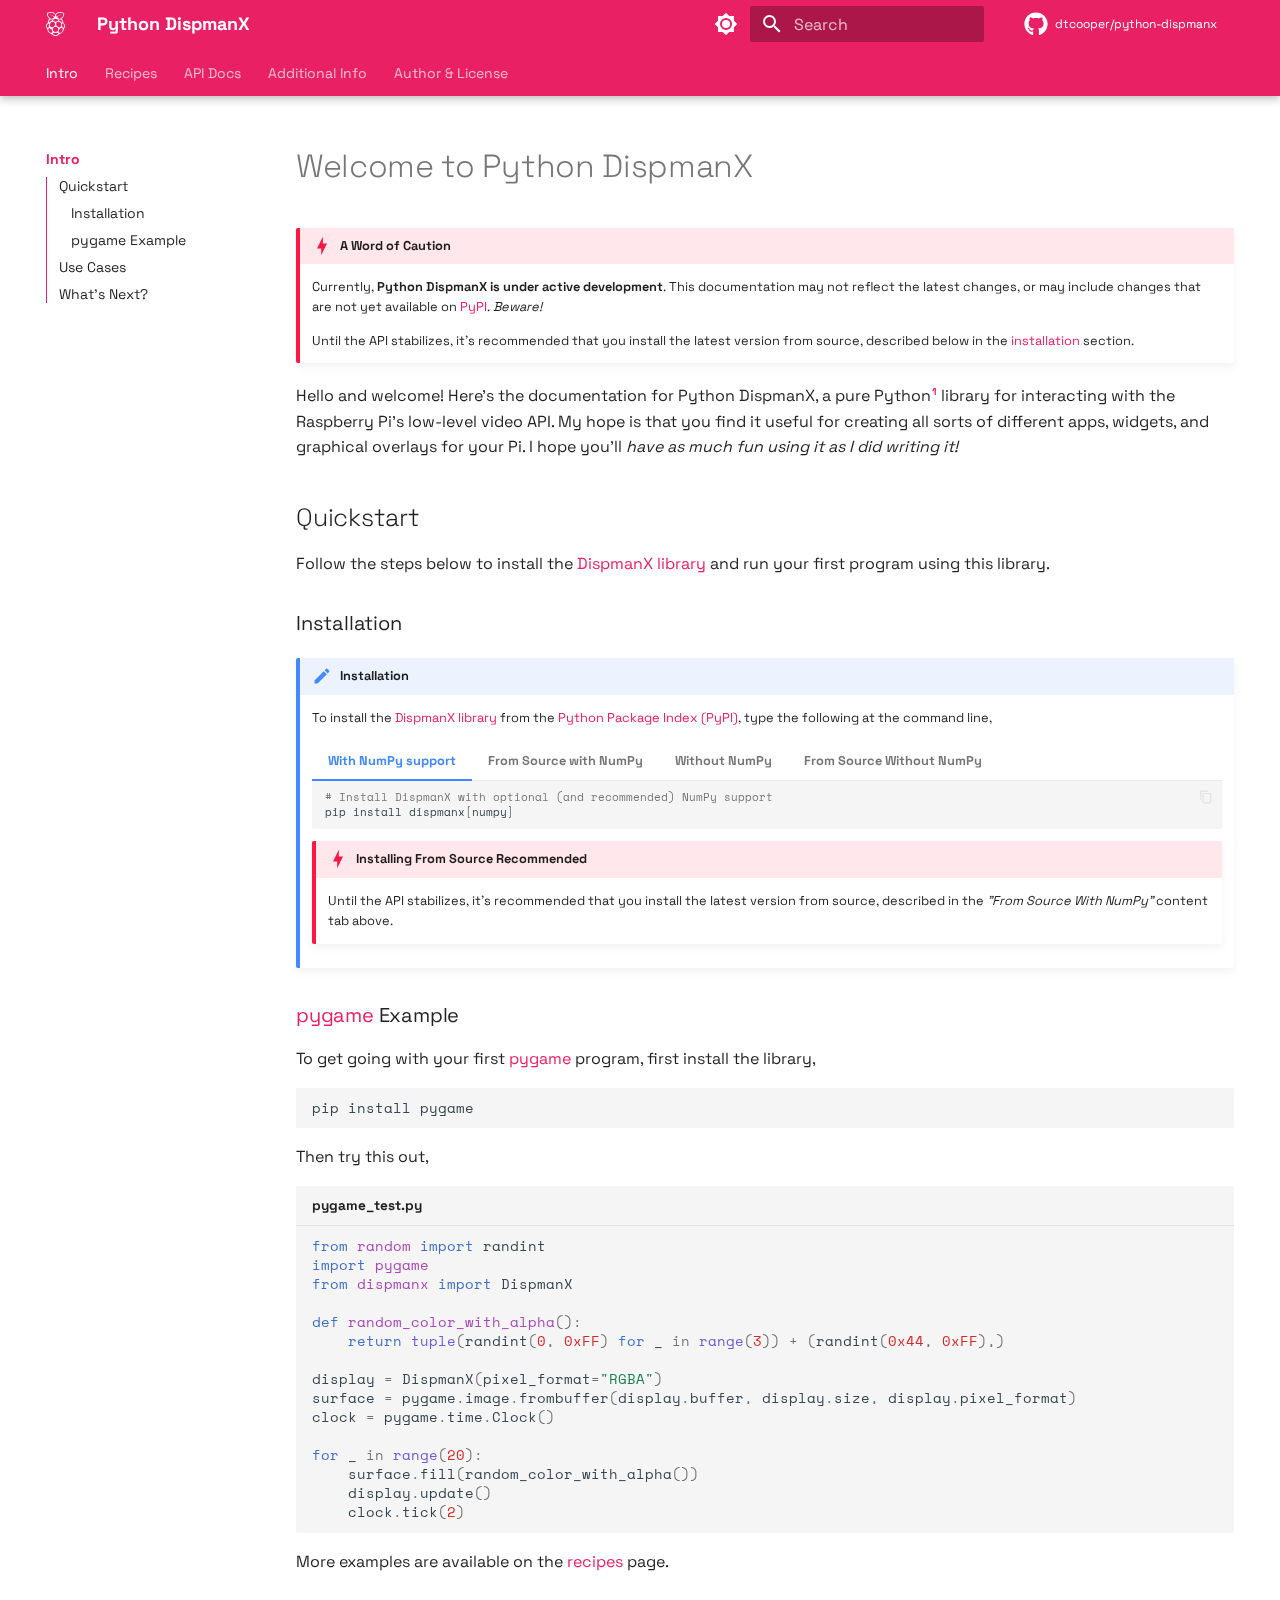
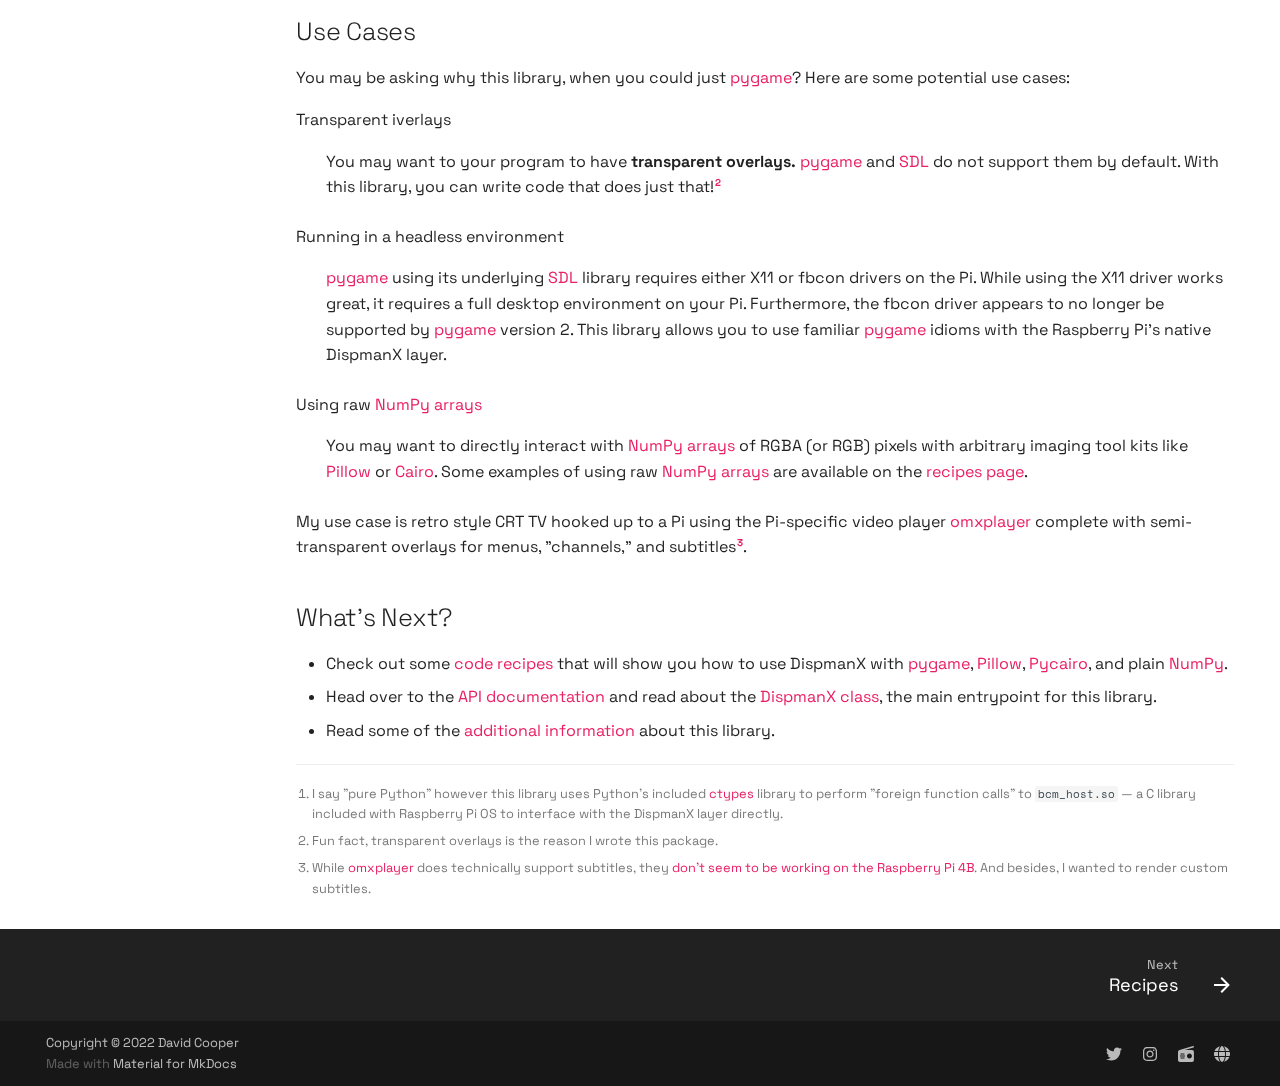
==== commit ef54b831: "Deployed 437640a with MkDocs version: 1.3.1" ====
--- a/index.html
+++ b/index.html
@@ -236,7 +236,7 @@
 
 
   <li class="md-tabs__item">
-    <a href="info/" class="md-tabs__link">
+    <a href="more-info/" class="md-tabs__link">
       Additional Info
     </a>
   </li>
@@ -434,7 +434,7 @@
   
   
     <li class="md-nav__item">
-      <a href="info/" class="md-nav__link">
+      <a href="more-info/" class="md-nav__link">
         Additional Info
       </a>
     </li>
@@ -470,6 +470,7 @@
                 
 
 
+<h1 id="welcome-to-python-dispmanx">Welcome to Python DispmanX<a class="headerlink" href="#welcome-to-python-dispmanx" title="Permanent link">←</a></h1>
 <div class="admonition danger">
 <p class="admonition-title">A Word of Caution</p>
 <p>Currently, <strong>Python DispmanX is under active development</strong>. This
@@ -479,19 +480,18 @@
 version from source, described below in the <a class="autorefs autorefs-internal" href="#installation">installation</a>
 section.</p>
 </div>
-<h1 id="welcome-to-python-dispmanx">Welcome to Python DispmanX<a class="headerlink" href="#welcome-to-python-dispmanx" title="Permanent link">←</a></h1>
-<p>Hello and welcome to the documentation for Python DispmanX, a pure Python<sup id="fnref:1"><a class="footnote-ref" href="#fn:1">1</a></sup>
-library for interacting with the Raspberry Pi's low-level video API. My hope is
-that you find it useful for creating all sorts of different apps, widgets, and
-graphical overlays for your Pi. I hope you have as much fun using it as I did
-writing it!</p>
+<p>Hello and welcome! Here's the documentation for Python DispmanX, a pure
+Python<sup id="fnref:1"><a class="footnote-ref" href="#fn:1">1</a></sup> library for interacting with the Raspberry Pi's low-level video API.
+My hope is that you find it useful for creating all sorts of different apps,
+widgets, and graphical overlays for your Pi. I hope you'll <em>have as much fun
+using it as I did writing it!</em></p>
 <h2 id="quickstart">Quickstart<a class="headerlink" href="#quickstart" title="Permanent link">←</a></h2>
-<p>Follow the steps below to install the <a href="https://pypi.org/project/dispmanx/">DispmanX package</a> and run
-your first program using this library!</p>
+<p>Follow the steps below to install the <a href="https://pypi.org/project/dispmanx/">DispmanX library</a> and run
+your first program using this library.</p>
 <h3 id="installation">Installation<a class="headerlink" href="#installation" title="Permanent link">←</a></h3>
 <div class="admonition note">
 <p class="admonition-title">Installation</p>
-<p>To install the <a href="https://pypi.org/project/dispmanx/">DispmanX package</a> from the
+<p>To install the <a href="https://pypi.org/project/dispmanx/">DispmanX library</a> from the
 <a href="https://pypi.org/">Python Package Index (PyPI)</a>, type the following at the command line,</p>
 <div class="tabbed-set tabbed-alternate" data-tabs="1:4"><input checked="checked" id="__tabbed_1_1" name="__tabbed_1" type="radio" /><input id="__tabbed_1_2" name="__tabbed_1" type="radio" /><input id="__tabbed_1_3" name="__tabbed_1" type="radio" /><input id="__tabbed_1_4" name="__tabbed_1" type="radio" /><div class="tabbed-labels"><label for="__tabbed_1_1">With NumPy support</label><label for="__tabbed_1_2">From Source with NumPy</label><label for="__tabbed_1_3">Without NumPy</label><label for="__tabbed_1_4">From Source Without NumPy</label></div>
 <div class="tabbed-content">
@@ -503,7 +503,7 @@
 <p class="admonition-title">Installing From Source Recommended</p>
 <p>Until the API stabilizes, it's recommended that you install the
 latest version from source, described in the <em>"From Source With
-NumPy"</em> content tab.</p>
+NumPy"</em> content tab above.</p>
 </div>
 </div>
 <div class="tabbed-block">
@@ -548,19 +548,24 @@
 <p>More examples are available on the <a href="recipes/">recipes</a> page.</p>
 <h2 id="use-cases">Use Cases<a class="headerlink" href="#use-cases" title="Permanent link">←</a></h2>
 <p>You may be asking why this library, when you could just <a href="https://www.pygame.org/docs/">pygame</a>? Here are some
-potential use cases.</p>
-<ul>
-<li><a href="https://www.pygame.org/docs/">pygame</a> using its underlying <a href="https://www.libsdl.org/">SDL</a> library requires either X11 or fbcon
-    drivers. X11 is great, but it requires a desktop environment on your Pi. And
-    fbcon appears to no longer supported by <a href="https://www.pygame.org/docs/">pygame</a> version 2. This library
-    allows you to use familiar <a href="https://www.pygame.org/docs/">pygame</a> idioms with the Raspberry Pi's native
-    DispmanX layer.</li>
-<li>You may want to your program to have <strong>transparent overlays.</strong> <a href="https://www.pygame.org/docs/">pygame</a> and
-    <a href="https://www.libsdl.org/">SDL</a> do not support them by default. With this package, you can do write
-    something that does just that!<sup id="fnref:2"><a class="footnote-ref" href="#fn:2">2</a></sup></li>
-<li>You may want to directly interact with <a class="autorefs autorefs-external" href="https://docs.scipy.org/doc/numpy/reference/index.html#module-numpy">NumPy</a> arrays of RGBA (or RGB)
-    pixels with arbitrary imaging tool kits like <a href="https://pillow.readthedocs.io/">Pillow</a> or <a href="https://pycairo.readthedocs.io/">Cairo</a>.</li>
-</ul>
+potential use cases:</p>
+<dl>
+<dt>Transparent iverlays</dt>
+<dd>You may want to your program to have <strong>transparent overlays.</strong> <a href="https://www.pygame.org/docs/">pygame</a> and
+<a href="https://www.libsdl.org/">SDL</a> do not support them by default. With this library, you can write code
+that does just that!<sup id="fnref:2"><a class="footnote-ref" href="#fn:2">2</a></sup></dd>
+<dt>Running in a headless environment</dt>
+<dd><a href="https://www.pygame.org/docs/">pygame</a> using its underlying <a href="https://www.libsdl.org/">SDL</a> library requires either X11 or fbcon
+drivers on the Pi. While using the X11 driver works great, it requires a
+full desktop environment on your Pi. Furthermore, the fbcon driver appears
+to no longer be supported by <a href="https://www.pygame.org/docs/">pygame</a> version 2. This library allows you to
+use familiar <a href="https://www.pygame.org/docs/">pygame</a> idioms with the Raspberry Pi's native DispmanX layer.</dd>
+<dt>Using raw <a class="autorefs autorefs-external" href="https://docs.scipy.org/doc/numpy/reference/generated/numpy.array.html#numpy.array">NumPy arrays</a></dt>
+<dd>You may want to directly interact with <a class="autorefs autorefs-external" href="https://docs.scipy.org/doc/numpy/reference/generated/numpy.array.html#numpy.array">NumPy arrays</a> of RGBA
+(or RGB) pixels with arbitrary imaging tool kits like <a href="https://pillow.readthedocs.io/">Pillow</a> or
+<a href="https://pycairo.readthedocs.io/">Cairo</a>. Some examples of using raw <a class="autorefs autorefs-external" href="https://docs.scipy.org/doc/numpy/reference/generated/numpy.array.html#numpy.array">NumPy arrays</a> are
+available on the <a href="recipes/">recipes page</a>.</dd>
+</dl>
 <p>My use case is retro style CRT TV hooked up to a Pi using the Pi-specific video
 player <a href="https://github.com/popcornmix/omxplayer">omxplayer</a> complete with semi-transparent overlays for
 menus, "channels," and subtitles<sup id="fnref:3"><a class="footnote-ref" href="#fn:3">3</a></sup>.</p>
@@ -569,14 +574,14 @@
 <li>Check out some <a href="recipes/">code recipes</a> that will show you how to use
     DispmanX with <a href="https://www.pygame.org/docs/">pygame</a>, <a href="https://pillow.readthedocs.io/">Pillow</a>, <a href="https://pycairo.readthedocs.io/">Pycairo</a>, and plain <a class="autorefs autorefs-external" href="https://docs.scipy.org/doc/numpy/reference/index.html#module-numpy">NumPy</a>.</li>
 <li>Head over to the <a href="api/">API documentation</a> and read about the
-    <a class="autorefs autorefs-internal" href="api/#dispmanx.DispmanX">DispmanX class</a>, the main entrypoint for this package.</li>
-<li>Check out some <a href="info/">additional information</a> about this package.</li>
+    <a class="autorefs autorefs-internal" href="api/#dispmanx.DispmanX">DispmanX class</a>, the main entrypoint for this library.</li>
+<li>Read some of the <a href="more-info/">additional information</a> about this library.</li>
 </ul>
 <div class="footnote">
 <hr />
 <ol>
 <li id="fn:1">
-<p>I say "pure Python" however this package uses Python's included <a class="autorefs autorefs-external" href="https://docs.python.org/3/library/ctypes.html#module-ctypes">ctypes</a>
+<p>I say "pure Python" however this library uses Python's included <a class="autorefs autorefs-external" href="https://docs.python.org/3/library/ctypes.html#module-ctypes">ctypes</a>
 library to perform "foreign function calls" to <code>bcm_host.so</code> &mdash; a C
 library included with Raspberry Pi OS to interface with the DispmanX layer
 directly.&#160;<a class="footnote-backref" href="#fnref:1" title="Jump back to footnote 1 in the text">&#8617;</a></p>
@@ -585,9 +590,9 @@
 <p>Fun fact, transparent overlays is the reason I wrote this package.&#160;<a class="footnote-backref" href="#fnref:2" title="Jump back to footnote 2 in the text">&#8617;</a></p>
 </li>
 <li id="fn:3">
-<p>While <a href="https://github.com/popcornmix/omxplayer">omxplayer</a> does support subtitles, they
+<p>While <a href="https://github.com/popcornmix/omxplayer">omxplayer</a> does technically support subtitles, they
 <a href="https://github.com/popcornmix/omxplayer/issues/736">don't seem to be working on the Raspberry Pi 4B</a>.
-And anyways, I wanted to render custom subtitles.&#160;<a class="footnote-backref" href="#fnref:3" title="Jump back to footnote 3 in the text">&#8617;</a></p>
+And besides, I wanted to render custom subtitles.&#160;<a class="footnote-backref" href="#fnref:3" title="Jump back to footnote 3 in the text">&#8617;</a></p>
 </li>
 </ol>
 </div>
--- a/assets/extra.css
+++ b/assets/extra.css
@@ -17,3 +17,30 @@
   padding-left: 20px;
   border-left: .05rem solid var(--md-typeset-table-color);
 }
+
+/* Highlight external links */
+/*
+a[href^="http://"]:not([href*="/python-dispmanx"]):not(.md-social__link)::after,
+a[href^="https://"]:not([href*="/python-dispmanx"]):not(.md-social__link)::after,
+a[href^="mailto:"]::after {
+  background-image: url('data:image/svg+xml,<svg xmlns="http://www.w3.org/2000/svg" viewBox="0 0 24 24"><path fill="rgb(0, 0, 0)" d="M18.25 15.5a.75.75 0 00.75-.75v-9a.75.75 0 00-.75-.75h-9a.75.75 0 000 1.5h7.19L6.22 16.72a.75.75 0 101.06 1.06L17.5 7.56v7.19c0 .414.336.75.75.75z"></path></svg>');
+  content: ' ';
+
+  display: inline-block;
+  position: relative;
+  top: -0.1em;
+  margin-left: 0.15em;
+  margin-right: 0.1em;
+
+  height: 0.7em;
+  width: 0.7em;
+  border-radius: 100%;
+  background-color: var(--md-typeset-a-color);
+}
+
+a[href^="http://"]:not([href*="/python-dispmanx"]):not(.md-social__link):hover::after,
+a[href^="https://"]:not([href*="/python-dispmanx"]):not(.md-social__link):hover::after,
+a[href^="mailto:"]:hover::after {
+  background-color: var(--md-accent-fg-color);
+}
+*/
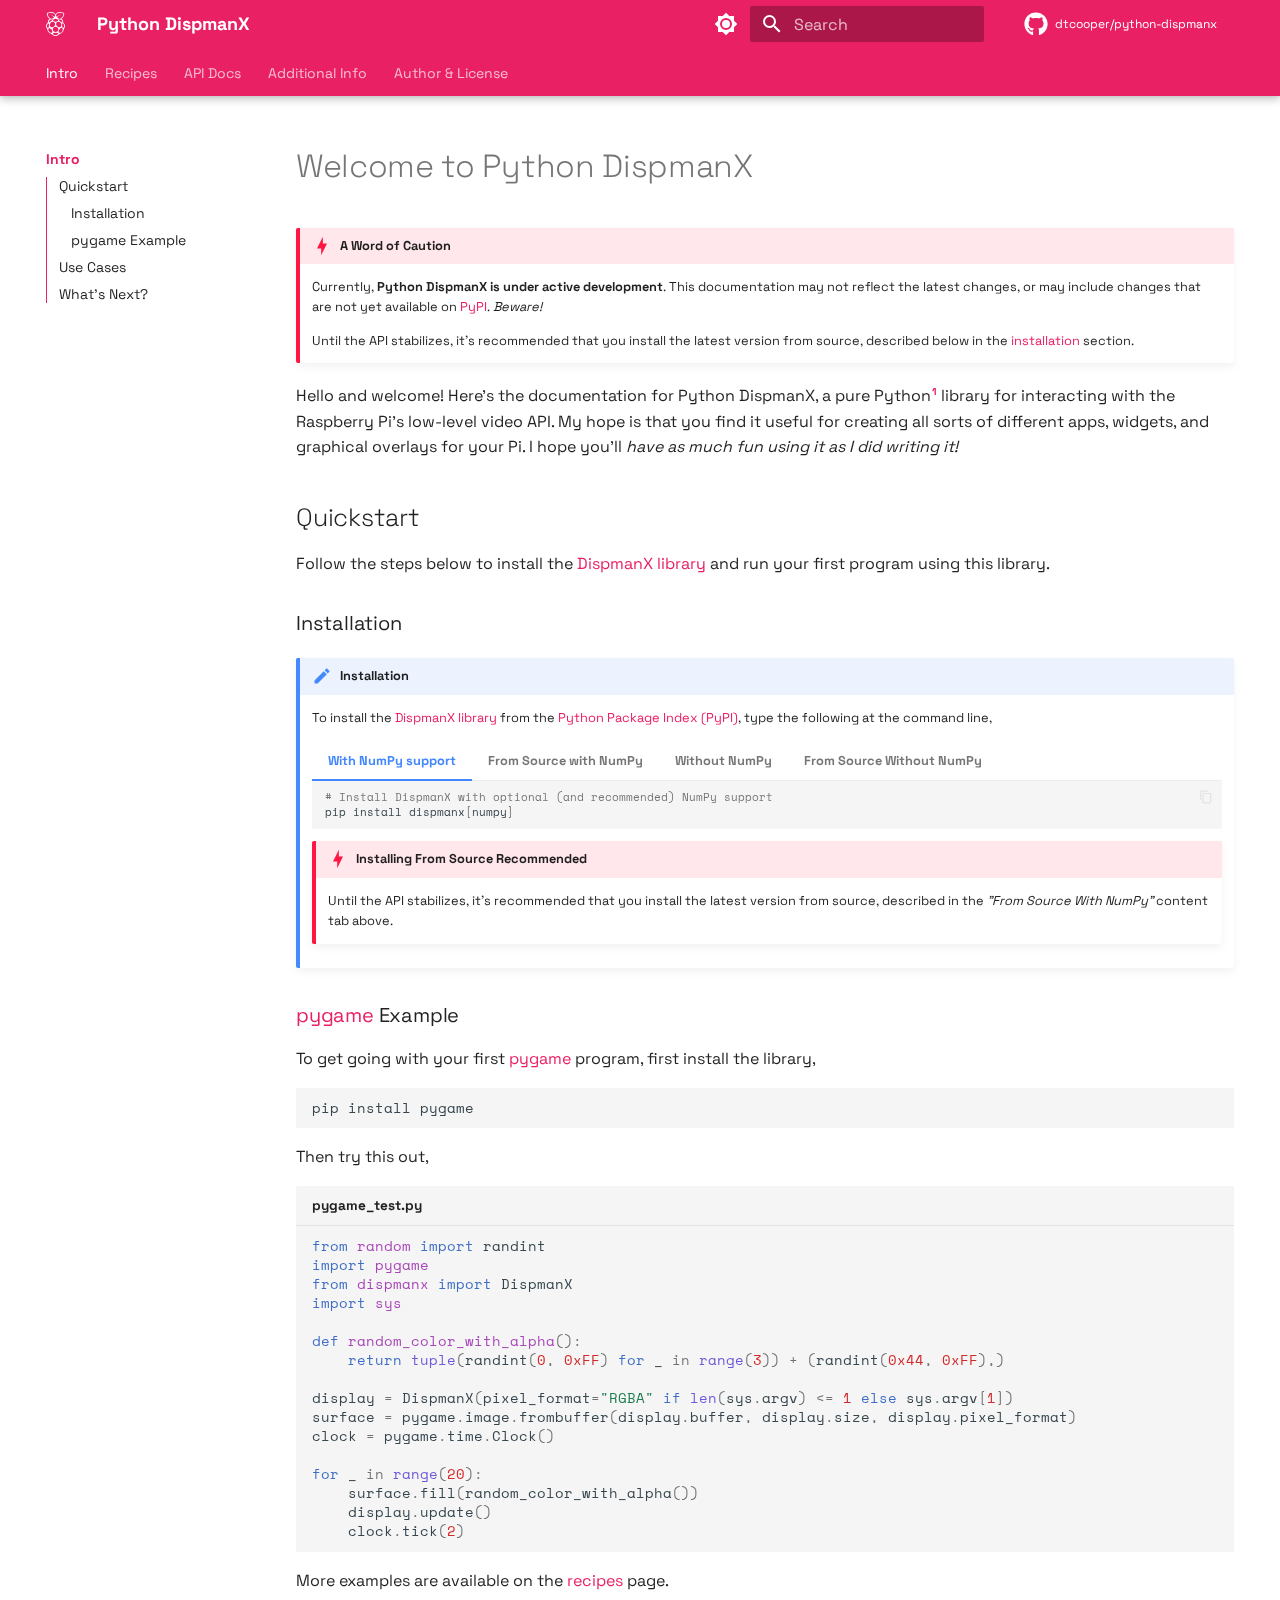
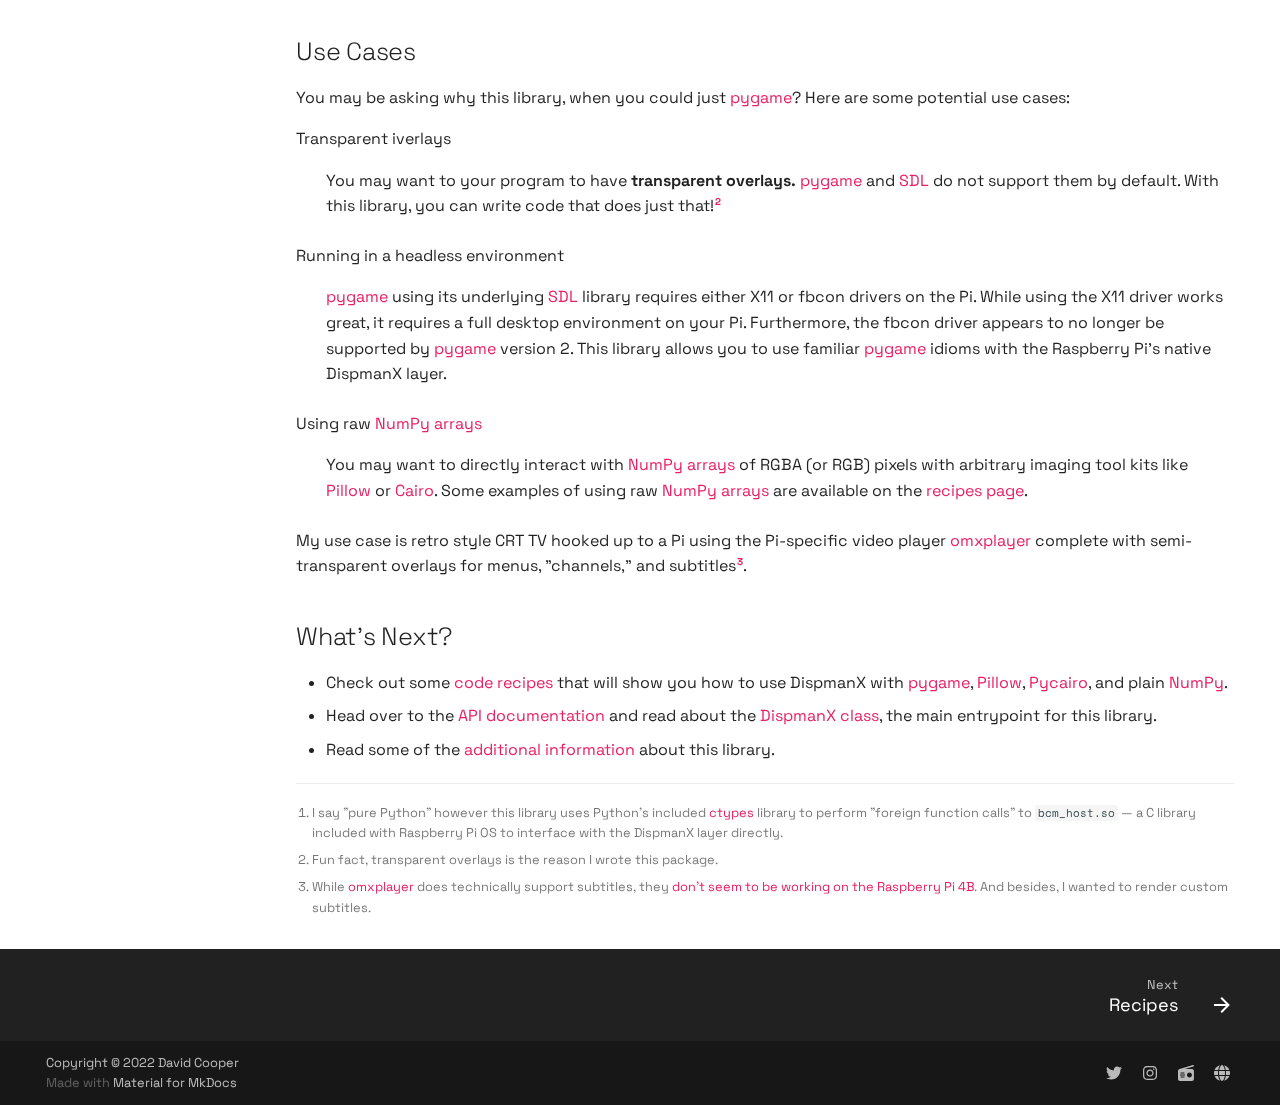
==== commit 917f6f1a: "Deployed 6e0c996 with MkDocs version: 1.3.1" ====
--- a/index.html
+++ b/index.html
@@ -532,18 +532,19 @@
 <div class="highlight"><span class="filename">pygame_test.py</span><pre><span></span><code><a id="__codelineno-5-1" name="__codelineno-5-1" href="#__codelineno-5-1"></a><span class="kn">from</span> <span class="nn">random</span> <span class="kn">import</span> <span class="n">randint</span>
 <a id="__codelineno-5-2" name="__codelineno-5-2" href="#__codelineno-5-2"></a><span class="kn">import</span> <span class="nn">pygame</span>
 <a id="__codelineno-5-3" name="__codelineno-5-3" href="#__codelineno-5-3"></a><span class="kn">from</span> <span class="nn">dispmanx</span> <span class="kn">import</span> <span class="n">DispmanX</span>
-<a id="__codelineno-5-4" name="__codelineno-5-4" href="#__codelineno-5-4"></a>
-<a id="__codelineno-5-5" name="__codelineno-5-5" href="#__codelineno-5-5"></a><span class="k">def</span> <span class="nf">random_color_with_alpha</span><span class="p">():</span>
-<a id="__codelineno-5-6" name="__codelineno-5-6" href="#__codelineno-5-6"></a>    <span class="k">return</span> <span class="nb">tuple</span><span class="p">(</span><span class="n">randint</span><span class="p">(</span><span class="mi">0</span><span class="p">,</span> <span class="mh">0xFF</span><span class="p">)</span> <span class="k">for</span> <span class="n">_</span> <span class="ow">in</span> <span class="nb">range</span><span class="p">(</span><span class="mi">3</span><span class="p">))</span> <span class="o">+</span> <span class="p">(</span><span class="n">randint</span><span class="p">(</span><span class="mh">0x44</span><span class="p">,</span> <span class="mh">0xFF</span><span class="p">),)</span>
-<a id="__codelineno-5-7" name="__codelineno-5-7" href="#__codelineno-5-7"></a>
-<a id="__codelineno-5-8" name="__codelineno-5-8" href="#__codelineno-5-8"></a><span class="n">display</span> <span class="o">=</span> <span class="n">DispmanX</span><span class="p">(</span><span class="n">pixel_format</span><span class="o">=</span><span class="s2">&quot;RGBA&quot;</span><span class="p">)</span>
-<a id="__codelineno-5-9" name="__codelineno-5-9" href="#__codelineno-5-9"></a><span class="n">surface</span> <span class="o">=</span> <span class="n">pygame</span><span class="o">.</span><span class="n">image</span><span class="o">.</span><span class="n">frombuffer</span><span class="p">(</span><span class="n">display</span><span class="o">.</span><span class="n">buffer</span><span class="p">,</span> <span class="n">display</span><span class="o">.</span><span class="n">size</span><span class="p">,</span> <span class="n">display</span><span class="o">.</span><span class="n">pixel_format</span><span class="p">)</span>
-<a id="__codelineno-5-10" name="__codelineno-5-10" href="#__codelineno-5-10"></a><span class="n">clock</span> <span class="o">=</span> <span class="n">pygame</span><span class="o">.</span><span class="n">time</span><span class="o">.</span><span class="n">Clock</span><span class="p">()</span>
-<a id="__codelineno-5-11" name="__codelineno-5-11" href="#__codelineno-5-11"></a>
-<a id="__codelineno-5-12" name="__codelineno-5-12" href="#__codelineno-5-12"></a><span class="k">for</span> <span class="n">_</span> <span class="ow">in</span> <span class="nb">range</span><span class="p">(</span><span class="mi">20</span><span class="p">):</span>
-<a id="__codelineno-5-13" name="__codelineno-5-13" href="#__codelineno-5-13"></a>    <span class="n">surface</span><span class="o">.</span><span class="n">fill</span><span class="p">(</span><span class="n">random_color_with_alpha</span><span class="p">())</span>
-<a id="__codelineno-5-14" name="__codelineno-5-14" href="#__codelineno-5-14"></a>    <span class="n">display</span><span class="o">.</span><span class="n">update</span><span class="p">()</span>
-<a id="__codelineno-5-15" name="__codelineno-5-15" href="#__codelineno-5-15"></a>    <span class="n">clock</span><span class="o">.</span><span class="n">tick</span><span class="p">(</span><span class="mi">2</span><span class="p">)</span>
+<a id="__codelineno-5-4" name="__codelineno-5-4" href="#__codelineno-5-4"></a><span class="kn">import</span> <span class="nn">sys</span>
+<a id="__codelineno-5-5" name="__codelineno-5-5" href="#__codelineno-5-5"></a>
+<a id="__codelineno-5-6" name="__codelineno-5-6" href="#__codelineno-5-6"></a><span class="k">def</span> <span class="nf">random_color_with_alpha</span><span class="p">():</span>
+<a id="__codelineno-5-7" name="__codelineno-5-7" href="#__codelineno-5-7"></a>    <span class="k">return</span> <span class="nb">tuple</span><span class="p">(</span><span class="n">randint</span><span class="p">(</span><span class="mi">0</span><span class="p">,</span> <span class="mh">0xFF</span><span class="p">)</span> <span class="k">for</span> <span class="n">_</span> <span class="ow">in</span> <span class="nb">range</span><span class="p">(</span><span class="mi">3</span><span class="p">))</span> <span class="o">+</span> <span class="p">(</span><span class="n">randint</span><span class="p">(</span><span class="mh">0x44</span><span class="p">,</span> <span class="mh">0xFF</span><span class="p">),)</span>
+<a id="__codelineno-5-8" name="__codelineno-5-8" href="#__codelineno-5-8"></a>
+<a id="__codelineno-5-9" name="__codelineno-5-9" href="#__codelineno-5-9"></a><span class="n">display</span> <span class="o">=</span> <span class="n">DispmanX</span><span class="p">(</span><span class="n">pixel_format</span><span class="o">=</span><span class="s2">&quot;RGBA&quot;</span> <span class="k">if</span> <span class="nb">len</span><span class="p">(</span><span class="n">sys</span><span class="o">.</span><span class="n">argv</span><span class="p">)</span> <span class="o">&lt;=</span> <span class="mi">1</span> <span class="k">else</span> <span class="n">sys</span><span class="o">.</span><span class="n">argv</span><span class="p">[</span><span class="mi">1</span><span class="p">])</span>
+<a id="__codelineno-5-10" name="__codelineno-5-10" href="#__codelineno-5-10"></a><span class="n">surface</span> <span class="o">=</span> <span class="n">pygame</span><span class="o">.</span><span class="n">image</span><span class="o">.</span><span class="n">frombuffer</span><span class="p">(</span><span class="n">display</span><span class="o">.</span><span class="n">buffer</span><span class="p">,</span> <span class="n">display</span><span class="o">.</span><span class="n">size</span><span class="p">,</span> <span class="n">display</span><span class="o">.</span><span class="n">pixel_format</span><span class="p">)</span>
+<a id="__codelineno-5-11" name="__codelineno-5-11" href="#__codelineno-5-11"></a><span class="n">clock</span> <span class="o">=</span> <span class="n">pygame</span><span class="o">.</span><span class="n">time</span><span class="o">.</span><span class="n">Clock</span><span class="p">()</span>
+<a id="__codelineno-5-12" name="__codelineno-5-12" href="#__codelineno-5-12"></a>
+<a id="__codelineno-5-13" name="__codelineno-5-13" href="#__codelineno-5-13"></a><span class="k">for</span> <span class="n">_</span> <span class="ow">in</span> <span class="nb">range</span><span class="p">(</span><span class="mi">20</span><span class="p">):</span>
+<a id="__codelineno-5-14" name="__codelineno-5-14" href="#__codelineno-5-14"></a>    <span class="n">surface</span><span class="o">.</span><span class="n">fill</span><span class="p">(</span><span class="n">random_color_with_alpha</span><span class="p">())</span>
+<a id="__codelineno-5-15" name="__codelineno-5-15" href="#__codelineno-5-15"></a>    <span class="n">display</span><span class="o">.</span><span class="n">update</span><span class="p">()</span>
+<a id="__codelineno-5-16" name="__codelineno-5-16" href="#__codelineno-5-16"></a>    <span class="n">clock</span><span class="o">.</span><span class="n">tick</span><span class="p">(</span><span class="mi">2</span><span class="p">)</span>
 </code></pre></div>
 <p>More examples are available on the <a href="recipes/">recipes</a> page.</p>
 <h2 id="use-cases">Use Cases<a class="headerlink" href="#use-cases" title="Permanent link">←</a></h2>
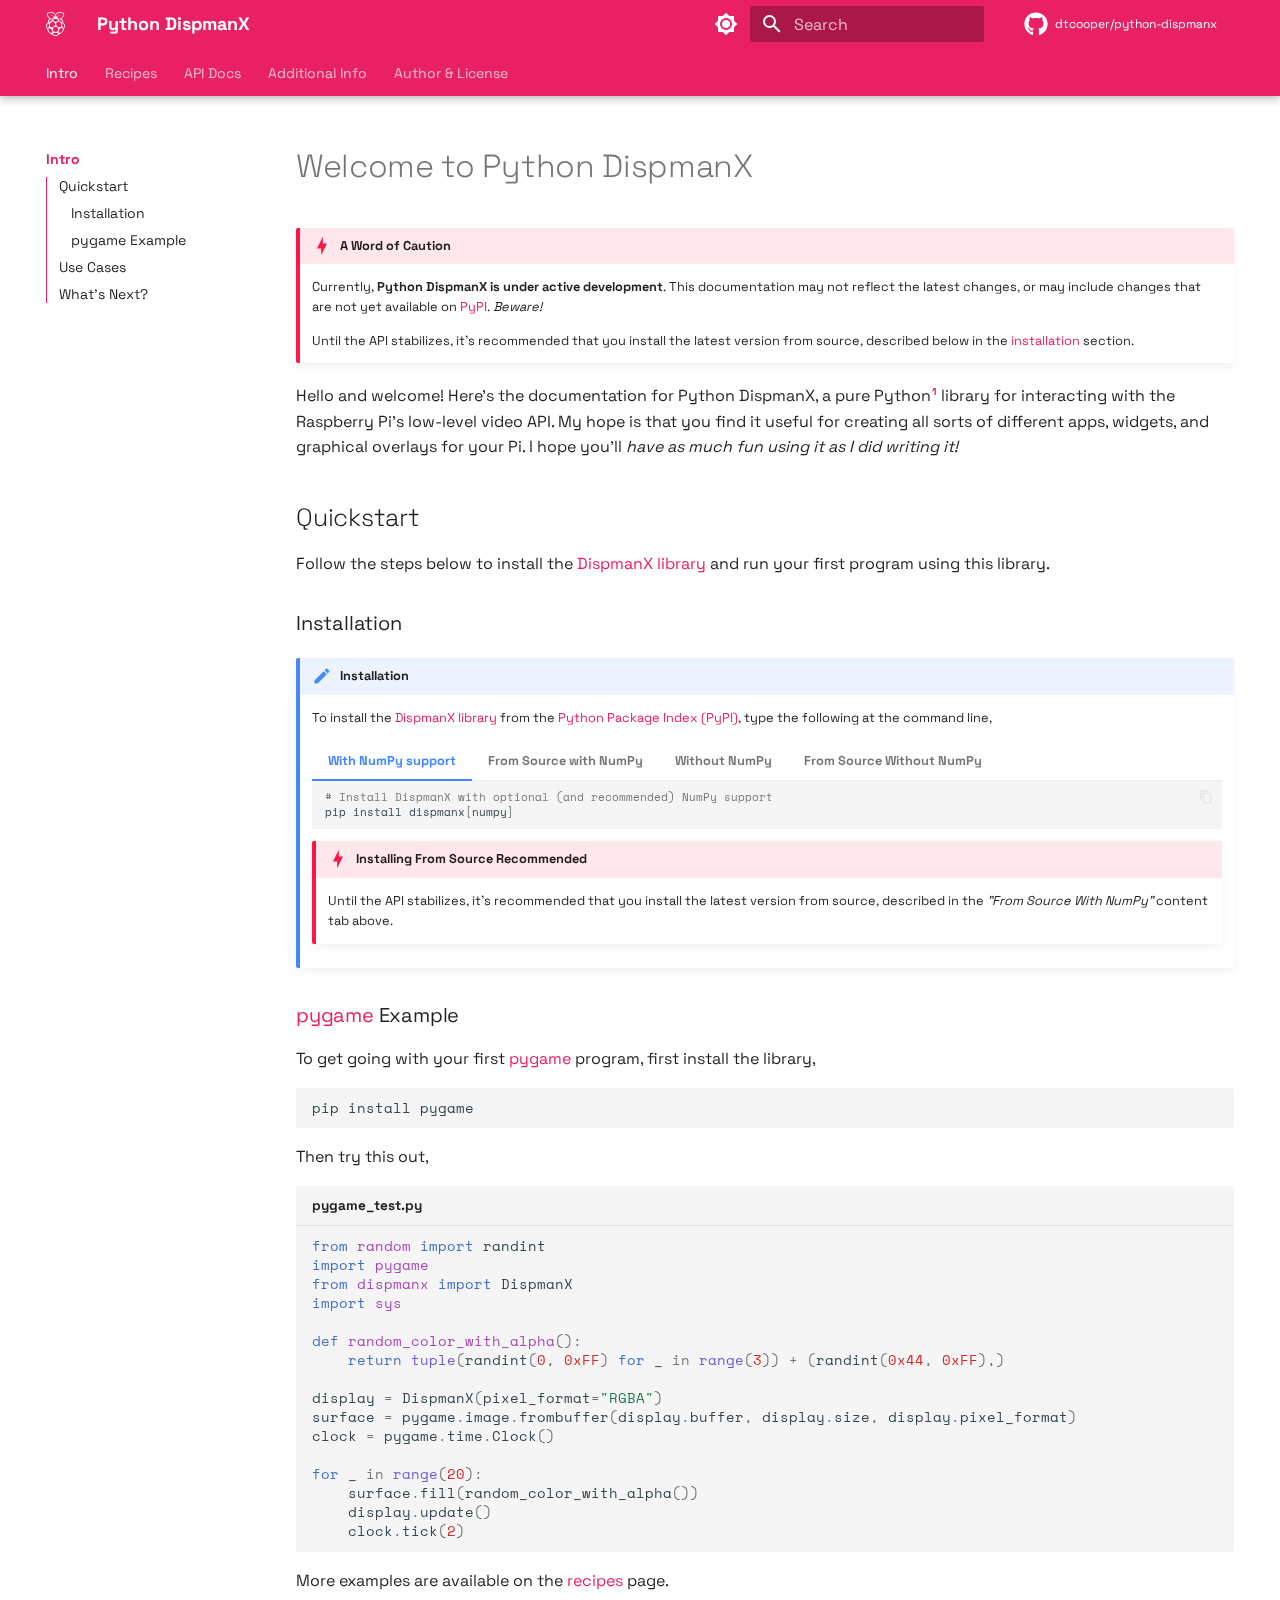
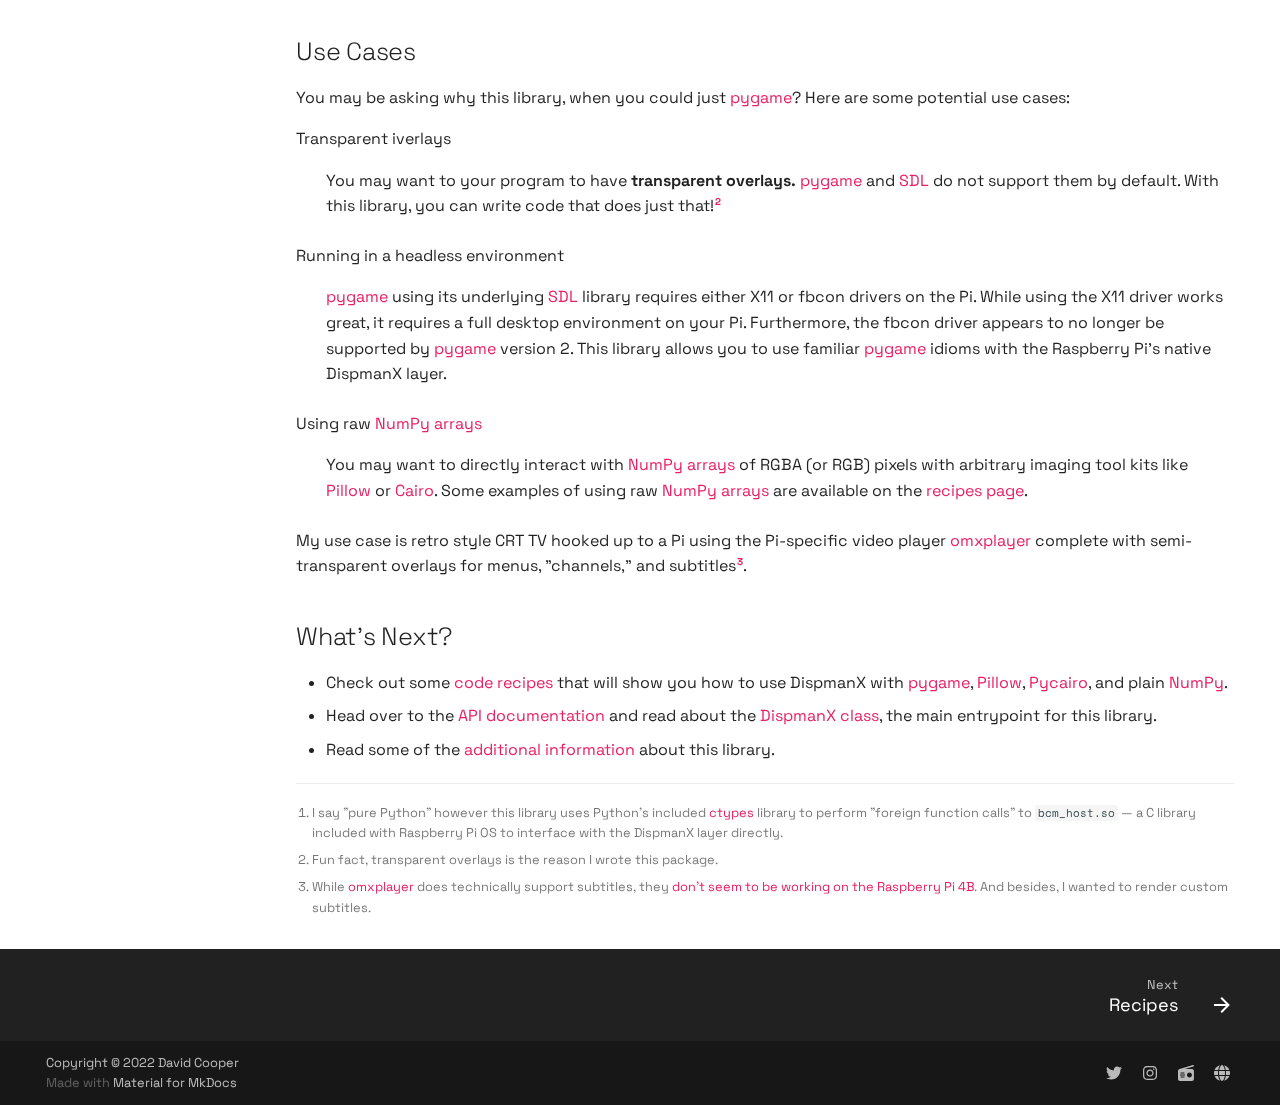
==== commit 2610e93d: "Deployed e2bdfac with MkDocs version: 1.3.1" ====
--- a/index.html
+++ b/index.html
@@ -537,7 +537,7 @@
 <a id="__codelineno-5-6" name="__codelineno-5-6" href="#__codelineno-5-6"></a><span class="k">def</span> <span class="nf">random_color_with_alpha</span><span class="p">():</span>
 <a id="__codelineno-5-7" name="__codelineno-5-7" href="#__codelineno-5-7"></a>    <span class="k">return</span> <span class="nb">tuple</span><span class="p">(</span><span class="n">randint</span><span class="p">(</span><span class="mi">0</span><span class="p">,</span> <span class="mh">0xFF</span><span class="p">)</span> <span class="k">for</span> <span class="n">_</span> <span class="ow">in</span> <span class="nb">range</span><span class="p">(</span><span class="mi">3</span><span class="p">))</span> <span class="o">+</span> <span class="p">(</span><span class="n">randint</span><span class="p">(</span><span class="mh">0x44</span><span class="p">,</span> <span class="mh">0xFF</span><span class="p">),)</span>
 <a id="__codelineno-5-8" name="__codelineno-5-8" href="#__codelineno-5-8"></a>
-<a id="__codelineno-5-9" name="__codelineno-5-9" href="#__codelineno-5-9"></a><span class="n">display</span> <span class="o">=</span> <span class="n">DispmanX</span><span class="p">(</span><span class="n">pixel_format</span><span class="o">=</span><span class="s2">&quot;RGBA&quot;</span> <span class="k">if</span> <span class="nb">len</span><span class="p">(</span><span class="n">sys</span><span class="o">.</span><span class="n">argv</span><span class="p">)</span> <span class="o">&lt;=</span> <span class="mi">1</span> <span class="k">else</span> <span class="n">sys</span><span class="o">.</span><span class="n">argv</span><span class="p">[</span><span class="mi">1</span><span class="p">])</span>
+<a id="__codelineno-5-9" name="__codelineno-5-9" href="#__codelineno-5-9"></a><span class="n">display</span> <span class="o">=</span> <span class="n">DispmanX</span><span class="p">(</span><span class="n">pixel_format</span><span class="o">=</span><span class="s2">&quot;RGBA&quot;</span><span class="p">)</span>
 <a id="__codelineno-5-10" name="__codelineno-5-10" href="#__codelineno-5-10"></a><span class="n">surface</span> <span class="o">=</span> <span class="n">pygame</span><span class="o">.</span><span class="n">image</span><span class="o">.</span><span class="n">frombuffer</span><span class="p">(</span><span class="n">display</span><span class="o">.</span><span class="n">buffer</span><span class="p">,</span> <span class="n">display</span><span class="o">.</span><span class="n">size</span><span class="p">,</span> <span class="n">display</span><span class="o">.</span><span class="n">pixel_format</span><span class="p">)</span>
 <a id="__codelineno-5-11" name="__codelineno-5-11" href="#__codelineno-5-11"></a><span class="n">clock</span> <span class="o">=</span> <span class="n">pygame</span><span class="o">.</span><span class="n">time</span><span class="o">.</span><span class="n">Clock</span><span class="p">()</span>
 <a id="__codelineno-5-12" name="__codelineno-5-12" href="#__codelineno-5-12"></a>
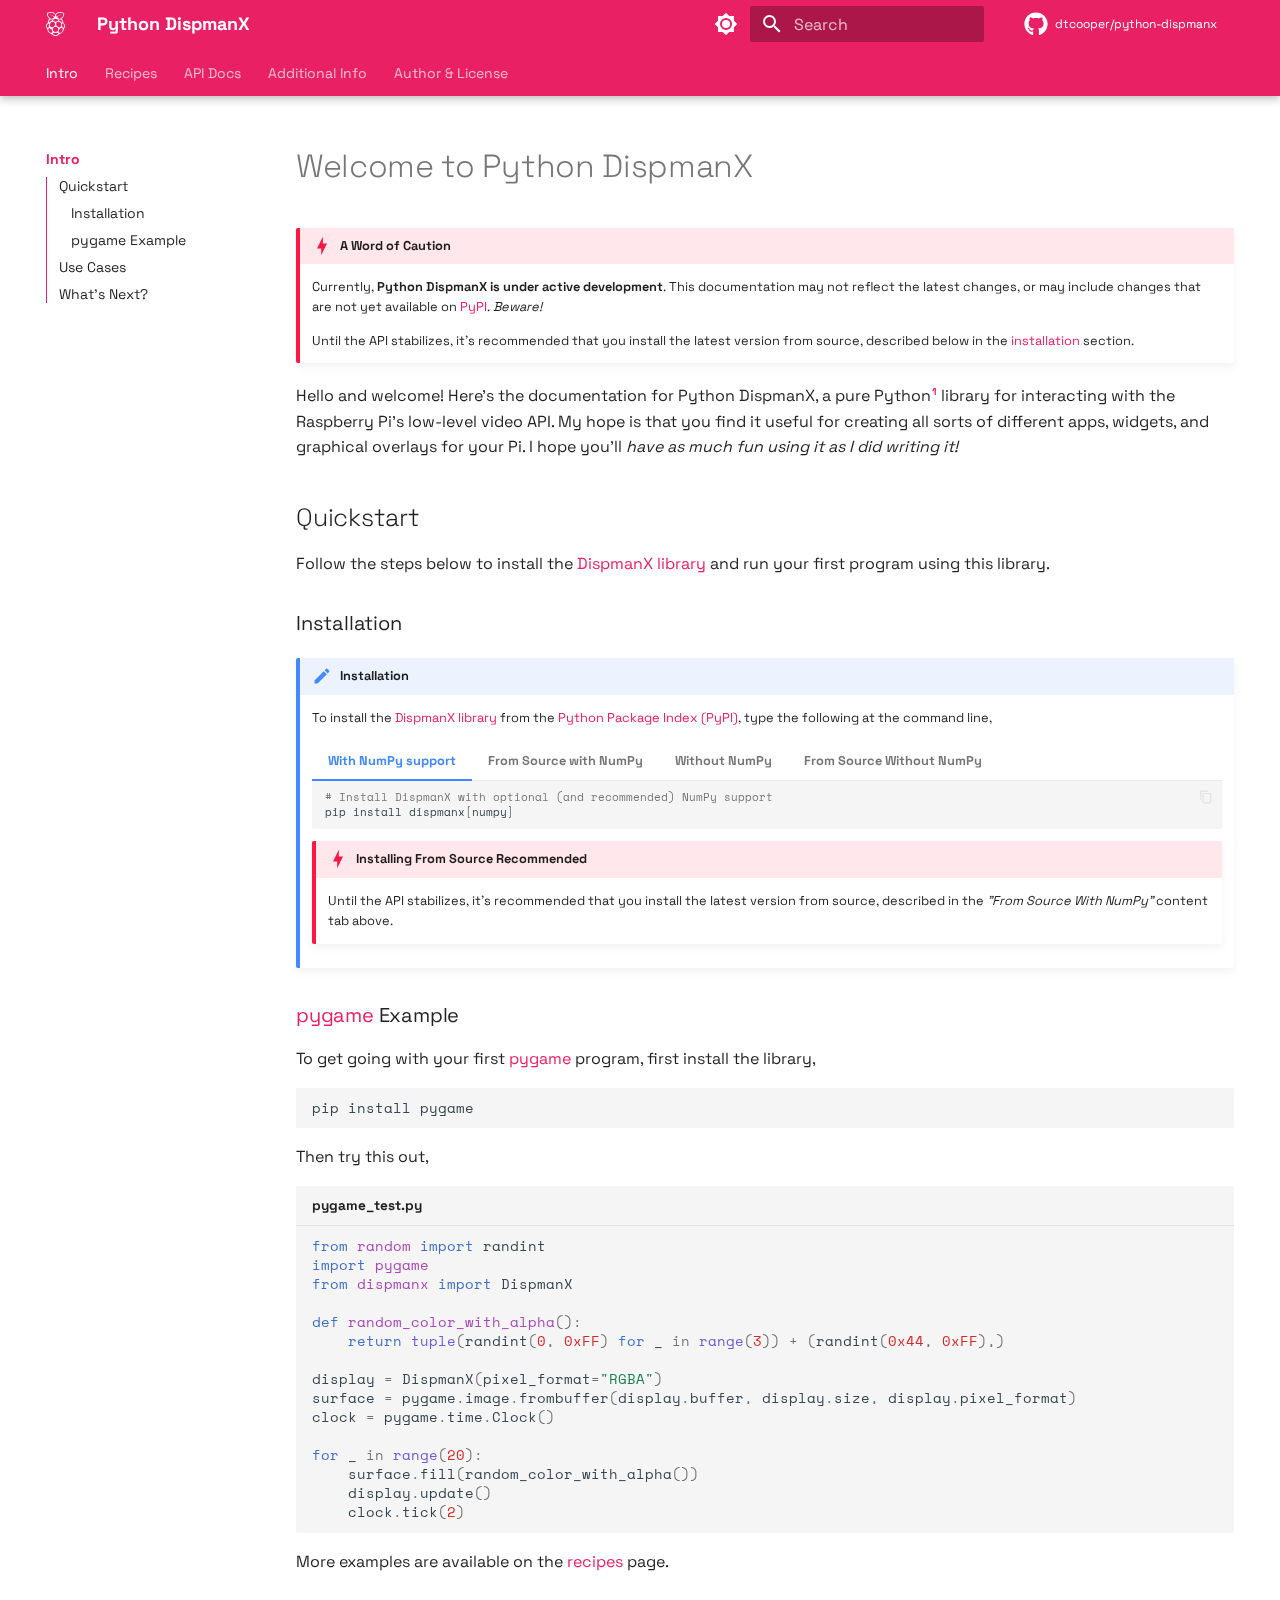
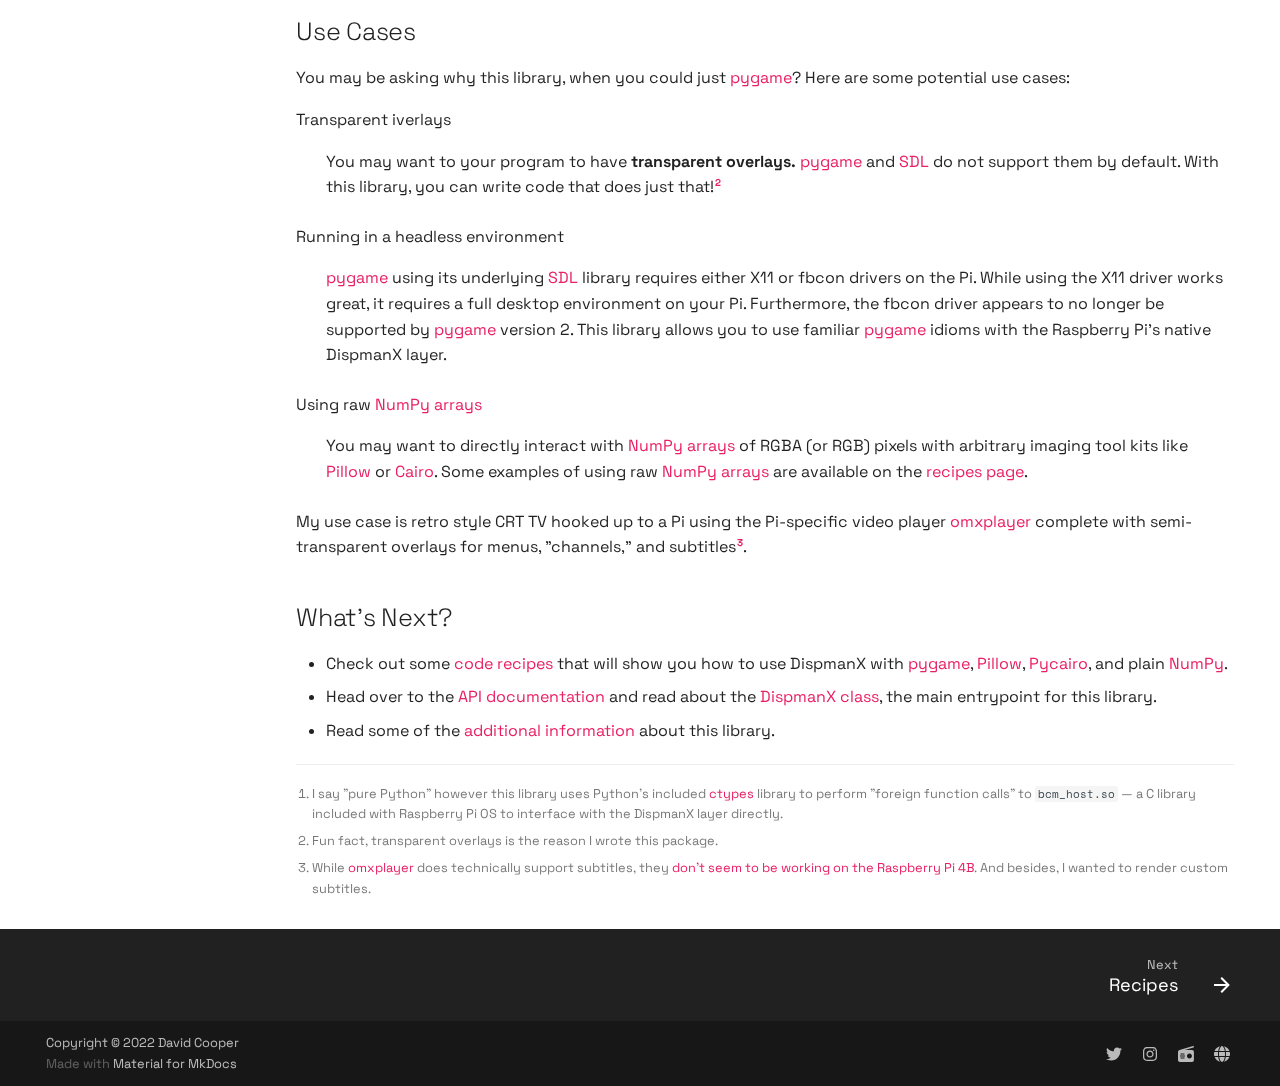
==== commit 80ab4409: "Deployed d3ed176 with MkDocs version: 1.3.1" ====
--- a/index.html
+++ b/index.html
@@ -532,19 +532,18 @@
 <div class="highlight"><span class="filename">pygame_test.py</span><pre><span></span><code><a id="__codelineno-5-1" name="__codelineno-5-1" href="#__codelineno-5-1"></a><span class="kn">from</span> <span class="nn">random</span> <span class="kn">import</span> <span class="n">randint</span>
 <a id="__codelineno-5-2" name="__codelineno-5-2" href="#__codelineno-5-2"></a><span class="kn">import</span> <span class="nn">pygame</span>
 <a id="__codelineno-5-3" name="__codelineno-5-3" href="#__codelineno-5-3"></a><span class="kn">from</span> <span class="nn">dispmanx</span> <span class="kn">import</span> <span class="n">DispmanX</span>
-<a id="__codelineno-5-4" name="__codelineno-5-4" href="#__codelineno-5-4"></a><span class="kn">import</span> <span class="nn">sys</span>
-<a id="__codelineno-5-5" name="__codelineno-5-5" href="#__codelineno-5-5"></a>
-<a id="__codelineno-5-6" name="__codelineno-5-6" href="#__codelineno-5-6"></a><span class="k">def</span> <span class="nf">random_color_with_alpha</span><span class="p">():</span>
-<a id="__codelineno-5-7" name="__codelineno-5-7" href="#__codelineno-5-7"></a>    <span class="k">return</span> <span class="nb">tuple</span><span class="p">(</span><span class="n">randint</span><span class="p">(</span><span class="mi">0</span><span class="p">,</span> <span class="mh">0xFF</span><span class="p">)</span> <span class="k">for</span> <span class="n">_</span> <span class="ow">in</span> <span class="nb">range</span><span class="p">(</span><span class="mi">3</span><span class="p">))</span> <span class="o">+</span> <span class="p">(</span><span class="n">randint</span><span class="p">(</span><span class="mh">0x44</span><span class="p">,</span> <span class="mh">0xFF</span><span class="p">),)</span>
-<a id="__codelineno-5-8" name="__codelineno-5-8" href="#__codelineno-5-8"></a>
-<a id="__codelineno-5-9" name="__codelineno-5-9" href="#__codelineno-5-9"></a><span class="n">display</span> <span class="o">=</span> <span class="n">DispmanX</span><span class="p">(</span><span class="n">pixel_format</span><span class="o">=</span><span class="s2">&quot;RGBA&quot;</span><span class="p">)</span>
-<a id="__codelineno-5-10" name="__codelineno-5-10" href="#__codelineno-5-10"></a><span class="n">surface</span> <span class="o">=</span> <span class="n">pygame</span><span class="o">.</span><span class="n">image</span><span class="o">.</span><span class="n">frombuffer</span><span class="p">(</span><span class="n">display</span><span class="o">.</span><span class="n">buffer</span><span class="p">,</span> <span class="n">display</span><span class="o">.</span><span class="n">size</span><span class="p">,</span> <span class="n">display</span><span class="o">.</span><span class="n">pixel_format</span><span class="p">)</span>
-<a id="__codelineno-5-11" name="__codelineno-5-11" href="#__codelineno-5-11"></a><span class="n">clock</span> <span class="o">=</span> <span class="n">pygame</span><span class="o">.</span><span class="n">time</span><span class="o">.</span><span class="n">Clock</span><span class="p">()</span>
-<a id="__codelineno-5-12" name="__codelineno-5-12" href="#__codelineno-5-12"></a>
-<a id="__codelineno-5-13" name="__codelineno-5-13" href="#__codelineno-5-13"></a><span class="k">for</span> <span class="n">_</span> <span class="ow">in</span> <span class="nb">range</span><span class="p">(</span><span class="mi">20</span><span class="p">):</span>
-<a id="__codelineno-5-14" name="__codelineno-5-14" href="#__codelineno-5-14"></a>    <span class="n">surface</span><span class="o">.</span><span class="n">fill</span><span class="p">(</span><span class="n">random_color_with_alpha</span><span class="p">())</span>
-<a id="__codelineno-5-15" name="__codelineno-5-15" href="#__codelineno-5-15"></a>    <span class="n">display</span><span class="o">.</span><span class="n">update</span><span class="p">()</span>
-<a id="__codelineno-5-16" name="__codelineno-5-16" href="#__codelineno-5-16"></a>    <span class="n">clock</span><span class="o">.</span><span class="n">tick</span><span class="p">(</span><span class="mi">2</span><span class="p">)</span>
+<a id="__codelineno-5-4" name="__codelineno-5-4" href="#__codelineno-5-4"></a>
+<a id="__codelineno-5-5" name="__codelineno-5-5" href="#__codelineno-5-5"></a><span class="k">def</span> <span class="nf">random_color_with_alpha</span><span class="p">():</span>
+<a id="__codelineno-5-6" name="__codelineno-5-6" href="#__codelineno-5-6"></a>    <span class="k">return</span> <span class="nb">tuple</span><span class="p">(</span><span class="n">randint</span><span class="p">(</span><span class="mi">0</span><span class="p">,</span> <span class="mh">0xFF</span><span class="p">)</span> <span class="k">for</span> <span class="n">_</span> <span class="ow">in</span> <span class="nb">range</span><span class="p">(</span><span class="mi">3</span><span class="p">))</span> <span class="o">+</span> <span class="p">(</span><span class="n">randint</span><span class="p">(</span><span class="mh">0x44</span><span class="p">,</span> <span class="mh">0xFF</span><span class="p">),)</span>
+<a id="__codelineno-5-7" name="__codelineno-5-7" href="#__codelineno-5-7"></a>
+<a id="__codelineno-5-8" name="__codelineno-5-8" href="#__codelineno-5-8"></a><span class="n">display</span> <span class="o">=</span> <span class="n">DispmanX</span><span class="p">(</span><span class="n">pixel_format</span><span class="o">=</span><span class="s2">&quot;RGBA&quot;</span><span class="p">)</span>
+<a id="__codelineno-5-9" name="__codelineno-5-9" href="#__codelineno-5-9"></a><span class="n">surface</span> <span class="o">=</span> <span class="n">pygame</span><span class="o">.</span><span class="n">image</span><span class="o">.</span><span class="n">frombuffer</span><span class="p">(</span><span class="n">display</span><span class="o">.</span><span class="n">buffer</span><span class="p">,</span> <span class="n">display</span><span class="o">.</span><span class="n">size</span><span class="p">,</span> <span class="n">display</span><span class="o">.</span><span class="n">pixel_format</span><span class="p">)</span>
+<a id="__codelineno-5-10" name="__codelineno-5-10" href="#__codelineno-5-10"></a><span class="n">clock</span> <span class="o">=</span> <span class="n">pygame</span><span class="o">.</span><span class="n">time</span><span class="o">.</span><span class="n">Clock</span><span class="p">()</span>
+<a id="__codelineno-5-11" name="__codelineno-5-11" href="#__codelineno-5-11"></a>
+<a id="__codelineno-5-12" name="__codelineno-5-12" href="#__codelineno-5-12"></a><span class="k">for</span> <span class="n">_</span> <span class="ow">in</span> <span class="nb">range</span><span class="p">(</span><span class="mi">20</span><span class="p">):</span>
+<a id="__codelineno-5-13" name="__codelineno-5-13" href="#__codelineno-5-13"></a>    <span class="n">surface</span><span class="o">.</span><span class="n">fill</span><span class="p">(</span><span class="n">random_color_with_alpha</span><span class="p">())</span>
+<a id="__codelineno-5-14" name="__codelineno-5-14" href="#__codelineno-5-14"></a>    <span class="n">display</span><span class="o">.</span><span class="n">update</span><span class="p">()</span>
+<a id="__codelineno-5-15" name="__codelineno-5-15" href="#__codelineno-5-15"></a>    <span class="n">clock</span><span class="o">.</span><span class="n">tick</span><span class="p">(</span><span class="mi">2</span><span class="p">)</span>
 </code></pre></div>
 <p>More examples are available on the <a href="recipes/">recipes</a> page.</p>
 <h2 id="use-cases">Use Cases<a class="headerlink" href="#use-cases" title="Permanent link">←</a></h2>
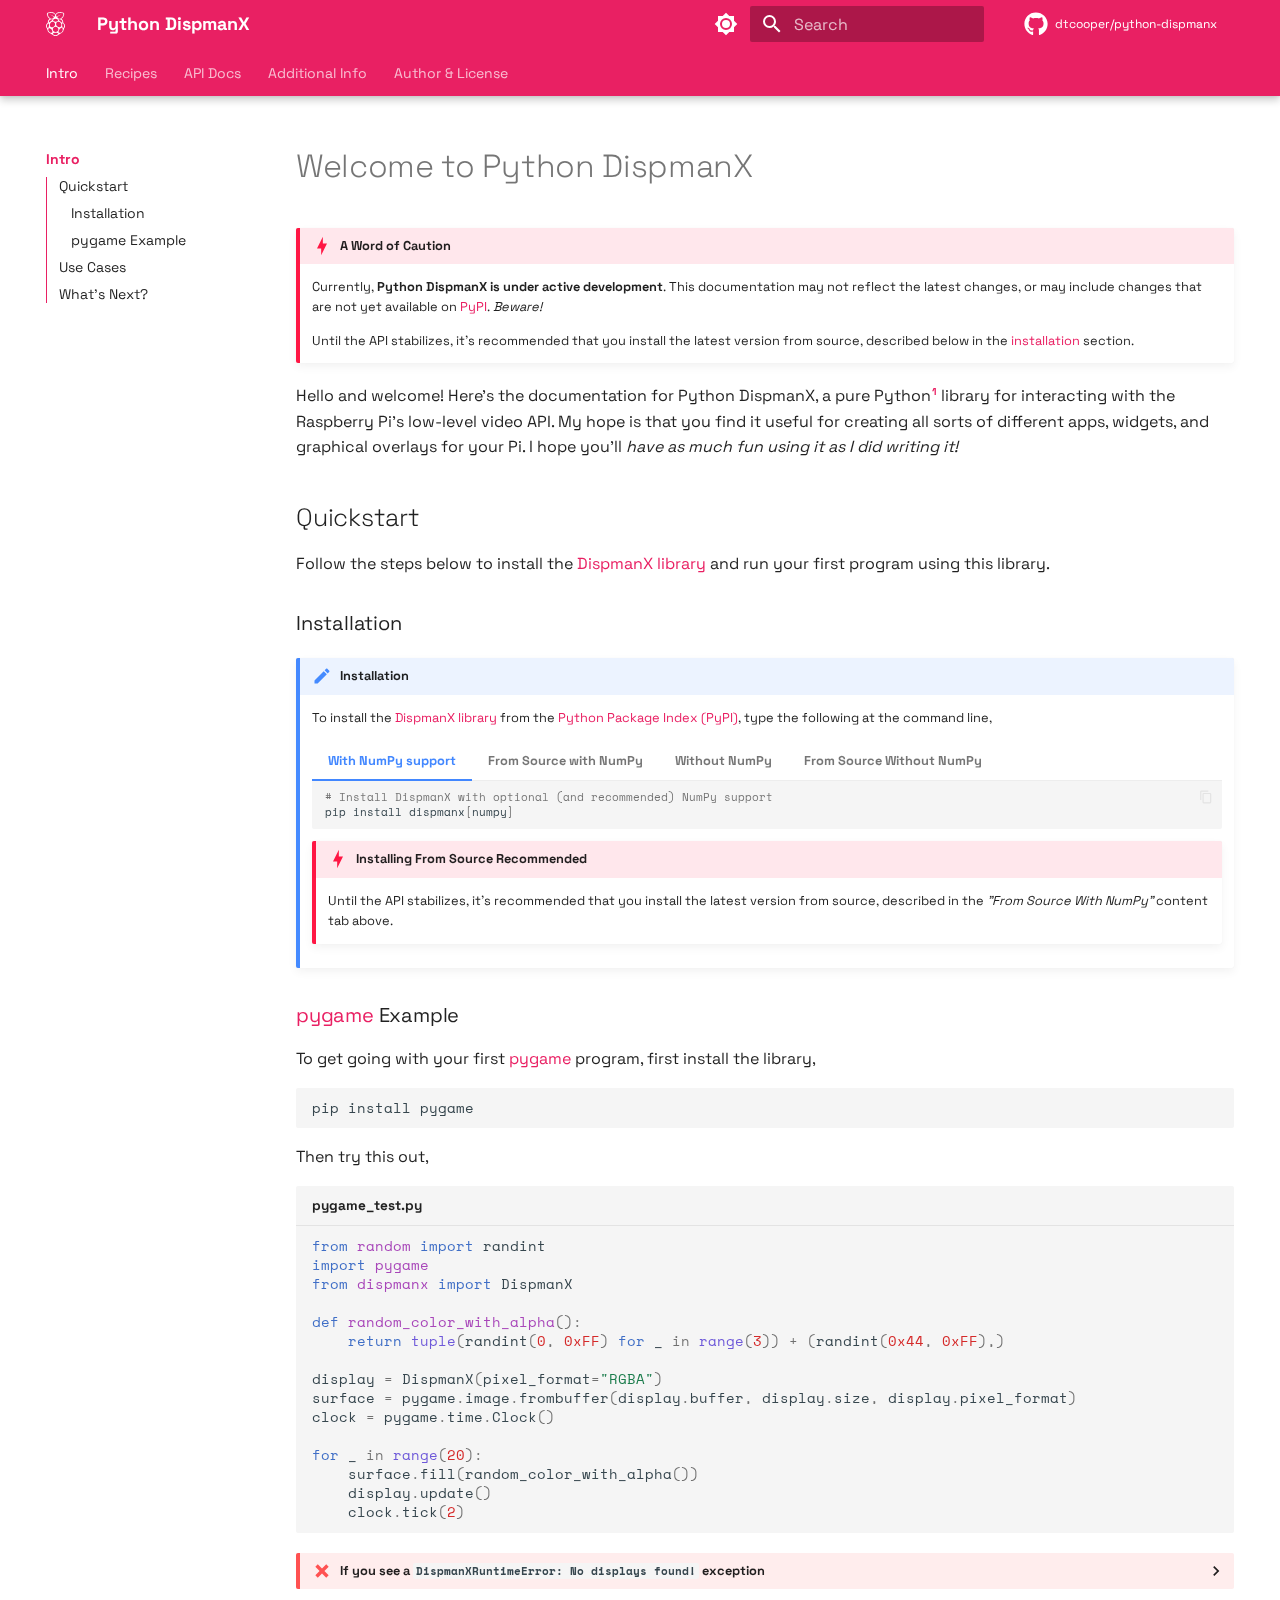
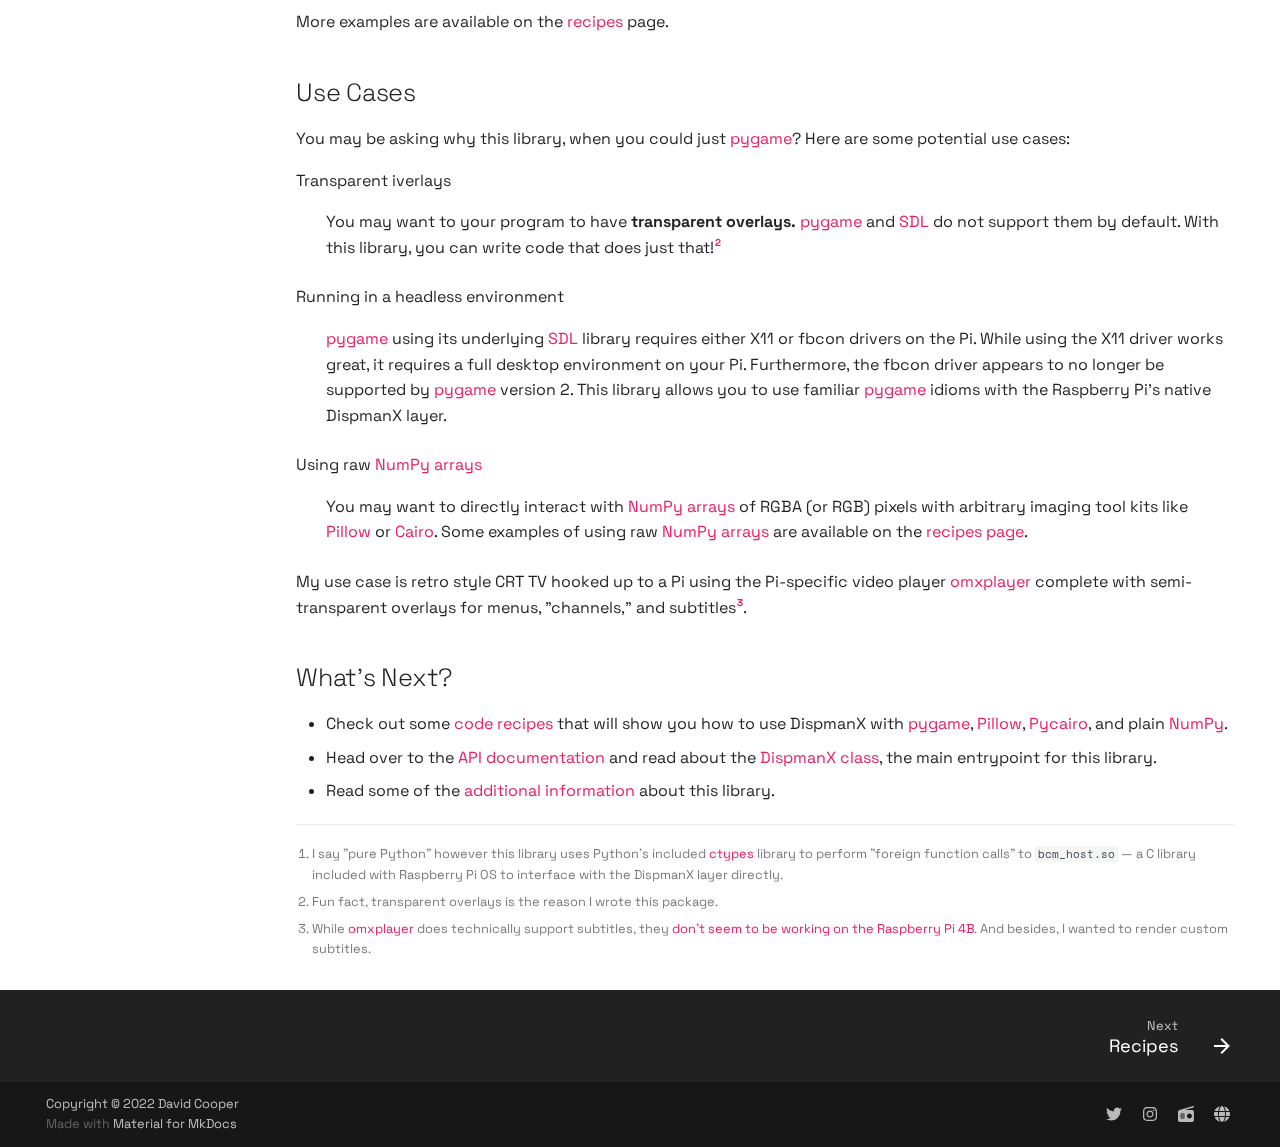
==== commit aef6d702: "Deployed bf89def with MkDocs version: 1.3.1" ====
--- a/index.html
+++ b/index.html
@@ -545,6 +545,24 @@
 <a id="__codelineno-5-14" name="__codelineno-5-14" href="#__codelineno-5-14"></a>    <span class="n">display</span><span class="o">.</span><span class="n">update</span><span class="p">()</span>
 <a id="__codelineno-5-15" name="__codelineno-5-15" href="#__codelineno-5-15"></a>    <span class="n">clock</span><span class="o">.</span><span class="n">tick</span><span class="p">(</span><span class="mi">2</span><span class="p">)</span>
 </code></pre></div>
+<details class="failure">
+<summary>If you see a <code>DispmanXRuntimeError: No displays found!</code> exception</summary>
+<p>If you run into the following  <code>DispmanXRuntimeError</code> running the code
+above,</p>
+<div class="highlight"><pre><span></span><code><a id="__codelineno-6-1" name="__codelineno-6-1" href="#__codelineno-6-1"></a><span class="gp">&gt;&gt;&gt; </span><span class="kn">from</span> <span class="nn">dispmanx</span> <span class="kn">import</span> <span class="n">DispmanX</span>
+<a id="__codelineno-6-2" name="__codelineno-6-2" href="#__codelineno-6-2"></a><span class="gp">&gt;&gt;&gt; </span><span class="n">display</span> <span class="o">=</span> <span class="n">DispmanX</span><span class="p">()</span>
+<a id="__codelineno-6-3" name="__codelineno-6-3" href="#__codelineno-6-3"></a><span class="gt">Traceback (most recent call last):</span>
+<a id="__codelineno-6-4" name="__codelineno-6-4" href="#__codelineno-6-4"></a><span class="err">File &quot;&lt;stdin&gt;&quot;, line 1, in &lt;module&gt;</span>
+<a id="__codelineno-6-5" name="__codelineno-6-5" href="#__codelineno-6-5"></a><span class="go">File &quot;/home/david/python-dispmanx/dispmanx/dispmanx.py&quot;, line 205, in __init__</span>
+<a id="__codelineno-6-6" name="__codelineno-6-6" href="#__codelineno-6-6"></a><span class="go">    self._display = self.get_default_display()</span>
+<a id="__codelineno-6-7" name="__codelineno-6-7" href="#__codelineno-6-7"></a><span class="go">File &quot;/home/david/python-dispmanx/dispmanx/dispmanx.py&quot;, line 421, in get_default_display</span>
+<a id="__codelineno-6-8" name="__codelineno-6-8" href="#__codelineno-6-8"></a><span class="go">    raise DispmanXRuntimeError(&quot;No displays found! (Are you using the vc4-kms-v3d driver?)&quot;)</span>
+<a id="__codelineno-6-9" name="__codelineno-6-9" href="#__codelineno-6-9"></a><span class="go">dispmanx.exceptions.DispmanXRuntimeError: No displays found! (Are you using the vc4-kms-v3d driver?)</span>
+</code></pre></div>
+<p>Then you'll need to follow
+<a class="autorefs autorefs-internal" href="more-info/#fixing-no-displays-found-exception">the instructions here</a> to address the
+issue.</p>
+</details>
 <p>More examples are available on the <a href="recipes/">recipes</a> page.</p>
 <h2 id="use-cases">Use Cases<a class="headerlink" href="#use-cases" title="Permanent link">←</a></h2>
 <p>You may be asking why this library, when you could just <a href="https://www.pygame.org/docs/">pygame</a>? Here are some
--- a/assets/extra.css
+++ b/assets/extra.css
@@ -5,7 +5,8 @@
 }
 
 * {
-  font-variant-ligatures: none;
+  /* Make sure "fl" and "fi" don't get warped in code examples */
+  font-feature-settings: "liga" 0;
 }
 
 .doc-object-name, .doc-class-name {
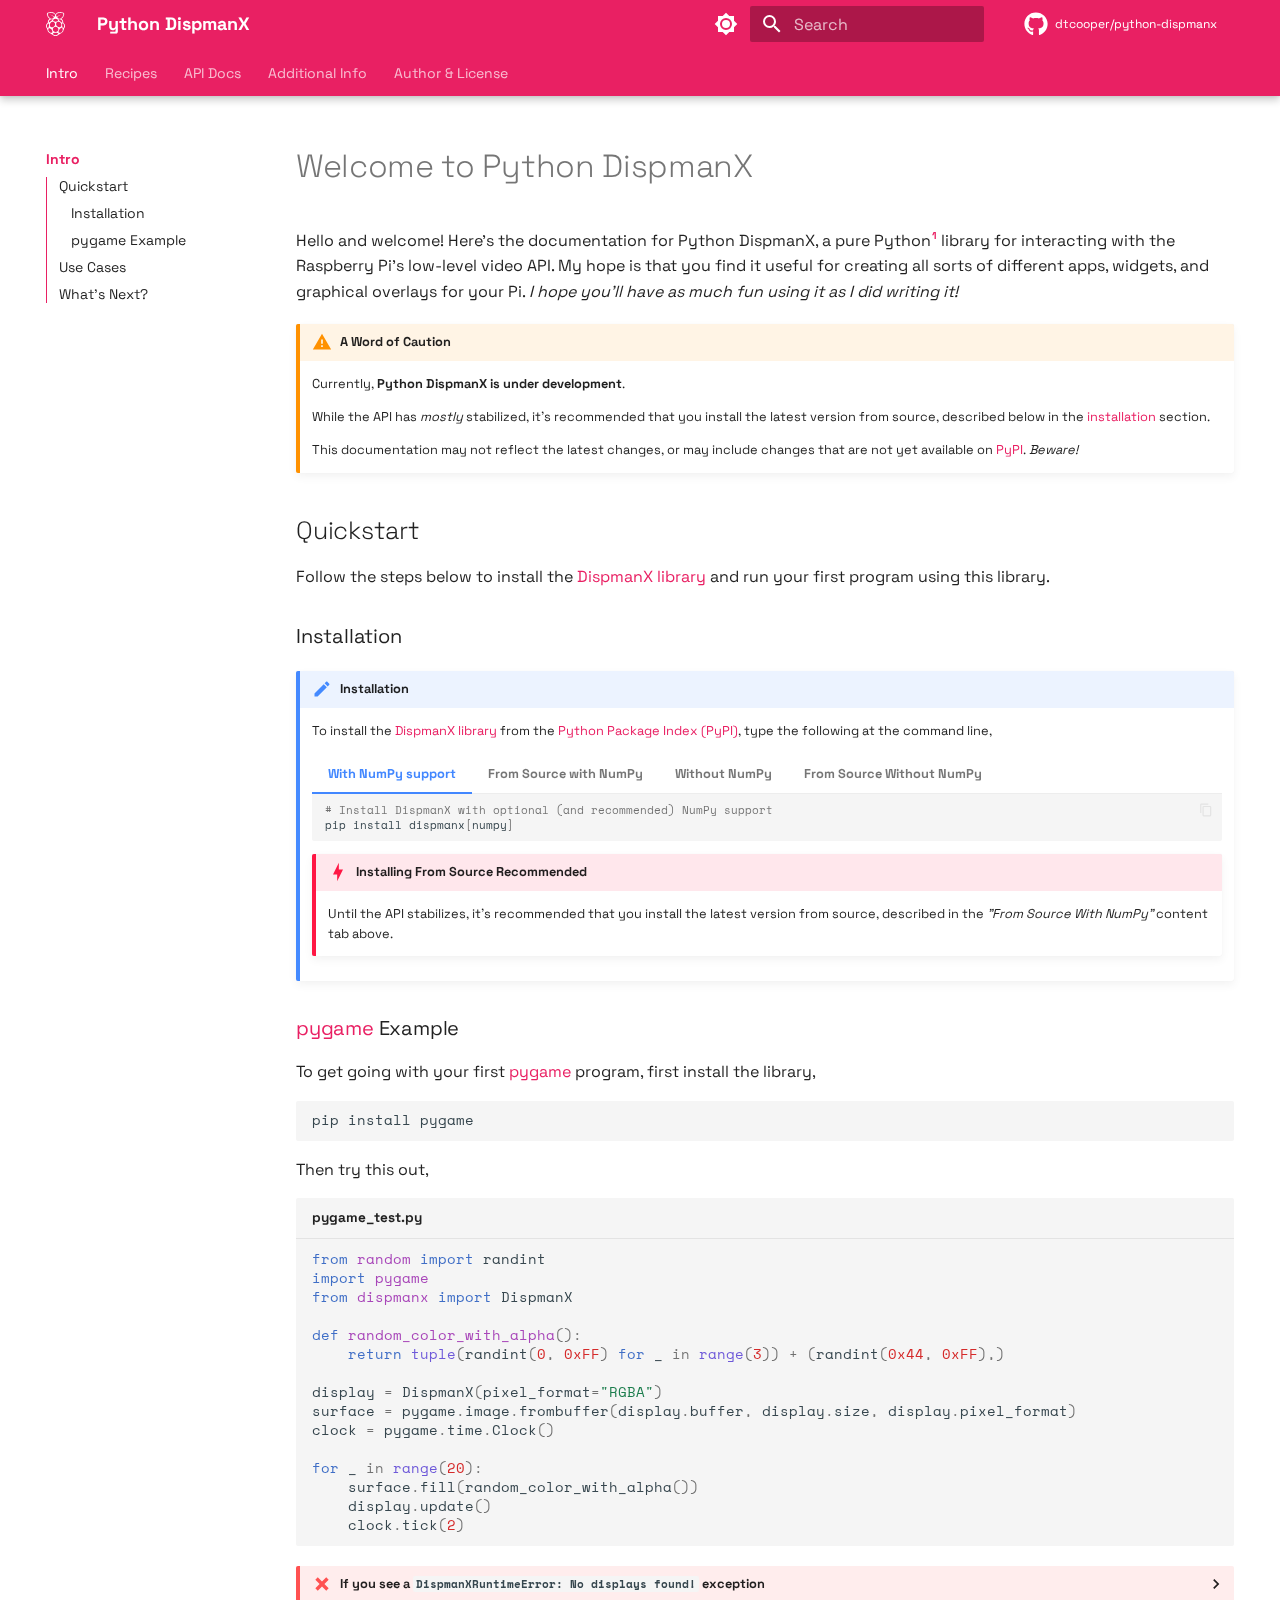
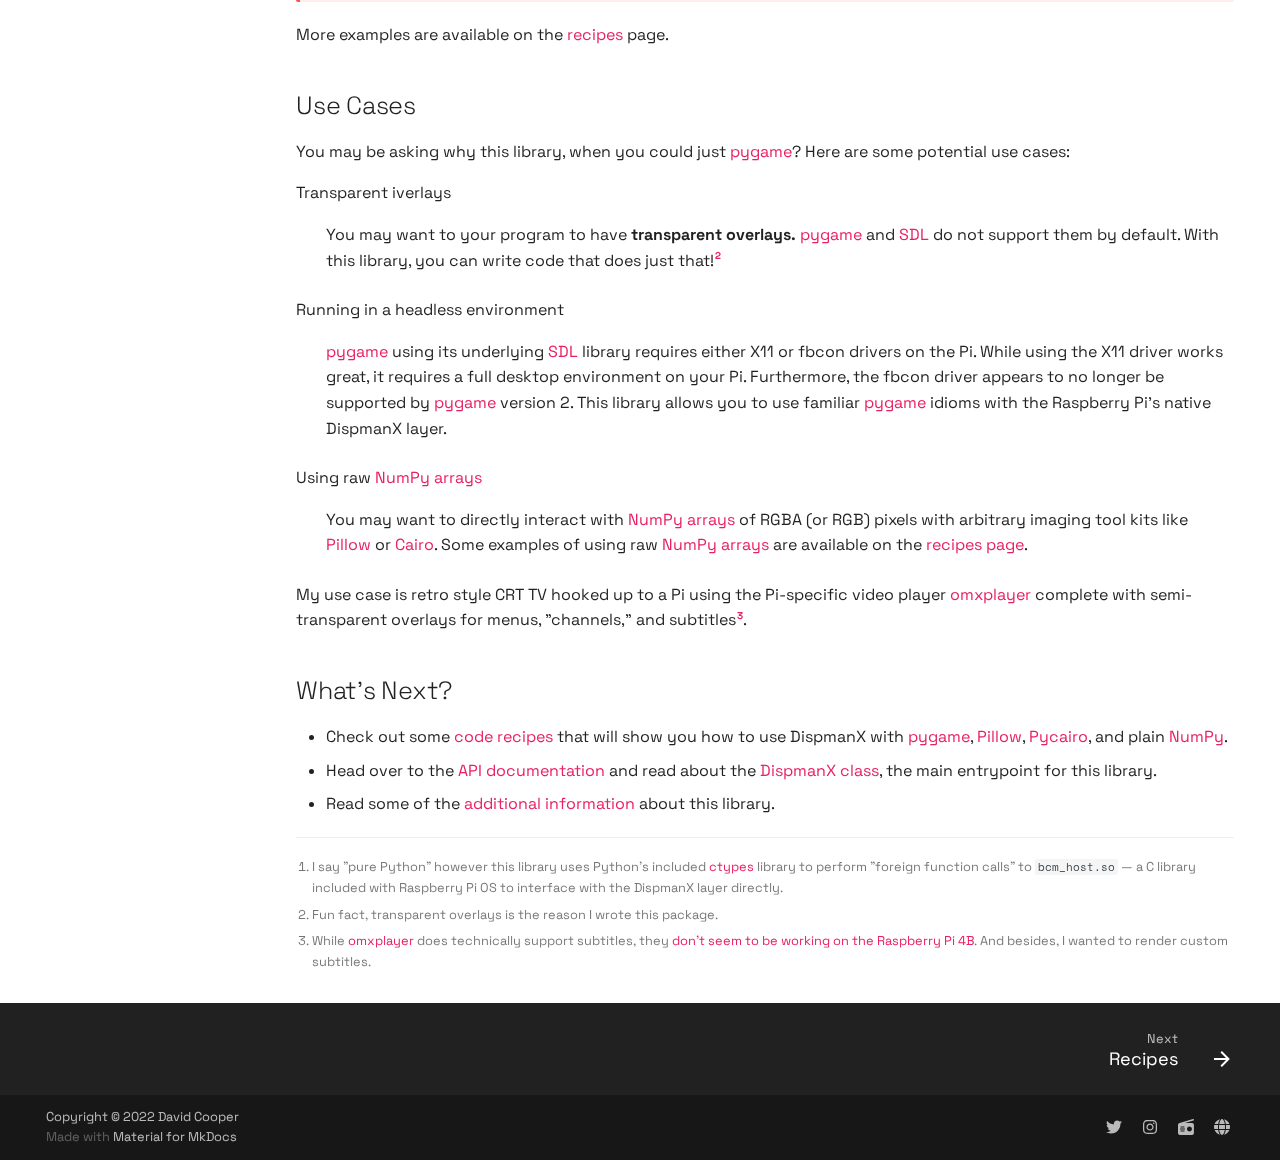
==== commit 27ab2745: "Deployed 2891802 with MkDocs version: 1.3.1" ====
--- a/index.html
+++ b/index.html
@@ -471,20 +471,20 @@
 
 
 <h1 id="welcome-to-python-dispmanx">Welcome to Python DispmanX<a class="headerlink" href="#welcome-to-python-dispmanx" title="Permanent link">←</a></h1>
-<div class="admonition danger">
-<p class="admonition-title">A Word of Caution</p>
-<p>Currently, <strong>Python DispmanX is under active development</strong>. This
-documentation may not reflect the latest changes, or may include changes
-that are not yet available on <a href="https://pypi.org/">PyPI</a>. <em>Beware!</em></p>
-<p>Until the API stabilizes, it's recommended that you install the latest
-version from source, described below in the <a class="autorefs autorefs-internal" href="#installation">installation</a>
-section.</p>
-</div>
 <p>Hello and welcome! Here's the documentation for Python DispmanX, a pure
 Python<sup id="fnref:1"><a class="footnote-ref" href="#fn:1">1</a></sup> library for interacting with the Raspberry Pi's low-level video API.
 My hope is that you find it useful for creating all sorts of different apps,
-widgets, and graphical overlays for your Pi. I hope you'll <em>have as much fun
+widgets, and graphical overlays for your Pi. <em>I hope you'll have as much fun
 using it as I did writing it!</em></p>
+<div class="admonition warning">
+<p class="admonition-title">A Word of Caution</p>
+<p>Currently, <strong>Python DispmanX is under development</strong>.</p>
+<p>While the API has <em>mostly</em> stabilized, it's recommended that you install the
+latest version from source, described below in the <a class="autorefs autorefs-internal" href="#installation">installation</a>
+section.</p>
+<p>This documentation may not reflect the latest changes, or may include changes
+that are not yet available on <a href="https://pypi.org/">PyPI</a>. <em>Beware!</em></p>
+</div>
 <h2 id="quickstart">Quickstart<a class="headerlink" href="#quickstart" title="Permanent link">←</a></h2>
 <p>Follow the steps below to install the <a href="https://pypi.org/project/dispmanx/">DispmanX library</a> and run
 your first program using this library.</p>
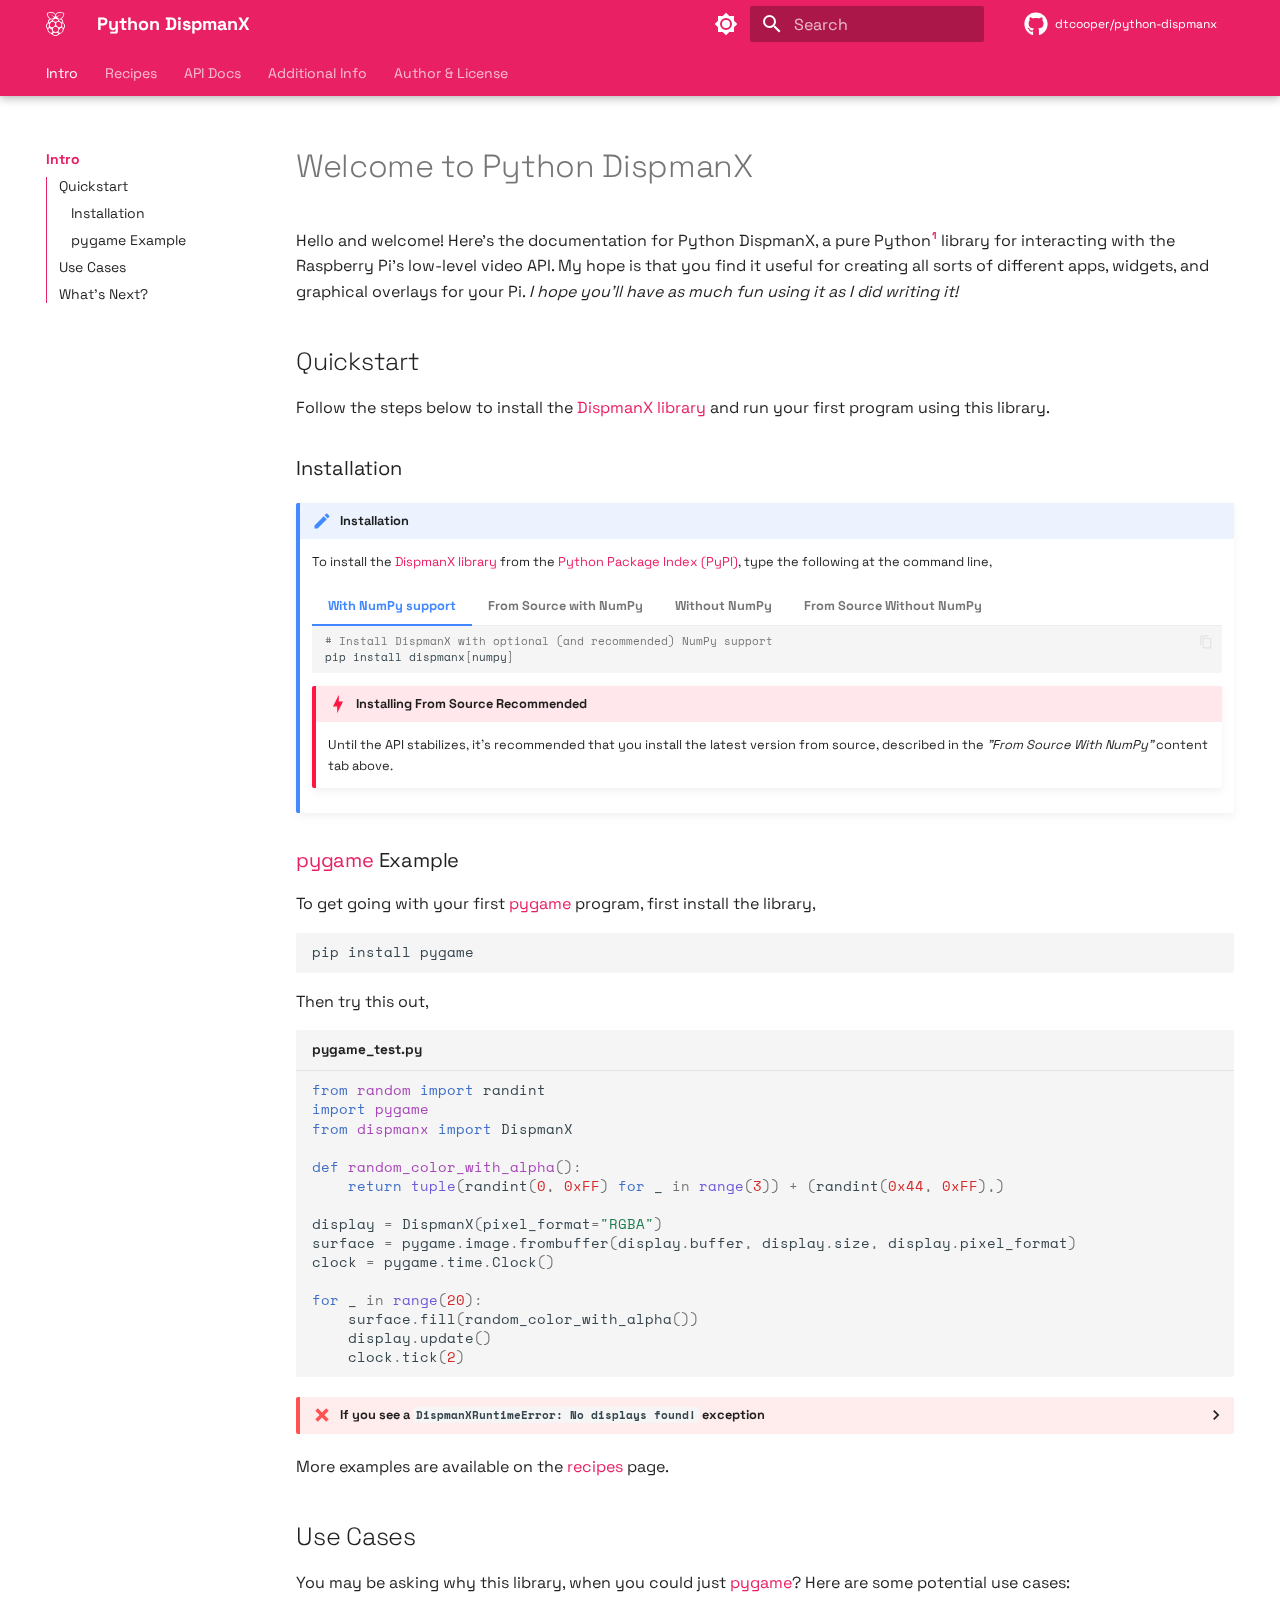
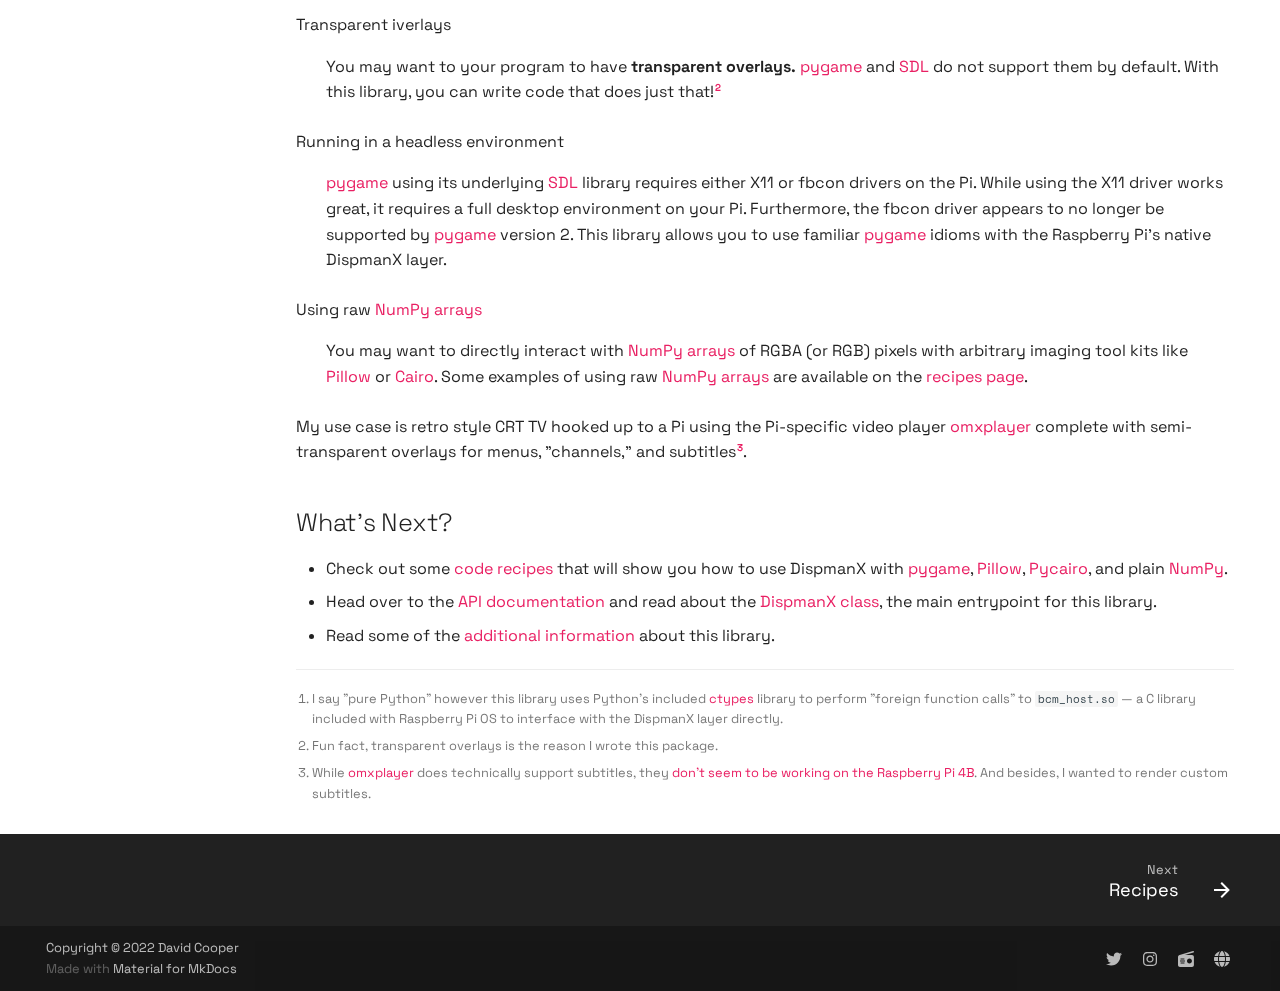
==== commit 857dad06: "Deployed 7e5c5b1 with MkDocs version: 1.3.1" ====
--- a/index.html
+++ b/index.html
@@ -476,15 +476,18 @@
 My hope is that you find it useful for creating all sorts of different apps,
 widgets, and graphical overlays for your Pi. <em>I hope you'll have as much fun
 using it as I did writing it!</em></p>
-<div class="admonition warning">
-<p class="admonition-title">A Word of Caution</p>
-<p>Currently, <strong>Python DispmanX is under development</strong>.</p>
-<p>While the API has <em>mostly</em> stabilized, it's recommended that you install the
-latest version from source, described below in the <a class="autorefs autorefs-internal" href="#installation">installation</a>
-section.</p>
-<p>This documentation may not reflect the latest changes, or may include changes
-that are not yet available on <a href="https://pypi.org/">PyPI</a>. <em>Beware!</em></p>
-</div>
+<!-- I guess the API is stable now?
+!!! warning "A Word of Caution"
+    Currently, **Python DispmanX is under development**.
+
+    While the API has _mostly_ stabilized, it's recommended that you install the
+    latest version from source, described below in the [installation][installation]
+    section.
+
+    This documentation may not reflect the latest changes, or may include changes
+    that are not yet available on [PyPI]. _Beware!_
+-->
+
 <h2 id="quickstart">Quickstart<a class="headerlink" href="#quickstart" title="Permanent link">←</a></h2>
 <p>Follow the steps below to install the <a href="https://pypi.org/project/dispmanx/">DispmanX library</a> and run
 your first program using this library.</p>
